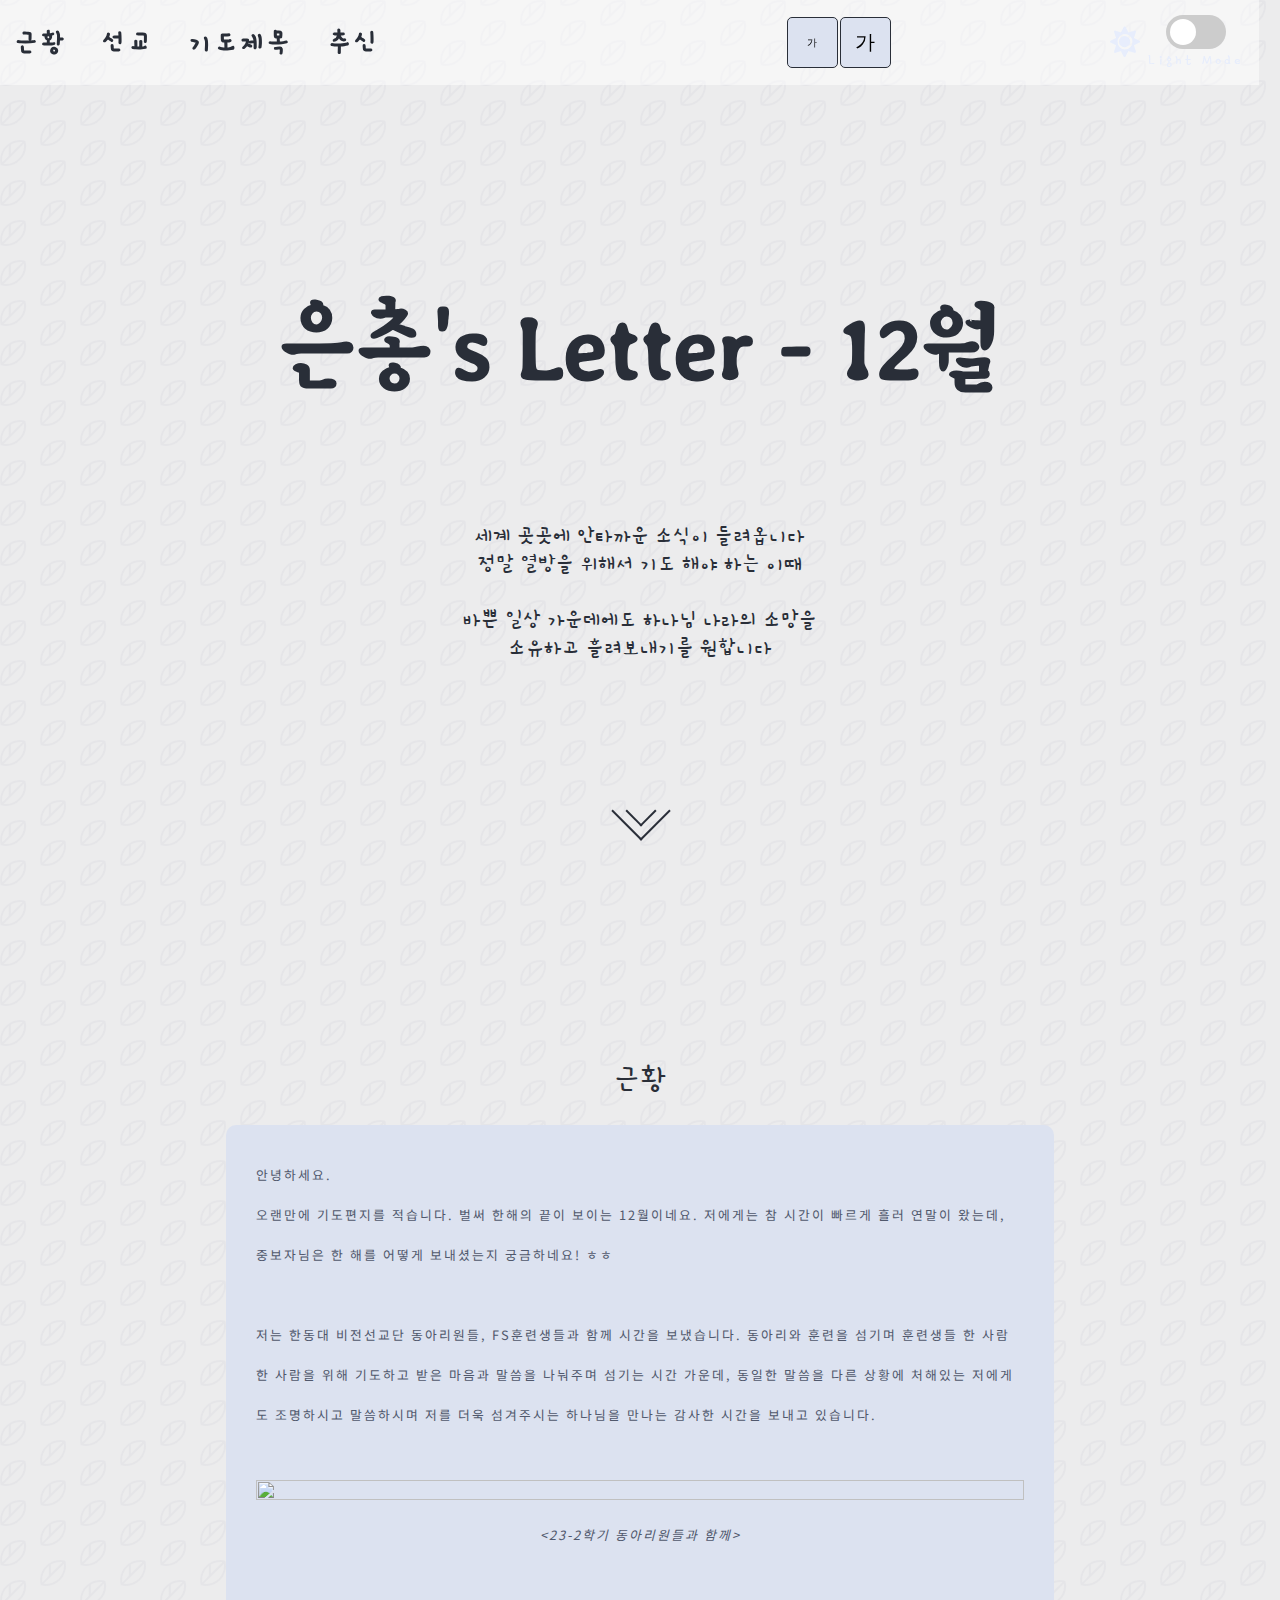
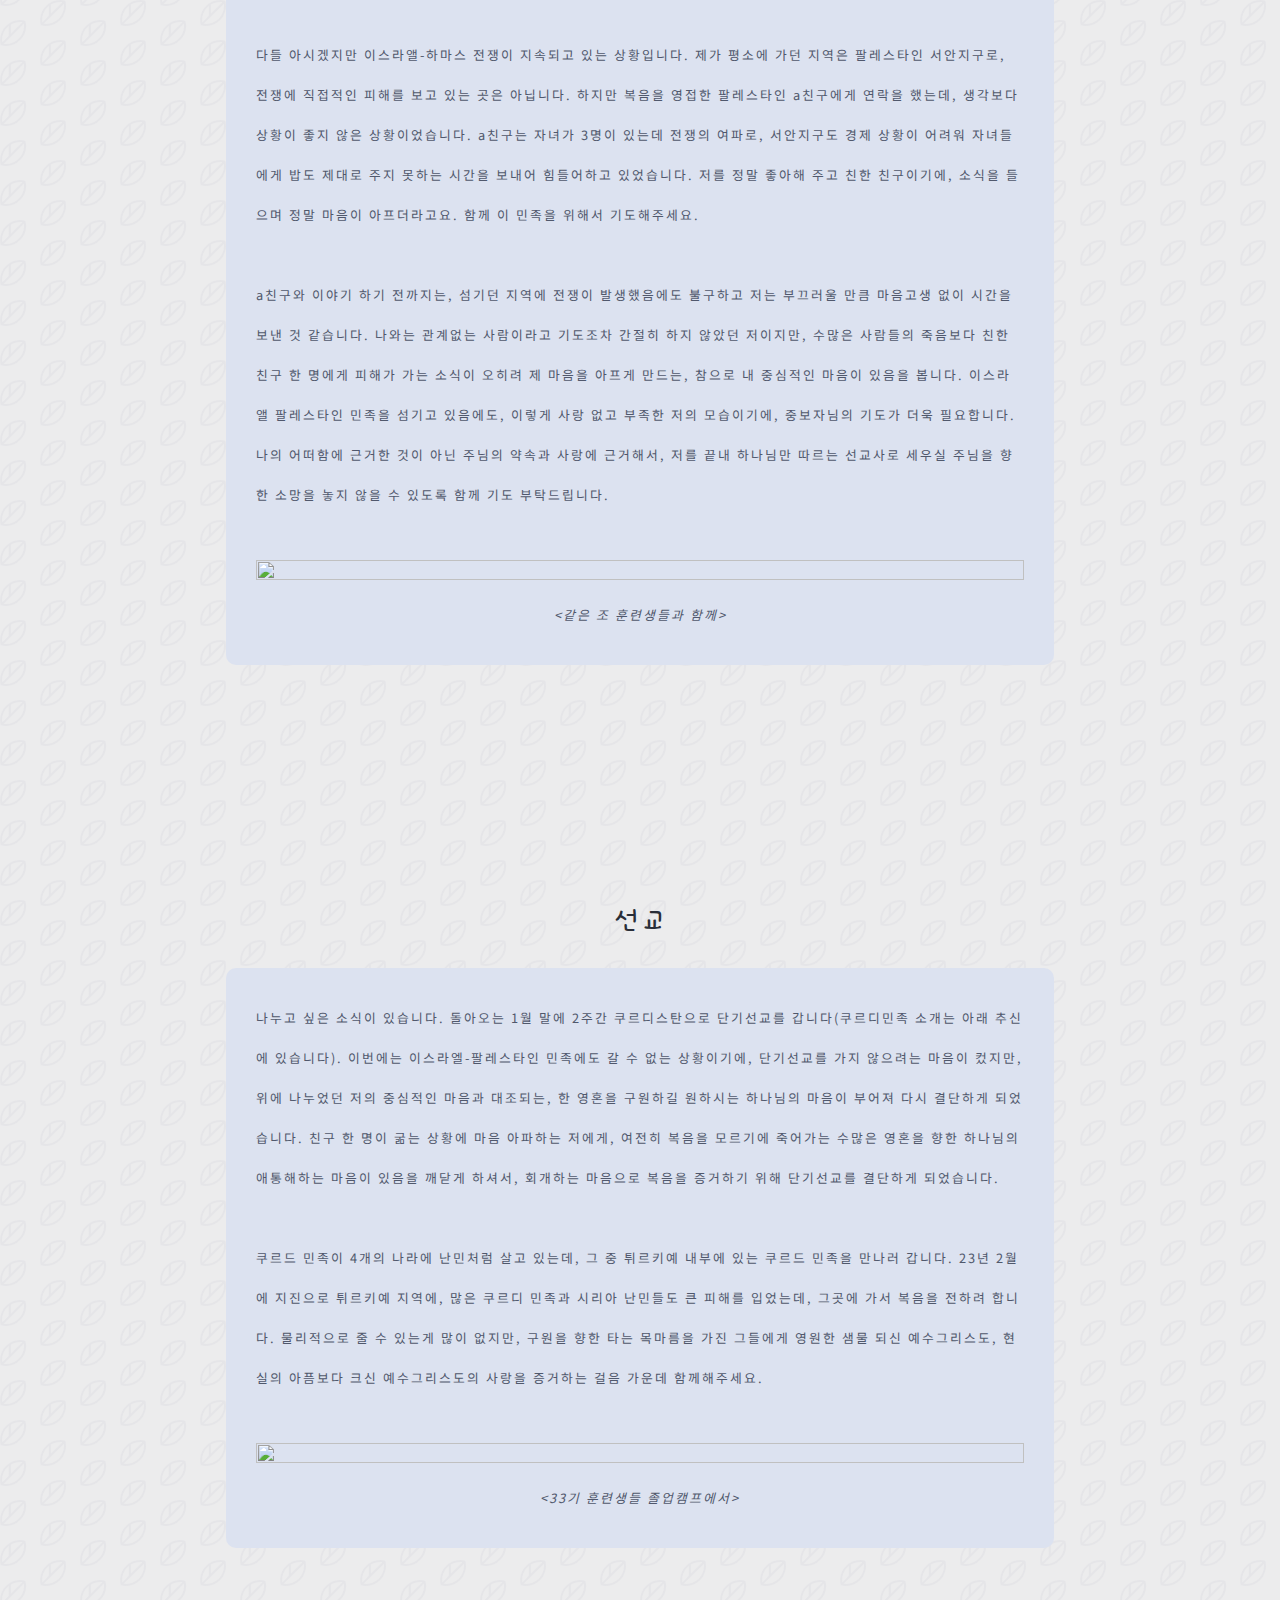
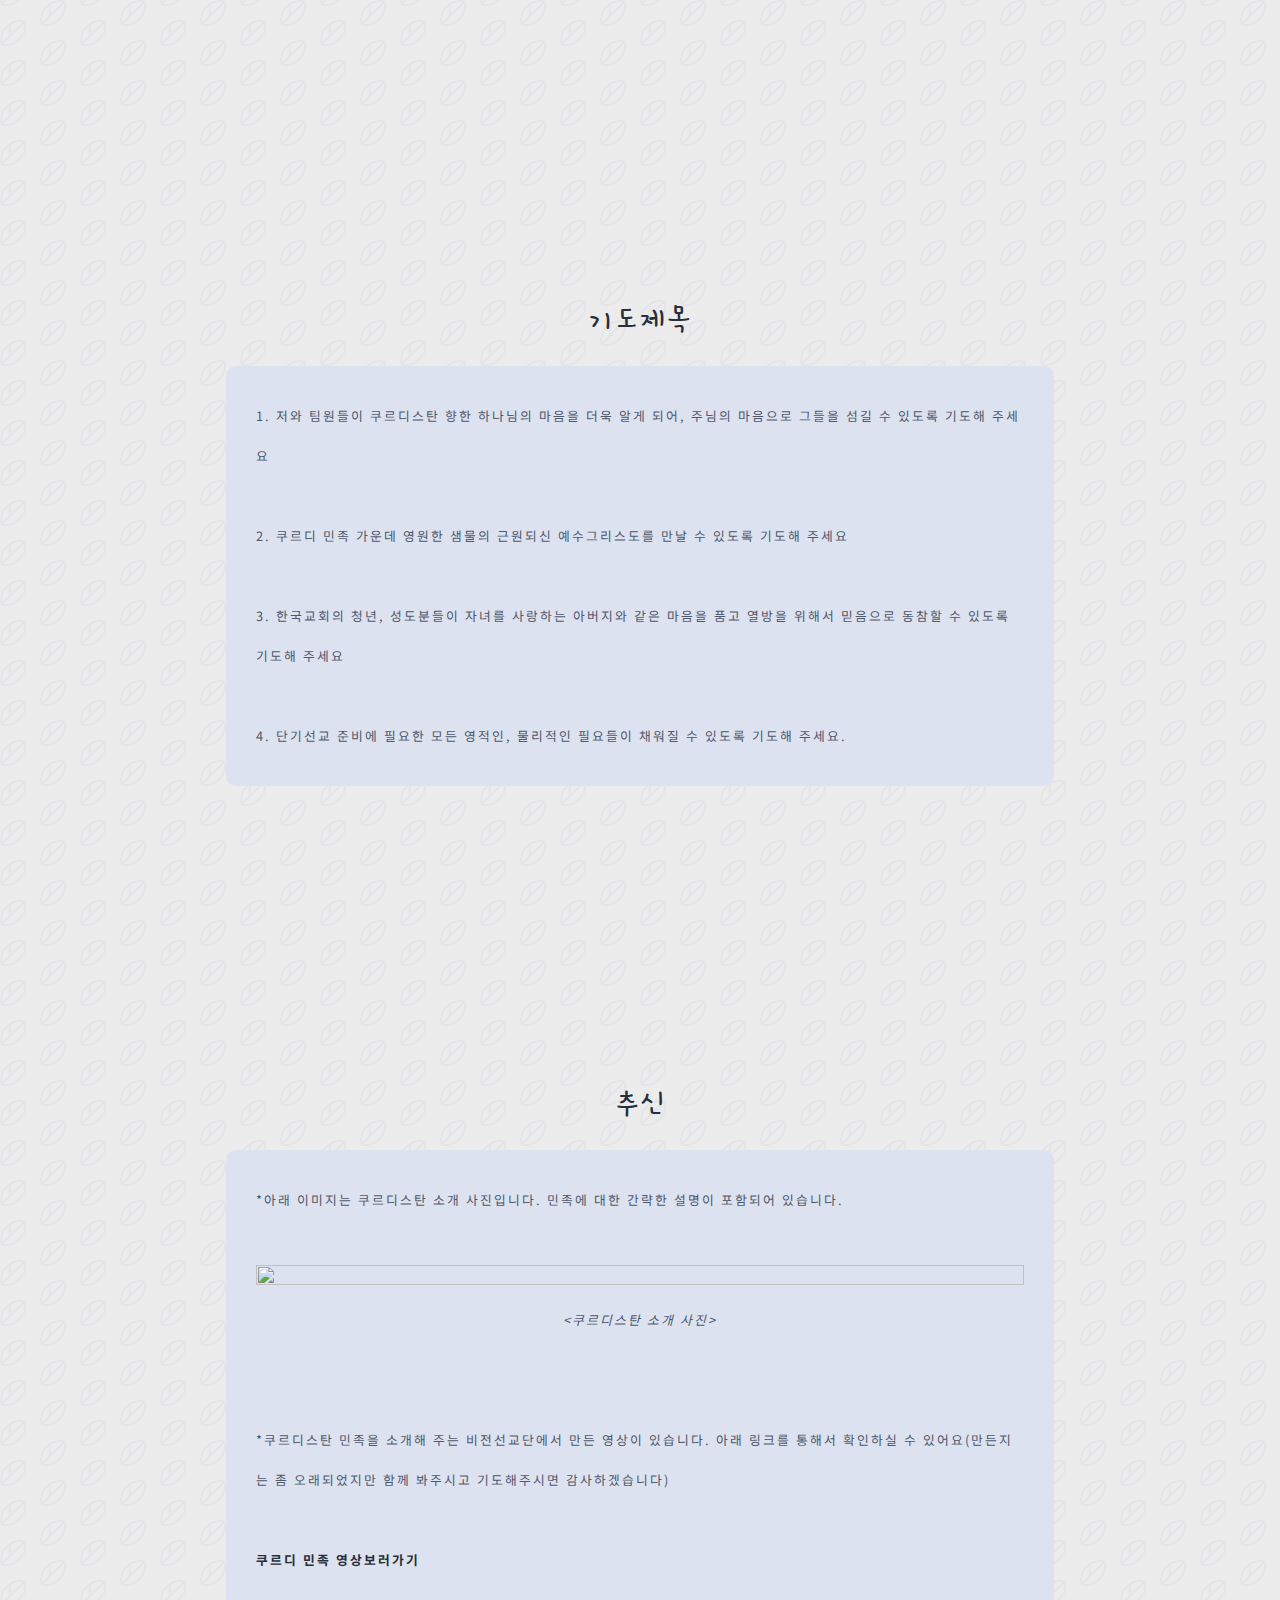
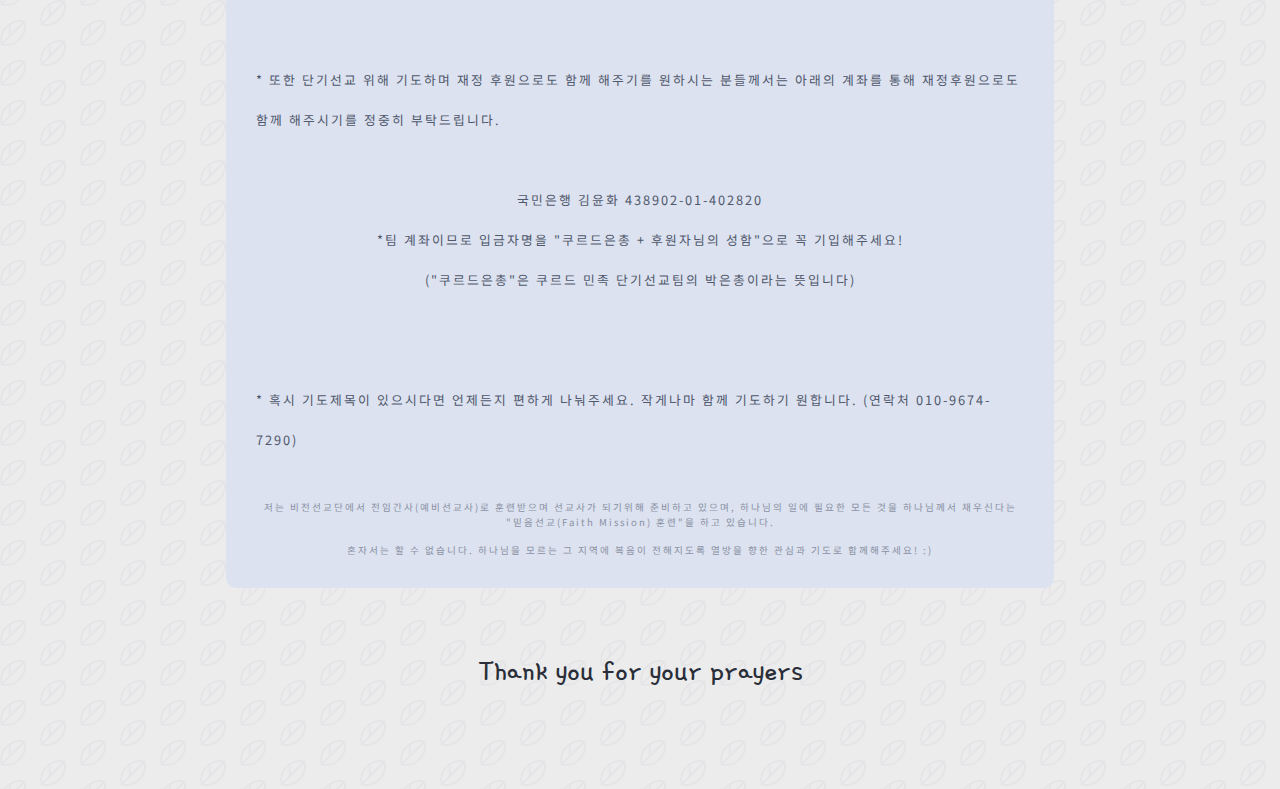
==== index.html @ c723c19d "final commit" ====
<!DOCTYPE html>
<html lang="en">
<head>
    <meta charset="UTF-8">
    <meta name="viewport" content="width=device-width, initial-scale=1.0">
    <!-- 카카오톡 썸네일 사진 -->
    <meta name="image" property="og:image" content="https://mitto94.github.io/Letter2312/sumnail.png" />
    <title>태민's Letter - 12월</title>
    <link rel="icon" type="image/jpg" sizes="16x16" href="letter.jpg">

    <!-- <link rel="icon" type="image/png" sizes="16x16" href="/favicon-16x16.png"> -->
    <link rel="stylesheet" href="https://cdnjs.cloudflare.com/ajax/libs/font-awesome/5.10.2/css/all.min.css"/>
    <link rel="stylesheet" href="style.css">
</head>
<body>
    <!-- Dark Mode Switch -->
    <!-- <div class="theme-switch-wrapper">
        <span id="toggle-icon">
            <span class="toggle-text">Light Mode</span>
            <i class="fas fa-sun"></i>
        </span>
        <label class="theme-switch">
            <input type="checkbox" \\>
            <div class="slider round"></div>
        </label>
    </div> -->
    <!-- Navigation -->
    <nav id="nav">
        <div style="min-width: 45%;">
            <a href="#start">근황</a>

            <a href="#home">선교</a>
            <a href="#projects">기도제목</a>
            <a href="#ps">추신</a>
        </div>
        <div style="display: flex; align-items: center;">
            <button style="margin-right: 2px;" onclick="decreaseSize();"><span style="font-size: 10px; align-items: center;">가</span></button>
            <button onclick="increaseSize();"><span>가</span></button>
        </div>
        <div class="theme-switch-wrapper">
            <span id="toggle-icon">
                <!-- <span class="toggle-text">Light Mode</span> -->
                <i class="fas fa-sun"></i>
            </span>
            <div style="display: flex; flex-direction: column; align-items: center;">
                <label class="theme-switch">
                    <input type="checkbox">
                    <div class="slider round"></div>
                </label>
                <span id="toggle-text" style="text-align: center;" class="toggle-text">Light Mode</span>
            </div>
            

        </div>

        <!-- </div> -->
        <!-- <a href="#contact">Support</a> -->

    </nav>
    <!-- Home Section -->
    <section id="">
        <div class="title-group">
            <div id="">
                <h1>은총's Letter - 12월</h1>
                <br><br>
                <h3>
                    <br><br>세계 곳곳에 안타까운 소식이 들려옵니다<br>정말 열방을 위해서 기도 해야 하는 이때<br><br>바쁜 일상 가운데에도 하나님 나라의 소망을 <br> 소유하고 흘려보내기를 원합니다
                </h3>
                <!-- <h3>따듯한 햇살과 찬바람이 <br>함께하는 봄이 왔습니다.<br> 매년 변함없이 피는 꽃과 같이,<br> 하나님의 신실하신 인도하심을 <br> 누리는 시간되시기를 소망합니다.</h3> -->
            </div>
        </div>
        <div style="cursor: pointer;" onclick="location.href=`#start`" class="arrow"></div>
    </section>
    <div id="start" style="height: 6rem;"></div>
    <section id="start">
        <br><br>
        <h2>근황</h2>
        
        <div class="text-box" id="text-box">
            <p style="font-size: .8rem;" class="wholeText">
                <!-- <img style="height: 100%; width: 100%;" src="한동하늘.jpg" />
                <i style="display: flex; justify-content: center;"><한동대 꽃 사진></i> -->
                안녕하세요. <br>
                오랜만에 기도편지를 적습니다. 벌써 한해의 끝이 보이는 12월이네요. 저에게는 참 시간이 빠르게 흘러 연말이 왔는데, 중보자님은 한 해를 어떻게 보내셨는지 궁금하네요! ㅎㅎ
                <br><br>
                저는 한동대 비전선교단 동아리원들, FS훈련생들과 함께 시간을 보냈습니다. 동아리와 훈련을 섬기며 훈련생들 한 사람 한 사람을 위해 기도하고 받은 마음과 말씀을 나눠주며 섬기는 시간 가운데, 동일한 말씀을 다른 상황에 처해있는 저에게도 조명하시고 말씀하시며 저를 더욱 섬겨주시는 하나님을 만나는 감사한 시간을 보내고 있습니다.
                <br><br>

                <img style="height: 100%; width: 100%;" src="동아리.jpg" />
                <i style="display: flex; justify-content: center;"><23-2학기 동아리원들과 함께></i><br><br>
                
                다들 아시겠지만 이스라앨-하마스 전쟁이 지속되고 있는 상황입니다. 제가 평소에 가던 지역은 팔레스타인 서안지구로, 전쟁에 직접적인 피해를 보고 있는 곳은 아닙니다. 하지만 복음을 영접한 팔레스타인 a친구에게 연락을 했는데, 생각보다 상황이 좋지 않은 상황이었습니다. a친구는 자녀가 3명이 있는데 전쟁의 여파로, 서안지구도 경제 상황이 어려워 자녀들에게 밥도 제대로 주지 못하는 시간을 보내어 힘들어하고 있었습니다. 저를 정말 좋아해 주고 친한 친구이기에, 소식을 들으며 정말 마음이 아프더라고요. 함께 이 민족을 위해서 기도해주세요.
                <br><br>
                a친구와 이야기 하기 전까지는, 섬기던 지역에 전쟁이 발생했음에도 불구하고 저는 부끄러울 만큼 마음고생 없이 시간을 보낸 것 같습니다. 나와는 관계없는 사람이라고 기도조차 간절히 하지 않았던 저이지만, 수많은 사람들의 죽음보다 친한 친구 한 명에게 피해가 가는 소식이 오히려 제 마음을 아프게 만드는, 참으로 내 중심적인 마음이 있음을 봅니다. 이스라앨 팔레스타인 민족을 섬기고 있음에도, 이렇게 사랑 없고 부족한 저의 모습이기에, 중보자님의 기도가 더욱 필요합니다. 나의 어떠함에 근거한 것이 아닌 주님의 약속과 사랑에 근거해서, 저를 끝내 하나님만 따르는 선교사로 세우실 주님을 향한 소망을 놓지 않을 수 있도록 함께 기도 부탁드립니다.
                <br><br>
                <img style="height: 100%; width: 100%;" src="조훈련생.jpg" />
                <i style="display: flex; justify-content: center;"><같은 조 훈련생들과 함께></i>

            </p>
        </div>
    </section>
    <div id="home" style="height: 6rem;"></div>
    <section >
        <h2>선교</h2>
        <div class="text-box" id="text-box">
            <p style="font-size: .8rem;" class="wholeText">
                나누고 싶은 소식이 있습니다. 돌아오는 1월 말에 2주간 쿠르디스탄으로 단기선교를 갑니다(쿠르디민족 소개는 아래 추신에 있습니다). 이번에는 이스라엘-팔레스타인 민족에도 갈 수 없는 상황이기에, 단기선교를 가지 않으려는 마음이 컸지만, 위에 나누었던 저의 중심적인 마음과 대조되는, 한 영혼을 구원하길 원하시는 하나님의 마음이 부어져 다시 결단하게 되었습니다. 친구 한 명이 굶는 상황에 마음 아파하는 저에게, 여전히 복음을 모르기에 죽어가는 수많은 영혼을 향한 하나님의 애통해하는 마음이 있음을 깨닫게 하셔서, 회개하는 마음으로 복음을 증거하기 위해 단기선교를 결단하게 되었습니다.
                <br><br>
                쿠르드 민족이 4개의 나라에 난민처럼 살고 있는데, 그 중 튀르키예 내부에 있는 쿠르드 민족을 만나러 갑니다. 23년 2월에 지진으로 튀르키예 지역에, 많은 쿠르디 민족과 시리아 난민들도 큰 피해를 입었는데, 그곳에 가서 복음을 전하려 합니다. 물리적으로 줄 수 있는게 많이 없지만, 구원을 향한 타는 목마름을 가진 그들에게 영원한 샘물 되신 예수그리스도, 현실의 아픔보다 크신 예수그리스도의 사랑을 증거하는 걸음 가운데 함께해주세요.
                <br><br>
                <img style="height: 100%; width: 100%;" src="졸업.jpg" />
                <i style="display: flex; justify-content: center;"><33기 훈련생들 졸업캠프에서></i>
            </p>
            </div>
    </section>
    
    <section id="projects">
        <br><br>
        <h2>기도제목</h2>
        
        <div class="text-box" id="text-box">
            <p style="font-size: .8rem;" class="wholeText">
                1. 저와 팀원들이 쿠르디스탄 향한 하나님의 마음을 더욱 알게 되어, 주님의 마음으로 그들을 섬길 수 있도록 기도해 주세요
                <br><br>
                 2. 쿠르디 민족 가운데 영원한 샘물의 근원되신 예수그리스도를 만날 수 있도록 기도해 주세요
                 <br><br>
                 3. 한국교회의 청년, 성도분들이 자녀를 사랑하는 아버지와 같은 마음을 품고 열방을 위해서 믿음으로 동참할 수 있도록 기도해 주세요
                 <br><br>
                 4. 단기선교 준비에 필요한 모든 영적인, 물리적인 필요들이 채워질 수 있도록 기도해 주세요.
                 
                 <!-- <br><br><img style="height: 100%;" onclick="window.open(this.src)" src="베두인1.jpg" /> -->
                 <!-- <img style="height: 100%; width: 50%;" onclick="window.open(this.src)" src="베두인2.jpg" /> -->
                 <!-- <i style="display: flex; justify-content: center;"><베두인 기도편지></i> -->

                <!-- <br><br><img style="height: 100%; width: 100%;" src="리트릿.jpg" /> -->
            </p>
        </div>
    </section>
    <div id="ps" style="height: 6rem;"></div>
    <section>
        <h2>추신</h2>
        
        <div class="text-box" id="text-box" style="word-break: break-all !important;">
            <p style="font-size: .8rem; word-break: break-word !important;" class="wholeText">
                *아래 이미지는 쿠르디스탄 소개 사진입니다. 민족에 대한 간략한 설명이 포함되어 있습니다.
                <br><br><img style="width: 100%; height: 100%;" onclick="window.open(this.src)" src="쿠르디스탄.jpg" />
                <i style="display: flex; justify-content: center;"><쿠르디스탄 소개 사진></i>

                <br><br>

                *쿠르디스탄 민족을 소개해 주는 비전선교단에서 만든 영상이 있습니다. 아래 링크를 통해서 확인하실 수 있어요(만든지는 좀 오래되었지만 함께 봐주시고 기도해주시면 감사하겠습니다)                
                <br><br>
                <a href="#" onclick="window.open(`https://m.facebook.com/story.php?story_fbid=pfbid02x6CTxaxuSpica3oKAPtnzxnGfHDeTqP8reFDYZjYPSK2vAT7MXq7taj8weJ5cP6ol&id=484844428247962&eav=AfaMV9gxoPqYRIXRALZPPSZqQsW8vXCiXmZNSpHU9wKTJ98j8fZarI9co0RiJm_H4os&ref=content_filter&paipv=0`)">쿠르디 민족 영상보러가기</a>
                <br>
                <br><br>* 또한 단기선교 위해 기도하며 재정 후원으로도 함께 해주기를 원하시는 분들께서는 아래의 계좌를 통해 재정후원으로도 함께 해주시기를 정중히 부탁드립니다.
                <br><br>
                <span style="text-align: center; display: block;">국민은행 김윤화 438902-01-402820<br>
                    *팀 계좌이므로 입금자명을 "쿠르드은총 + 후원자님의 성함"으로 꼭 기입해주세요!<br>
                    ("쿠르드은총"은 쿠르드 민족 단기선교팀의 박은총이라는 뜻입니다)</span>
                <br><br>

                * 혹시 기도제목이 있으시다면 언제든지 편하게 나눠주세요. 작게나마 함께 기도하기 원합니다. (연락처 010-9674-7290)                <br><br>
                
                    <!-- <img style="height: 100%; width: 100%;" src="형제3.jpg" />
                <i style="display: flex; justify-content: center;"><형제 훈련생들과 함께3></i><br> -->
                <div id="lastWord" style="opacity: .6; font-size: .6rem; line-height: 150%; word-break: keep-all; text-align: center;">
                    저는 비전선교단에서 전임간사(예비선교사)로 훈련받으며 선교사가 되기위해 준비하고 있으며, 하나님의 일에 필요한 모든 것을 하나님께서 채우신다는 "믿음선교(Faith Mission) 훈련"을 하고 있습니다. 
                    <br><br>
혼자서는 할 수 없습니다. 하나님을 모르는 그 지역에 복음이 전해지도록 열방을 향한 관심과 기도로 함께해주세요! :)
                </div>
                
            </p>
        </div>
        <br><br>
        <h2>Thank you for your prayers</h2>
        <br><br>
        <br><br>
        
        <!-- <div style="width: 100%; display: flex; justify-content: center; margin-top: 2vh;"> -->
            <!-- <a style="text-decoration: none;" href="./savePdf.pdf" download="은총 기도편지(3월)"><button type="button" style="width: 30vw; font-size: 10px;"><b>PDF로 저장</b></button></a>
            <span style="width: 7vw;"></span> -->
            <!-- <a id="dayMode" style="text-decoration: none; margin-bottom: 2rem;" href="./은총라이트.png" download="은총 기도편지(7월)"><button type="button" style="width: 30vw; font-size: 10px;" download="은총 기도편지(7월)"><b class="wholeText">사진으로 저장</b></button></a>
        </div> -->
    </section>
    
    <script src="script.js"></script>
</body>
</html>
---- style.css ----
@import url('https://fonts.googleapis.com/css2?family=Comfortaa:wght@500&family=Kaushan+Script&family=Oswald&display=swap');
@import url('https://fonts.googleapis.com/css2?family=Cinzel:wght@600&display=swap');
@import url('https://fonts.googleapis.com/css2?family=Stylish&display=swap');
@import url('https://fonts.googleapis.com/css2?family=Gamja+Flower&display=swap');
@import url('https://fonts.googleapis.com/css2?family=Noto+Sans+KR&display=swap');


:root {
    /* 텍스트 박스 배경 */
    --primary-color: #DCE2F0 !important;
    /* 글씨 색(진하게) */
    --on-primary: #50586C;
    --on-background: #50586C;
    /* 타이틀 폰트 색 */
    --on-background-alt: #292e38;

    /* 제일 밝은 바깥 배경 */
    --background: #ececed;
    --box-shadow: 0 5px 20px 1px rgba(7, 6, 6, 0.5);
}

[data-theme="dark"] {
    /* 텍스트 박스 배경 */
    --primary-color: #50586C;
    /* 글씨 색깔 밝은걸로 */
    --on-primary: #DCE2F0;
    --on-background: #DCE2F0;
    /* 타이틀 폰트 색 */
    --on-background-alt: #ececed;
    /* 전체 배경 색 */
    --background: #292e38;
}


html {
    box-sizing: border-box;
    scroll-behavior: smooth;
}

body {
    margin: 0;
    color: var(--primary-color);
    background-color: var(--background);
    /* background-image: background-color: #DFDBE5; */
    background-image: url("data:image/svg+xml,%3Csvg xmlns='http://www.w3.org/2000/svg' viewBox='0 0 80 40' width='80' height='40'%3E%3Cpath fill='%239C92AC' fill-opacity='0.08' d='M0 40a19.96 19.96 0 0 1 5.9-14.11 20.17 20.17 0 0 1 19.44-5.2A20 20 0 0 1 20.2 40H0zM65.32.75A20.02 20.02 0 0 1 40.8 25.26 20.02 20.02 0 0 1 65.32.76zM.07 0h20.1l-.08.07A20.02 20.02 0 0 1 .75 5.25 20.08 20.08 0 0 1 .07 0zm1.94 40h2.53l4.26-4.24v-9.78A17.96 17.96 0 0 0 2 40zm5.38 0h9.8a17.98 17.98 0 0 0 6.67-16.42L7.4 40zm3.43-15.42v9.17l11.62-11.59c-3.97-.5-8.08.3-11.62 2.42zm32.86-.78A18 18 0 0 0 63.85 3.63L43.68 23.8zm7.2-19.17v9.15L62.43 2.22c-3.96-.5-8.05.3-11.57 2.4zm-3.49 2.72c-4.1 4.1-5.81 9.69-5.13 15.03l6.61-6.6V6.02c-.51.41-1 .85-1.48 1.33zM17.18 0H7.42L3.64 3.78A18 18 0 0 0 17.18 0zM2.08 0c-.01.8.04 1.58.14 2.37L4.59 0H2.07z'%3E%3C/path%3E%3C/svg%3E");
}

section {
    min-height: 100vh;
    display: flex;
    justify-content: center;
    align-items: center;
    flex-direction: column;
}

h1 {
    font-family: "Stylish", "cursive", serif;
    font-size: 100px;
    margin-bottom: 0;
    color: var(--on-background-alt);
}

h2 {
    color: var(--on-background-alt);
    font-size: 32px;
    font-weight: normal;
    font-family: "Gamja Flower", "cursive", serif;
}

h3 {
    color: var(--on-background-alt);
    font-size: 22px;
    font-weight: normal;
    font-family: "Gamja Flower", "cursive", serif;
    margin: 20px;
}

/* Navigation */
nav {
    display: flex;
    align-items: center;
    z-index: 10;
    position: fixed;
    font-family: "Gamja Flower", "cursive", serif;
    font-size: 28px;
    letter-spacing: 3px;
    padding: 15px;
    justify-content: space-between;
    width: 96vw;
    background: rgb(255 255 255 / 50%);
}

a {
    margin-right: 25px;
    color: var(--on-background-alt);
    text-decoration: none;
    border-bottom: 3px solid transparent;
    font-weight: bold;
}

a:hover,
a:focus {
    color: var(--on-background);
    border-bottom: 3px solid;
}

/* Home Section */
.title-group {
    text-align: center;
}

/* About Section */
.about-container {
    display: flex;
    justify-content: center;
}

.image-container {
    border: 1px solid var(--secondary-color);
    border-radius: 10px;
    padding: 10px 20px;
    margin-right: 25px;
    width: 100%;
    background: var(--background);
    box-shadow: var(--box-shadow);
}

img {
    height: 300px;
    width: 300px;
}

/* Projects Section */
.buttons {
    margin-top: 15px;
    margin-bottom: 50px;
}

button {
    /* min-width: 100px; */
    display: flex;
    justify-content: center;
    align-items: center;
    background-color: var(--background);
    width: 4vw;
    height: 4vw;
    cursor: pointer;
    border-radius: 5px;
    border: 1px solid var(--on-background-alt);
    font-size: 20px;
    outline: none;
}

button:hover:not(.outline) {
    filter: brightness(90%);
}

.primary {
    background: var(--primary-color);
    color: var(--on-primary);
}

.secondary {
    border: 2px solid var(--secondary-color);
}

.secondary,
.secondary:hover,
.outline.secondary:hover {
    background: var(--secondary-color);
    color: var(--on-primary);
}

.outline {
    background: var(--background);
    color: var(--on-background);
}

.outline:hover {
    background: var(--primary-color);
    color: var(--on-primary);
}

.text-box {
    width: 60%;
    /* text-align: justify; */
    background: var(--primary-color);
    color: var(--on-primary);
    border-radius: 10px;
    padding: 30px;
    font-family: "Noto Sans KR", "cursive", serif;
    /* font-family: "Stylish", "cursive", serif; */

    font-size: 22px;
    letter-spacing: 2px;
    line-height: 40px;
}


p {
    margin: 0;
    line-height: px;
    font-size: .8rem;
}

/* Contact Section */
.fab {
    font-size: 100px;
    margin-right: 50px;
    cursor: pointer;
    color: var(--primary-color);
}

.fab:hover {
    color: var(--on-background);
}

/* Dark Mode Toggle */
.theme-switch-wrapper {
    display: flex;
    align-items: center;
    /* z-index: 100; */
    /* position: fixed; */
    /* right: 35px; */
    /* top: 30px; */
}

.theme-switch-wrapper span {
    /* margin-right: 10px; */
    font-size: 1rem;
    filter: brightness(105%);
}

.toggle-text {
    color: var(--primary-color);
}

.theme-switch {
    display: inline-block;
    height: 34px;
    position: relative;
    width: 60px;
}

.theme-switch input {
    display: none;
}

.slider {
    background: #ccc;
    bottom: 0;
    cursor: pointer;
    left: 0;
    position: absolute;
    right: 0;
    top: 0;
    transition: 0.4s;
}

.slider::before {
    background: #fff;
    bottom: 4px;
    content: "";
    height: 26px;
    left: 4px;
    position: absolute;
    transition: 0.4s;
    width: 26px;
}

input:checked+.slider {
    background: var(--primary-color);
}

input:checked+.slider::before {
    transform: translateX(26px);
}

.slider.round {
    border-radius: 34px;
}

.slider.round::before {
    border-radius: 50%;
}

.fas {
    font-size: 30px;
    margin-right: 5px;
}

/* #lastWord {
  font-size: .9vw !important;
} */
@media (min-width: 120px) and (max-width: 680px) {
    .text-box {
        width: 82%;
        /* text-align: justify; */
        background: var(--primary-color);
        color: var(--on-primary) !important;
        border-radius: 10px;
        padding: 5%;
        font-size: 15px;
        font-family: "Noto Sans KR", "cursive", serif;
        letter-spacing: 0.3px;
    }

    nav {
        display: flex;
        align-items: center;
        z-index: 10;
        position: fixed;
        font-family: "Gamja Flower", "cursive", serif;
        font-size: 3.5vw;
        letter-spacing: 0px;
        /* margin-top: 12px; */
        padding: 5vw;
        justify-content: space-between;
        width: 90vw;
        background: rgb(255 255 255 / 50%);
    }

    button {
        display: flex;
        justify-content: center;
        align-items: center;
        background-color: var(--background);
        width: 8vw;
        height: 8vw;
        cursor: pointer;
        border-radius: 5px;
        border: .5px solid var(--on-background-alt);
        font-size: 15px;
        outline: none;
    }

    h1 {
        font-family: "Stylish", "cursive", serif;
        font-size: 2.5rem;
        margin-bottom: 0;
    }

    h2 {
        font-family: "Stylish", "cursive", serif;
        font-size: 1.7rem;
        margin: 0.8rem;

    }

    h3 {
        font-family: "Stylish", "cursive", serif;
        font-size: 1.3rem;
        font-weight: normal;
        margin: 20px;
    }

    a {
        margin-right: 5px;
        color: var(--on-background-alt);
        text-decoration: none;
        border-bottom: 3px solid transparent;
        font-weight: bold;
    }

    /* Dark Mode Toggle */
    .theme-switch-wrapper {
        display: flex;
        align-items: center;
        /* z-index: 100; */
        /* position: fixed; */
        /* right: 15px; */
        /* top: 30px; */
    }

    .theme-switch-wrapper span {
        /* margin-right: 5px; */
        font-size: 0.9rem;
        filter: brightness(105%);
        color: var(--on-background-alt);

    }

    .toggle-text {
        /* top: -14px; */
        color: var(--primary-color);
    }

    p {
        margin: 0;
        line-height: 25px;
        word-break: keep-all;
    }
}

/* 화살표 */
.arrow,
.arrow:before {
    position: absolute;
    left: 50%;
}

.arrow {
    width: 40px;
    height: 40px;
    top: 90%;
    margin: -20px 0 0 -20px;
    -webkit-transform: rotate(45deg);
    border-left: none;
    border-top: none;
    border-right: 2px var(--on-background-alt) solid;
    border-bottom: 2px var(--on-background-alt) solid;
}

.arrow:before {
    content: "";
    width: 20px;
    height: 20px;
    top: 80%;
    margin: -22px 0 0 -10px;
    border-left: none;
    border-top: none;
    border-right: 2px var(--on-background-alt) solid;
    border-bottom: 2px var(--on-background-alt) solid;
    animation-duration: 2s;
    animation-iteration-count: infinite;
    animation-name: arrow;
}

@keyframes arrow {
    0% {
        opacity: 1;
    }

    100% {
        opacity: 0;
        transform: translate(-10px, -10px);
    }
}
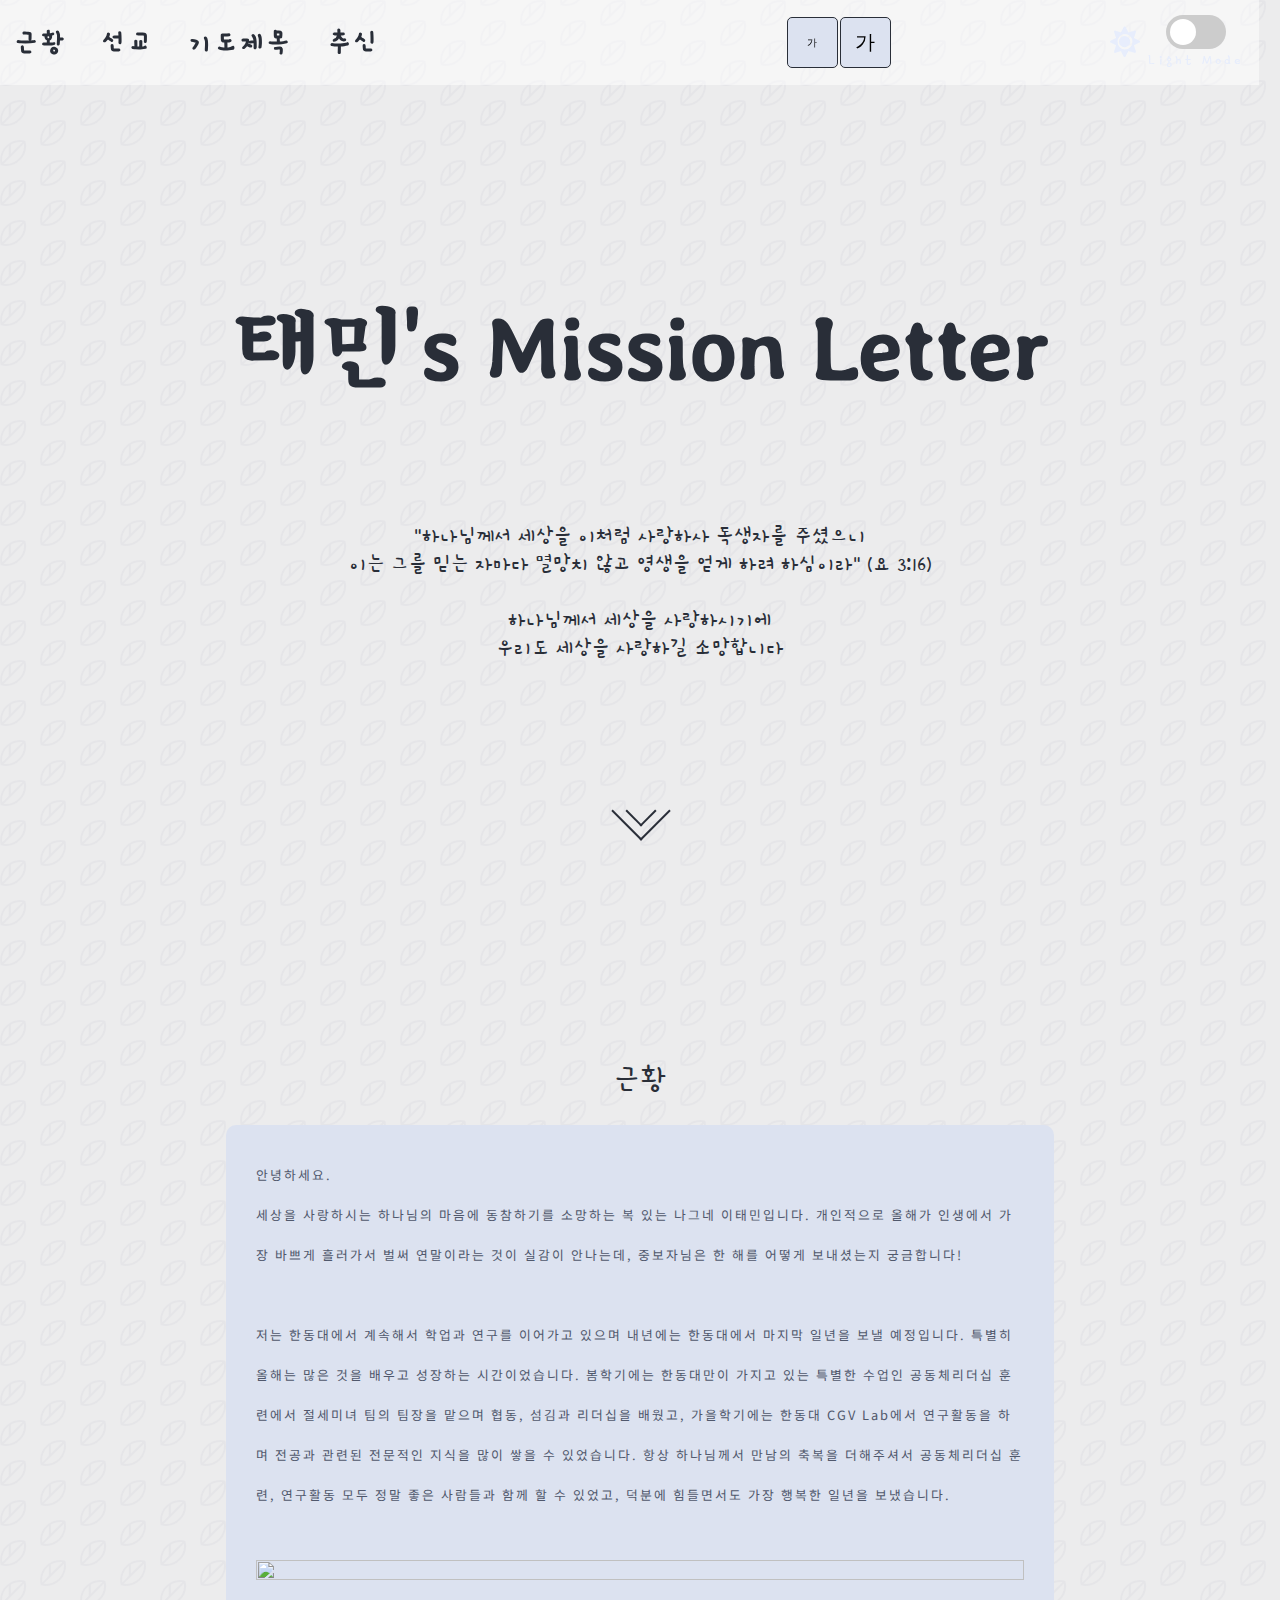
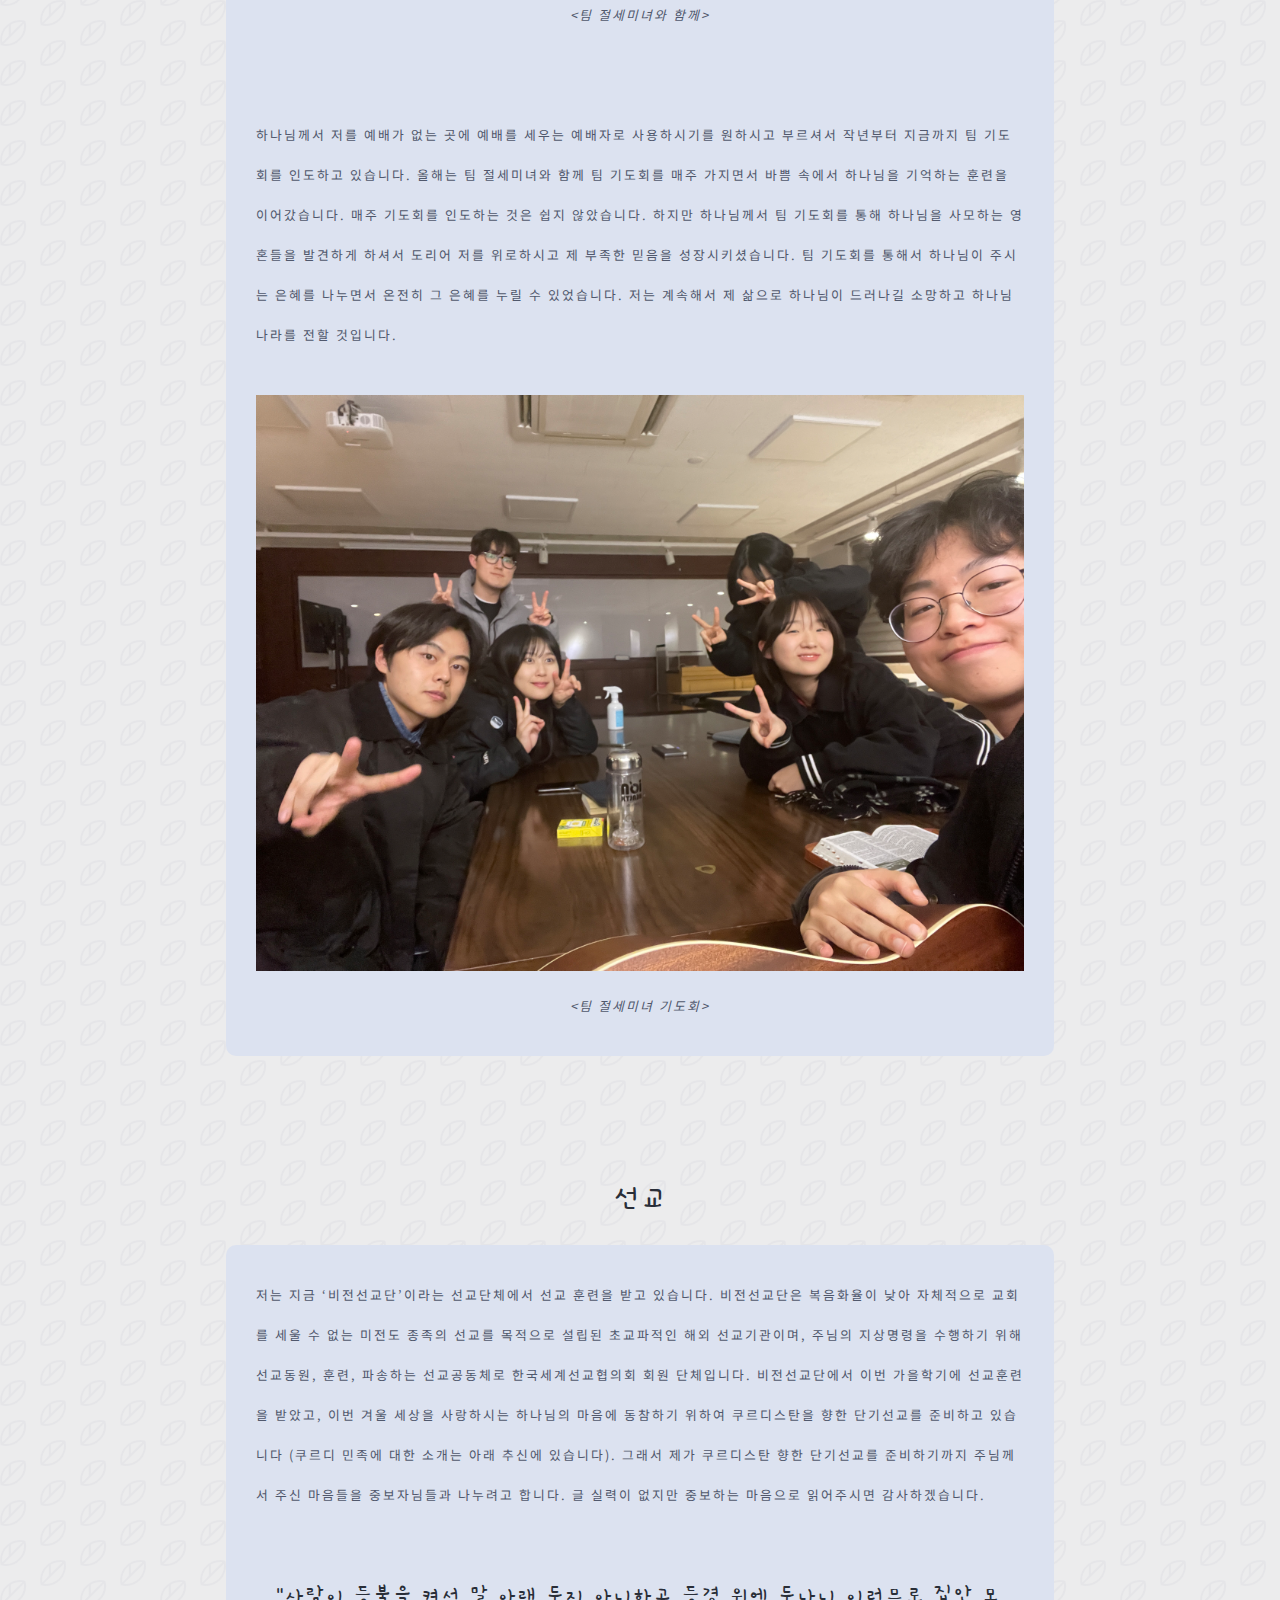
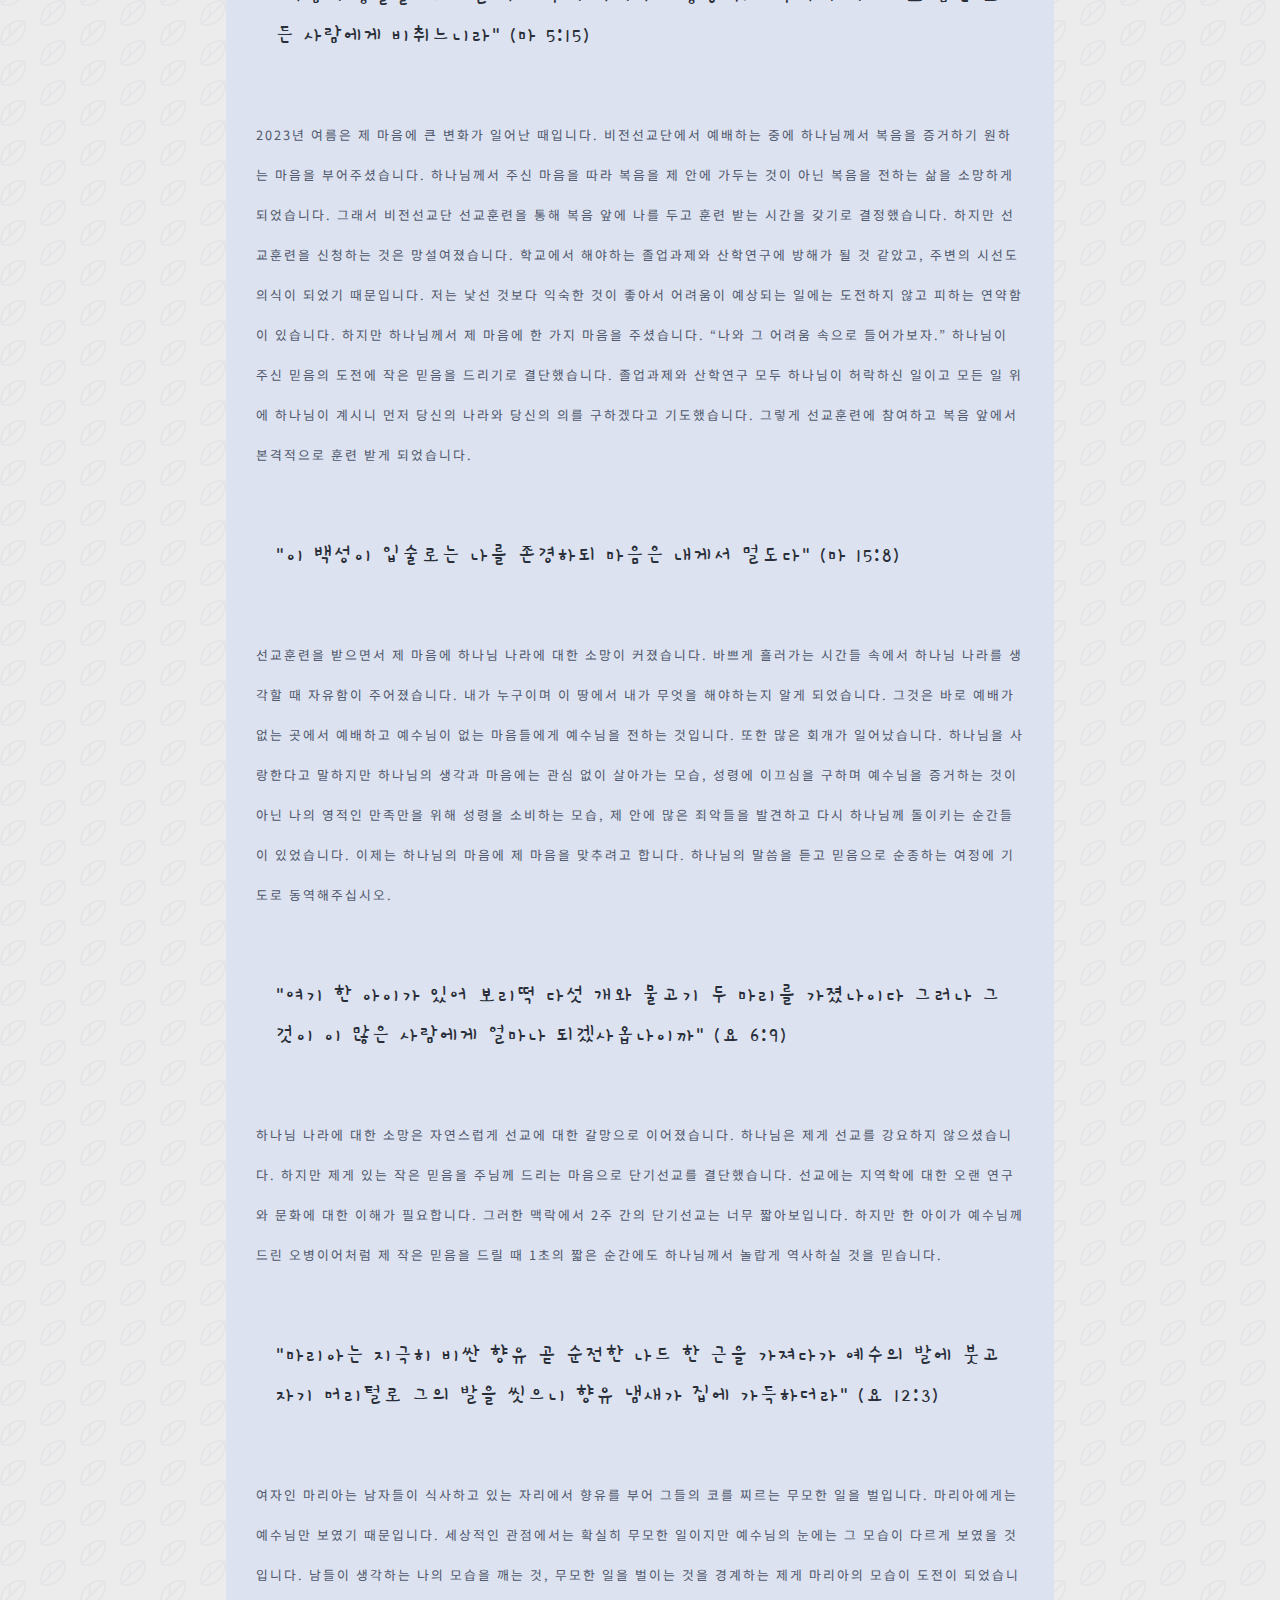
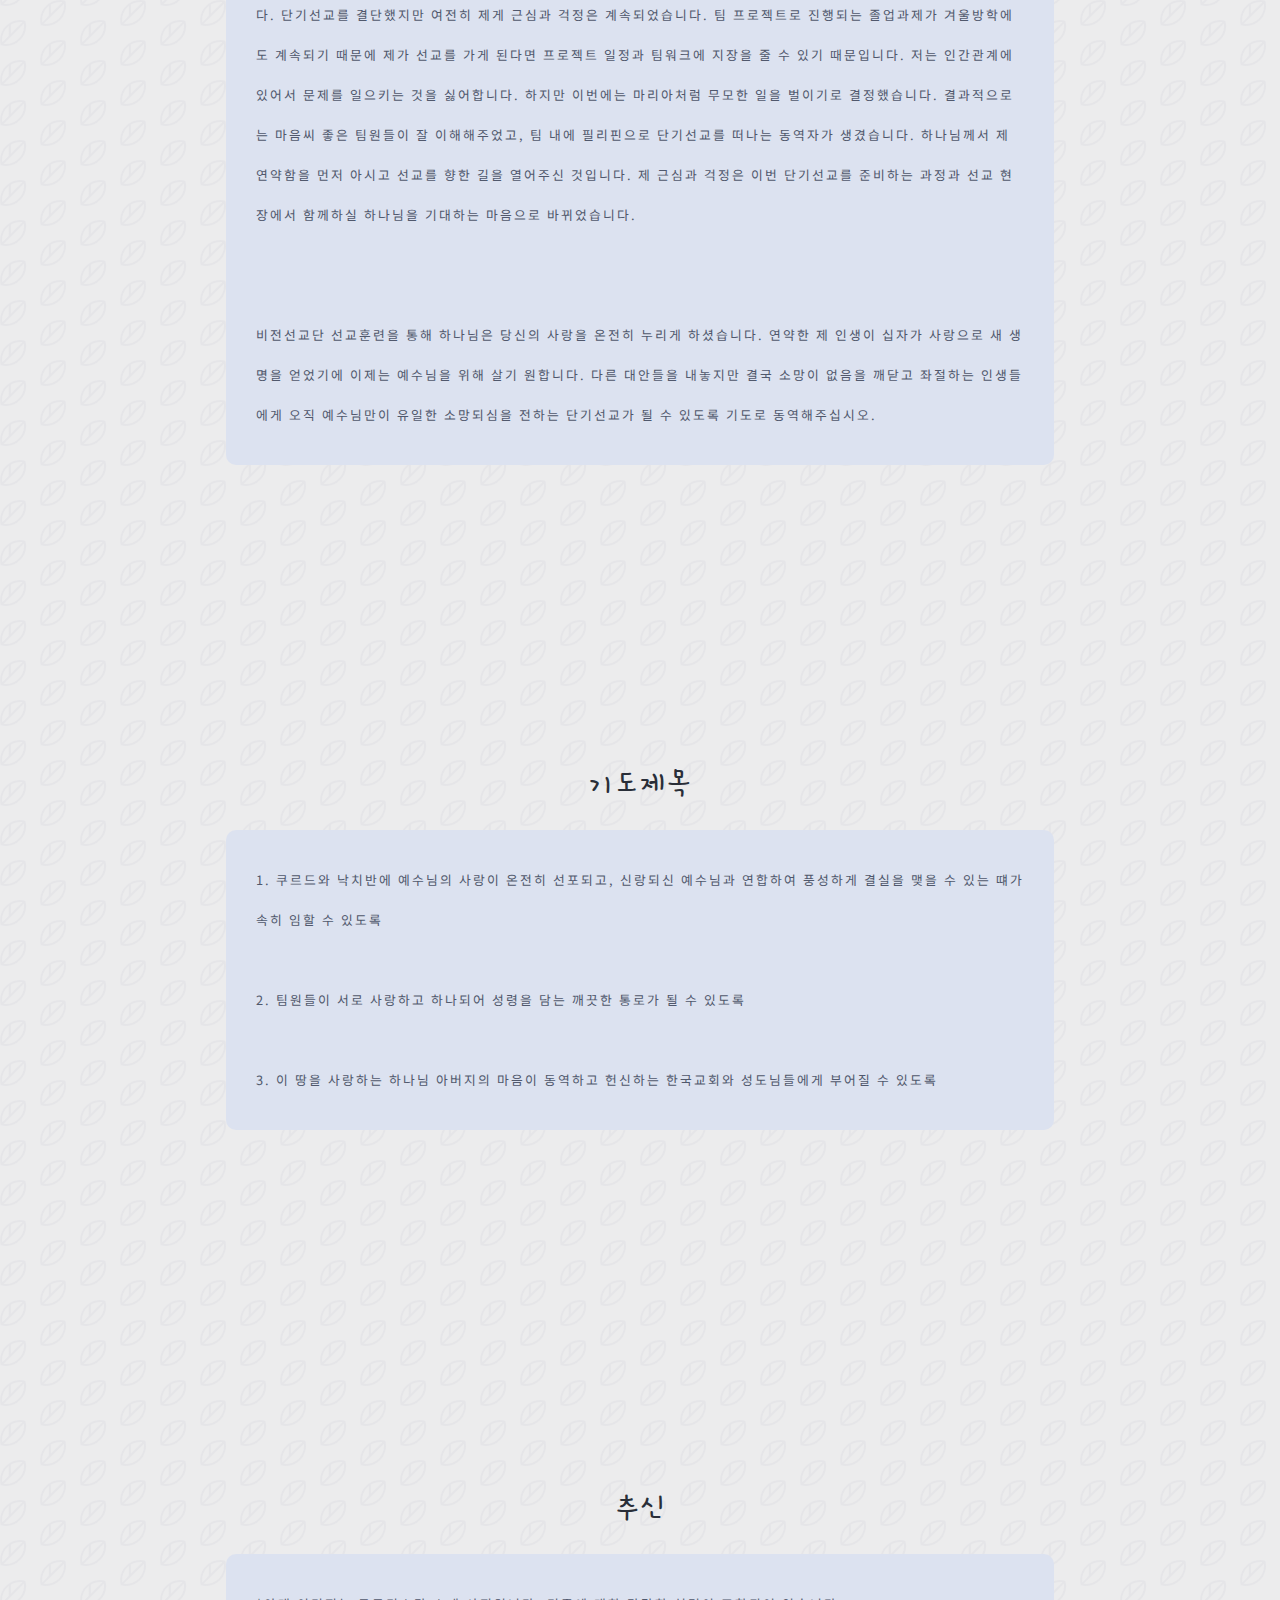
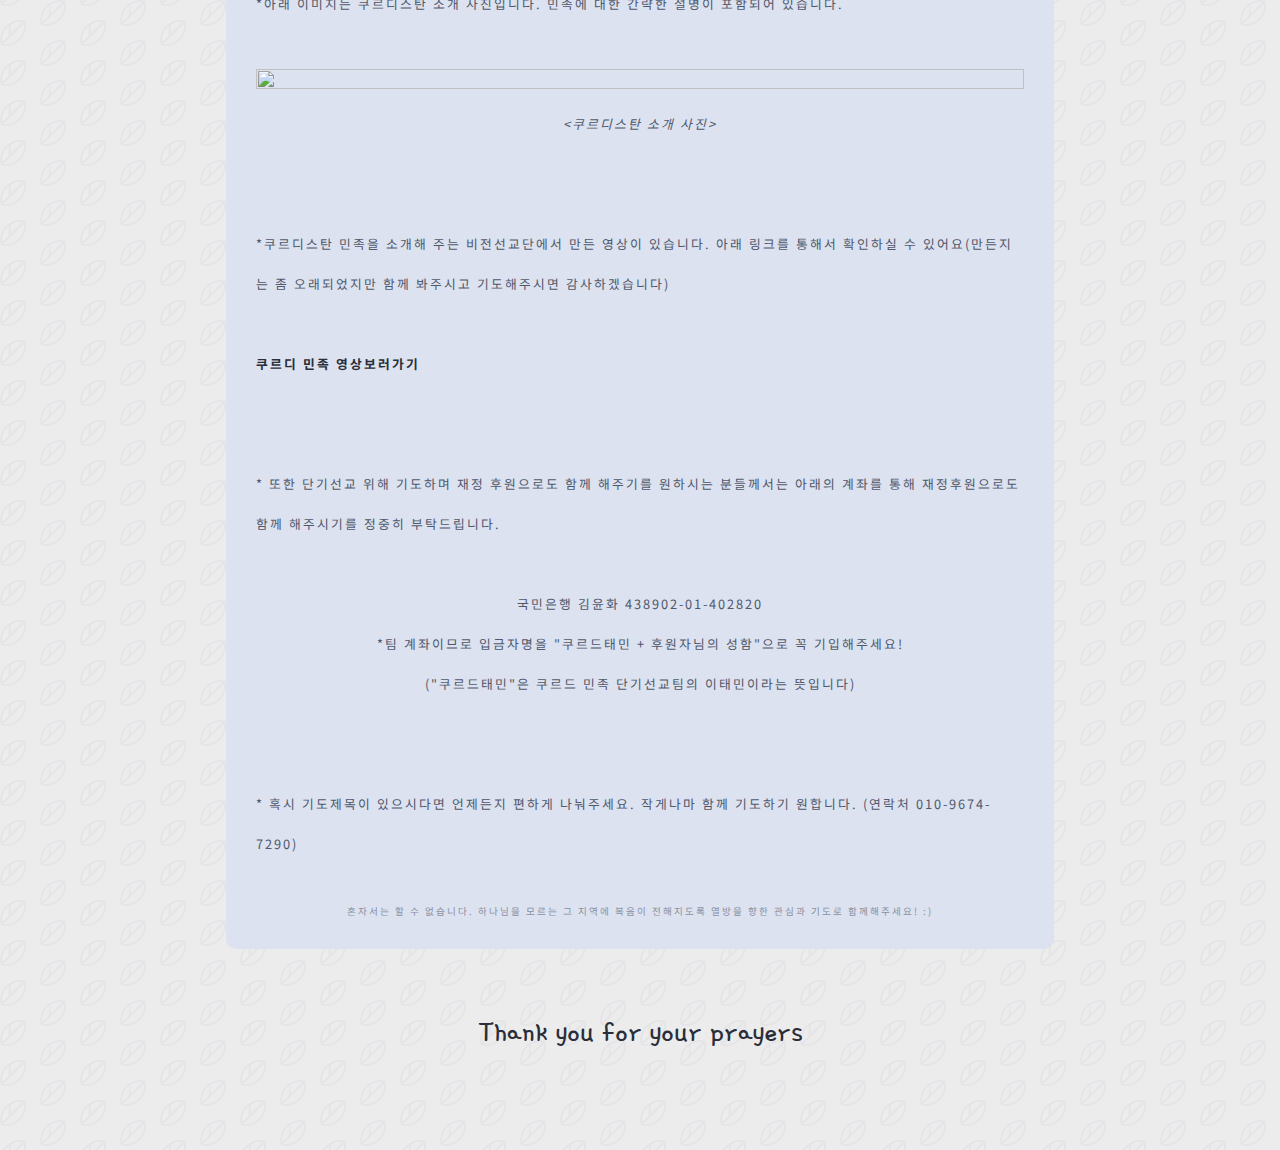
==== commit bee900e4: "final commit" ====
--- a/index.html
+++ b/index.html
@@ -4,7 +4,7 @@
     <meta charset="UTF-8">
     <meta name="viewport" content="width=device-width, initial-scale=1.0">
     <!-- 카카오톡 썸네일 사진 -->
-    <meta name="image" property="og:image" content="https://mitto94.github.io/Letter2312/sumnail.png" />
+    <meta name="image" property="og:image" content="https://hgudrlee.github.io/images/sumnail.png" />
     <title>태민's Letter - 12월</title>
     <link rel="icon" type="image/jpg" sizes="16x16" href="letter.jpg">
 
@@ -61,10 +61,12 @@
     <section id="">
         <div class="title-group">
             <div id="">
-                <h1>은총's Letter - 12월</h1>
+                <h1>태민's Mission Letter</h1>
                 <br><br>
                 <h3>
-                    <br><br>세계 곳곳에 안타까운 소식이 들려옵니다<br>정말 열방을 위해서 기도 해야 하는 이때<br><br>바쁜 일상 가운데에도 하나님 나라의 소망을 <br> 소유하고 흘려보내기를 원합니다
+                    <br><br>"하나님께서 세상을 이처럼 사랑하사 독생자를 주셨으니<br>이는 그를 믿는 자마다
+                    멸망치 않고 영생을 얻게 하려 하심이라" (요 3:16)<br><br>하나님께서 세상을 사랑하시기에<br>우리도
+                    세상을 사랑하길 소망합니다
                 </h3>
                 <!-- <h3>따듯한 햇살과 찬바람이 <br>함께하는 봄이 왔습니다.<br> 매년 변함없이 피는 꽃과 같이,<br> 하나님의 신실하신 인도하심을 <br> 누리는 시간되시기를 소망합니다.</h3> -->
             </div>
@@ -78,24 +80,35 @@
         
         <div class="text-box" id="text-box">
             <p style="font-size: .8rem;" class="wholeText">
-                <!-- <img style="height: 100%; width: 100%;" src="한동하늘.jpg" />
-                <i style="display: flex; justify-content: center;"><한동대 꽃 사진></i> -->
                 안녕하세요. <br>
-                오랜만에 기도편지를 적습니다. 벌써 한해의 끝이 보이는 12월이네요. 저에게는 참 시간이 빠르게 흘러 연말이 왔는데, 중보자님은 한 해를 어떻게 보내셨는지 궁금하네요! ㅎㅎ
-                <br><br>
-                저는 한동대 비전선교단 동아리원들, FS훈련생들과 함께 시간을 보냈습니다. 동아리와 훈련을 섬기며 훈련생들 한 사람 한 사람을 위해 기도하고 받은 마음과 말씀을 나눠주며 섬기는 시간 가운데, 동일한 말씀을 다른 상황에 처해있는 저에게도 조명하시고 말씀하시며 저를 더욱 섬겨주시는 하나님을 만나는 감사한 시간을 보내고 있습니다.
-                <br><br>
-
-                <img style="height: 100%; width: 100%;" src="동아리.jpg" />
-                <i style="display: flex; justify-content: center;"><23-2학기 동아리원들과 함께></i><br><br>
-                
-                다들 아시겠지만 이스라앨-하마스 전쟁이 지속되고 있는 상황입니다. 제가 평소에 가던 지역은 팔레스타인 서안지구로, 전쟁에 직접적인 피해를 보고 있는 곳은 아닙니다. 하지만 복음을 영접한 팔레스타인 a친구에게 연락을 했는데, 생각보다 상황이 좋지 않은 상황이었습니다. a친구는 자녀가 3명이 있는데 전쟁의 여파로, 서안지구도 경제 상황이 어려워 자녀들에게 밥도 제대로 주지 못하는 시간을 보내어 힘들어하고 있었습니다. 저를 정말 좋아해 주고 친한 친구이기에, 소식을 들으며 정말 마음이 아프더라고요. 함께 이 민족을 위해서 기도해주세요.
-                <br><br>
-                a친구와 이야기 하기 전까지는, 섬기던 지역에 전쟁이 발생했음에도 불구하고 저는 부끄러울 만큼 마음고생 없이 시간을 보낸 것 같습니다. 나와는 관계없는 사람이라고 기도조차 간절히 하지 않았던 저이지만, 수많은 사람들의 죽음보다 친한 친구 한 명에게 피해가 가는 소식이 오히려 제 마음을 아프게 만드는, 참으로 내 중심적인 마음이 있음을 봅니다. 이스라앨 팔레스타인 민족을 섬기고 있음에도, 이렇게 사랑 없고 부족한 저의 모습이기에, 중보자님의 기도가 더욱 필요합니다. 나의 어떠함에 근거한 것이 아닌 주님의 약속과 사랑에 근거해서, 저를 끝내 하나님만 따르는 선교사로 세우실 주님을 향한 소망을 놓지 않을 수 있도록 함께 기도 부탁드립니다.
-                <br><br>
-                <img style="height: 100%; width: 100%;" src="조훈련생.jpg" />
-                <i style="display: flex; justify-content: center;"><같은 조 훈련생들과 함께></i>
-
+                세상을 사랑하시는 하나님의 마음에 동참하기를 소망하는 복 있는 나그네 이태민입니다.
+                개인적으로 올해가 인생에서 가장 바쁘게 흘러가서 벌써 연말이라는 것이 실감이 안나는데, 중보자님은 한 해를
+                어떻게 보내셨는지 궁금합니다!
+                <br><br>
+                저는 한동대에서 계속해서 학업과 연구를 이어가고 있으며 내년에는 한동대에서 마지막 일년을 보낼 예정입니다.
+                특별히 올해는 많은 것을 배우고 성장하는 시간이었습니다. 봄학기에는 한동대만이 가지고 있는 특별한 수업인
+                공동체리더십 훈련에서 절세미녀 팀의 팀장을 맡으며 협동, 섬김과 리더십을 배웠고, 가을학기에는 한동대 CGV
+                Lab에서 연구활동을 하며 전공과 관련된 전문적인 지식을 많이 쌓을 수 있었습니다. 항상 하나님께서 만남의
+                축복을 더해주셔서 공동체리더십 훈련, 연구활동 모두 정말 좋은 사람들과 함께 할 수 있었고, 덕분에
+                힘들면서도 가장 행복한 일년을 보냈습니다.
+                <br><br>
+
+                <img style="height: 100%; width: 100%;"
+                    src="images/team.jpg" />
+                <i style="display: flex; justify-content: center;"><팀 절세미녀와
+                    함께></i><br><br>
+
+                하나님께서 저를 예배가 없는 곳에 예배를 세우는 예배자로 사용하시기를 원하시고 부르셔서 작년부터 지금까지 팀
+                기도회를 인도하고 있습니다. 올해는 팀 절세미녀와 함께 팀 기도회를 매주 가지면서 바쁨 속에서 하나님을
+                기억하는 훈련을 이어갔습니다. 매주 기도회를 인도하는 것은 쉽지 않았습니다. 하지만 하나님께서 팀 기도회를
+                통해 하나님을 사모하는 영혼들을 발견하게 하셔서 도리어 저를 위로하시고 제 부족한 믿음을 성장시키셨습니다.
+                팀 기도회를 통해서 하나님이 주시는 은혜를 나누면서 온전히 그 은혜를 누릴 수 있었습니다. 저는 계속해서 제
+                삶으로 하나님이 드러나길 소망하고 하나님 나라를 전할 것입니다.
+                <br><br>
+                <img style="height: 100%; width: 100%;"
+                    src="images/prayer.jpg" />
+                <i style="display: flex; justify-content: center;"><팀 절세미녀
+                    기도회></i>
             </p>
         </div>
     </section>
@@ -104,14 +117,78 @@
         <h2>선교</h2>
         <div class="text-box" id="text-box">
             <p style="font-size: .8rem;" class="wholeText">
-                나누고 싶은 소식이 있습니다. 돌아오는 1월 말에 2주간 쿠르디스탄으로 단기선교를 갑니다(쿠르디민족 소개는 아래 추신에 있습니다). 이번에는 이스라엘-팔레스타인 민족에도 갈 수 없는 상황이기에, 단기선교를 가지 않으려는 마음이 컸지만, 위에 나누었던 저의 중심적인 마음과 대조되는, 한 영혼을 구원하길 원하시는 하나님의 마음이 부어져 다시 결단하게 되었습니다. 친구 한 명이 굶는 상황에 마음 아파하는 저에게, 여전히 복음을 모르기에 죽어가는 수많은 영혼을 향한 하나님의 애통해하는 마음이 있음을 깨닫게 하셔서, 회개하는 마음으로 복음을 증거하기 위해 단기선교를 결단하게 되었습니다.
-                <br><br>
-                쿠르드 민족이 4개의 나라에 난민처럼 살고 있는데, 그 중 튀르키예 내부에 있는 쿠르드 민족을 만나러 갑니다. 23년 2월에 지진으로 튀르키예 지역에, 많은 쿠르디 민족과 시리아 난민들도 큰 피해를 입었는데, 그곳에 가서 복음을 전하려 합니다. 물리적으로 줄 수 있는게 많이 없지만, 구원을 향한 타는 목마름을 가진 그들에게 영원한 샘물 되신 예수그리스도, 현실의 아픔보다 크신 예수그리스도의 사랑을 증거하는 걸음 가운데 함께해주세요.
-                <br><br>
-                <img style="height: 100%; width: 100%;" src="졸업.jpg" />
-                <i style="display: flex; justify-content: center;"><33기 훈련생들 졸업캠프에서></i>
-            </p>
-            </div>
+                저는 지금 ‘비전선교단’이라는 선교단체에서 선교 훈련을 받고 있습니다. 비전선교단은 복음화율이 낮아
+                자체적으로 교회를 세울 수 없는 미전도 종족의 선교를 목적으로 설립된 초교파적인 해외 선교기관이며, 주님의
+                지상명령을 수행하기 위해 선교동원, 훈련, 파송하는 선교공동체로 한국세계선교협의회 회원 단체입니다.
+                비전선교단에서 이번 가을학기에 선교훈련을 받았고, 이번 겨울 세상을 사랑하시는 하나님의 마음에 동참하기
+                위하여 쿠르디스탄을 향한 단기선교를 준비하고 있습니다 (쿠르디 민족에 대한 소개는 아래 추신에 있습니다).
+                그래서 제가 쿠르디스탄 향한 단기선교를 준비하기까지 주님께서 주신 마음들을 중보자님들과 나누려고 합니다.
+                글 실력이 없지만 중보하는 마음으로 읽어주시면 감사하겠습니다.
+            </p>
+            <h3>
+                <br>"사람이 등불을 켜서 말 아래 두지 아니하고 등경 위에 두나니 이러므로 집안 모든 사람에게 비취느니라"
+                (마 5:15)<br><br>
+            </h3>
+            <p style="font-size: .8rem;" class="wholeText">
+                2023년 여름은 제 마음에 큰 변화가 일어난 때입니다. 비전선교단에서 예배하는 중에 하나님께서 복음을
+                증거하기 원하는 마음을 부어주셨습니다.
+                하나님께서 주신 마음을 따라 복음을 제 안에 가두는 것이 아닌 복음을 전하는 삶을 소망하게 되었습니다.
+                그래서 비전선교단 선교훈련을 통해 복음 앞에 나를 두고 훈련 받는 시간을 갖기로 결정했습니다.
+                하지만 선교훈련을 신청하는 것은 망설여졌습니다. 학교에서 해야하는 졸업과제와 산학연구에 방해가 될 것
+                같았고, 주변의 시선도 의식이 되었기 때문입니다. 저는 낯선 것보다 익숙한 것이 좋아서 어려움이
+                예상되는 일에는 도전하지 않고 피하는 연약함이 있습니다. 하지만 하나님께서 제 마음에 한 가지 마음을
+                주셨습니다. “나와
+                그 어려움 속으로 들어가보자.” 하나님이 주신 믿음의 도전에 작은 믿음을 드리기로 결단했습니다.
+                졸업과제와 산학연구 모두 하나님이 허락하신 일이고 모든 일 위에 하나님이 계시니 먼저 당신의 나라와 당신의
+                의를 구하겠다고 기도했습니다. 그렇게 선교훈련에 참여하고 복음 앞에서 본격적으로 훈련 받게 되었습니다.
+            </p>
+            <h3>
+                <br>"이 백성이 입술로는 나를 존경하되 마음은 내게서 멀도다" (마 15:8)<br><br>
+            </h3>
+            <p style="font-size: .8rem;" class="wholeText">
+                선교훈련을 받으면서 제 마음에 하나님 나라에 대한 소망이 커졌습니다. 바쁘게 흘러가는 시간들 속에서 하나님
+                나라를 생각할 때 자유함이 주어졌습니다. 내가 누구이며 이 땅에서 내가 무엇을 해야하는지 알게 되었습니다.
+                그것은 바로 예배가 없는 곳에서 예배하고 예수님이 없는 마음들에게 예수님을 전하는 것입니다. 또한 많은
+                회개가 일어났습니다. 하나님을 사랑한다고 말하지만 하나님의 생각과 마음에는 관심 없이 살아가는 모습, 성령에
+                이끄심을 구하며 예수님을 증거하는 것이 아닌 나의 영적인 만족만을 위해 성령을 소비하는 모습, 제 안에 많은
+                죄악들을 발견하고 다시 하나님께 돌이키는 순간들이 있었습니다. 이제는 하나님의 마음에 제 마음을 맞추려고
+                합니다. 하나님의 말씀을 듣고 믿음으로 순종하는 여정에 기도로 동역해주십시오.
+            </p>
+            <h3>
+                <br>"여기 한 아이가 있어 보리떡 다섯 개와 물고기 두 마리를 가졌나이다 그러나 그것이 이 많은 사람에게 얼마나 되겠사옵나이까"
+                (요 6:9)<br><br>
+            </h3>
+            <p style="font-size: .8rem;" class="wholeText">
+                하나님 나라에 대한 소망은 자연스럽게 선교에 대한 갈망으로 이어졌습니다. 하나님은 제게 선교를 강요하지
+                않으셨습니다. 하지만 제게 있는 작은 믿음을 주님께 드리는 마음으로 단기선교를 결단했습니다. 선교에는
+                지역학에 대한 오랜 연구와 문화에 대한 이해가 필요합니다. 그러한 맥락에서 2주 간의 단기선교는 너무
+                짧아보입니다. 하지만 한 아이가 예수님께 드린 오병이어처럼 제 작은 믿음을 드릴 때 1초의 짧은 순간에도
+                하나님께서 놀랍게 역사하실 것을 믿습니다.
+            </p>
+            <h3>
+                <br>"마리아는 지극히 비싼 향유 곧 순전한 나드 한 근을 가져다가 예수의 발에 붓고 자기 머리털로 그의 발을 씻으니 향유 냄새가 집에 가득하더라"
+                (요 12:3)<br><br>
+            </h3>
+            <p style="font-size: .8rem;" class="wholeText">
+                여자인 마리아는 남자들이 식사하고 있는 자리에서 향유를 부어 그들의 코를 찌르는 무모한 일을 벌입니다.
+                마리아에게는 예수님만 보였기 때문입니다. 세상적인 관점에서는 확실히 무모한 일이지만 예수님의 눈에는 그
+                모습이 다르게 보였을 것입니다. 남들이 생각하는 나의 모습을 깨는 것, 무모한 일을 벌이는 것을 경계하는
+                제게 마리아의 모습이 도전이 되었습니다. 단기선교를 결단했지만 여전히 제게 근심과 걱정은 계속되었습니다. 팀
+                프로젝트로 진행되는 졸업과제가 겨울방학에도 계속되기 때문에 제가 선교를 가게 된다면 프로젝트 일정과 팀워크에
+                지장을 줄 수 있기 때문입니다. 저는 인간관계에 있어서 문제를 일으키는 것을
+                싫어합니다. 하지만 이번에는 마리아처럼 무모한 일을 벌이기로 결정했습니다. 결과적으로는 마음씨 좋은 팀원들이
+                잘 이해해주었고, 팀 내에 필리핀으로
+                단기선교를 떠나는 동역자가 생겼습니다. 하나님께서 제 연약함을 먼저 아시고 선교를 향한 길을 열어주신
+                것입니다. 제 근심과 걱정은 이번 단기선교를 준비하는 과정과 선교 현장에서 함께하실 하나님을 기대하는
+                마음으로 바뀌었습니다.<br>
+
+                <br><br>비전선교단 선교훈련을 통해 하나님은 당신의 사랑을 온전히 누리게 하셨습니다. 연약한 제 인생이 십자가
+                사랑으로 새 생명을 얻었기에 이제는 예수님을 위해 살기 원합니다. 다른 대안들을 내놓지만 결국 소망이 없음을
+                깨닫고 좌절하는 인생들에게 오직 예수님만이 유일한 소망되심을 전하는 단기선교가 될 수 있도록 기도로
+                동역해주십시오.
+                <br>
+            </p>
+        </div>
     </section>
     
     <section id="projects">
@@ -120,19 +197,11 @@
         
         <div class="text-box" id="text-box">
             <p style="font-size: .8rem;" class="wholeText">
-                1. 저와 팀원들이 쿠르디스탄 향한 하나님의 마음을 더욱 알게 되어, 주님의 마음으로 그들을 섬길 수 있도록 기도해 주세요
-                <br><br>
-                 2. 쿠르디 민족 가운데 영원한 샘물의 근원되신 예수그리스도를 만날 수 있도록 기도해 주세요
-                 <br><br>
-                 3. 한국교회의 청년, 성도분들이 자녀를 사랑하는 아버지와 같은 마음을 품고 열방을 위해서 믿음으로 동참할 수 있도록 기도해 주세요
-                 <br><br>
-                 4. 단기선교 준비에 필요한 모든 영적인, 물리적인 필요들이 채워질 수 있도록 기도해 주세요.
-                 
-                 <!-- <br><br><img style="height: 100%;" onclick="window.open(this.src)" src="베두인1.jpg" /> -->
-                 <!-- <img style="height: 100%; width: 50%;" onclick="window.open(this.src)" src="베두인2.jpg" /> -->
-                 <!-- <i style="display: flex; justify-content: center;"><베두인 기도편지></i> -->
-
-                <!-- <br><br><img style="height: 100%; width: 100%;" src="리트릿.jpg" /> -->
+                1. 쿠르드와 낙치반에 예수님의 사랑이 온전히 선포되고, 신랑되신 예수님과 연합하여 풍성하게 결실을 맺을 수 있는 떄가 속히 임할 수 있도록
+                <br><br>
+                2. 팀원들이 서로 사랑하고 하나되어 성령을 담는 깨끗한 통로가 될 수 있도록
+                <br><br>
+                3. 이 땅을 사랑하는 하나님 아버지의 마음이 동역하고 헌신하는 한국교회와 성도님들에게 부어질 수 있도록
             </p>
         </div>
     </section>
@@ -155,8 +224,8 @@
                 <br><br>* 또한 단기선교 위해 기도하며 재정 후원으로도 함께 해주기를 원하시는 분들께서는 아래의 계좌를 통해 재정후원으로도 함께 해주시기를 정중히 부탁드립니다.
                 <br><br>
                 <span style="text-align: center; display: block;">국민은행 김윤화 438902-01-402820<br>
-                    *팀 계좌이므로 입금자명을 "쿠르드은총 + 후원자님의 성함"으로 꼭 기입해주세요!<br>
-                    ("쿠르드은총"은 쿠르드 민족 단기선교팀의 박은총이라는 뜻입니다)</span>
+                    *팀 계좌이므로 입금자명을 "쿠르드태민 + 후원자님의 성함"으로 꼭 기입해주세요!<br>
+                    ("쿠르드태민"은 쿠르드 민족 단기선교팀의 이태민이라는 뜻입니다)</span>
                 <br><br>
 
                 * 혹시 기도제목이 있으시다면 언제든지 편하게 나눠주세요. 작게나마 함께 기도하기 원합니다. (연락처 010-9674-7290)                <br><br>
@@ -164,9 +233,7 @@
                     <!-- <img style="height: 100%; width: 100%;" src="형제3.jpg" />
                 <i style="display: flex; justify-content: center;"><형제 훈련생들과 함께3></i><br> -->
                 <div id="lastWord" style="opacity: .6; font-size: .6rem; line-height: 150%; word-break: keep-all; text-align: center;">
-                    저는 비전선교단에서 전임간사(예비선교사)로 훈련받으며 선교사가 되기위해 준비하고 있으며, 하나님의 일에 필요한 모든 것을 하나님께서 채우신다는 "믿음선교(Faith Mission) 훈련"을 하고 있습니다. 
-                    <br><br>
-혼자서는 할 수 없습니다. 하나님을 모르는 그 지역에 복음이 전해지도록 열방을 향한 관심과 기도로 함께해주세요! :)
+                    혼자서는 할 수 없습니다. 하나님을 모르는 그 지역에 복음이 전해지도록 열방을 향한 관심과 기도로 함께해주세요! :)
                 </div>
                 
             </p>
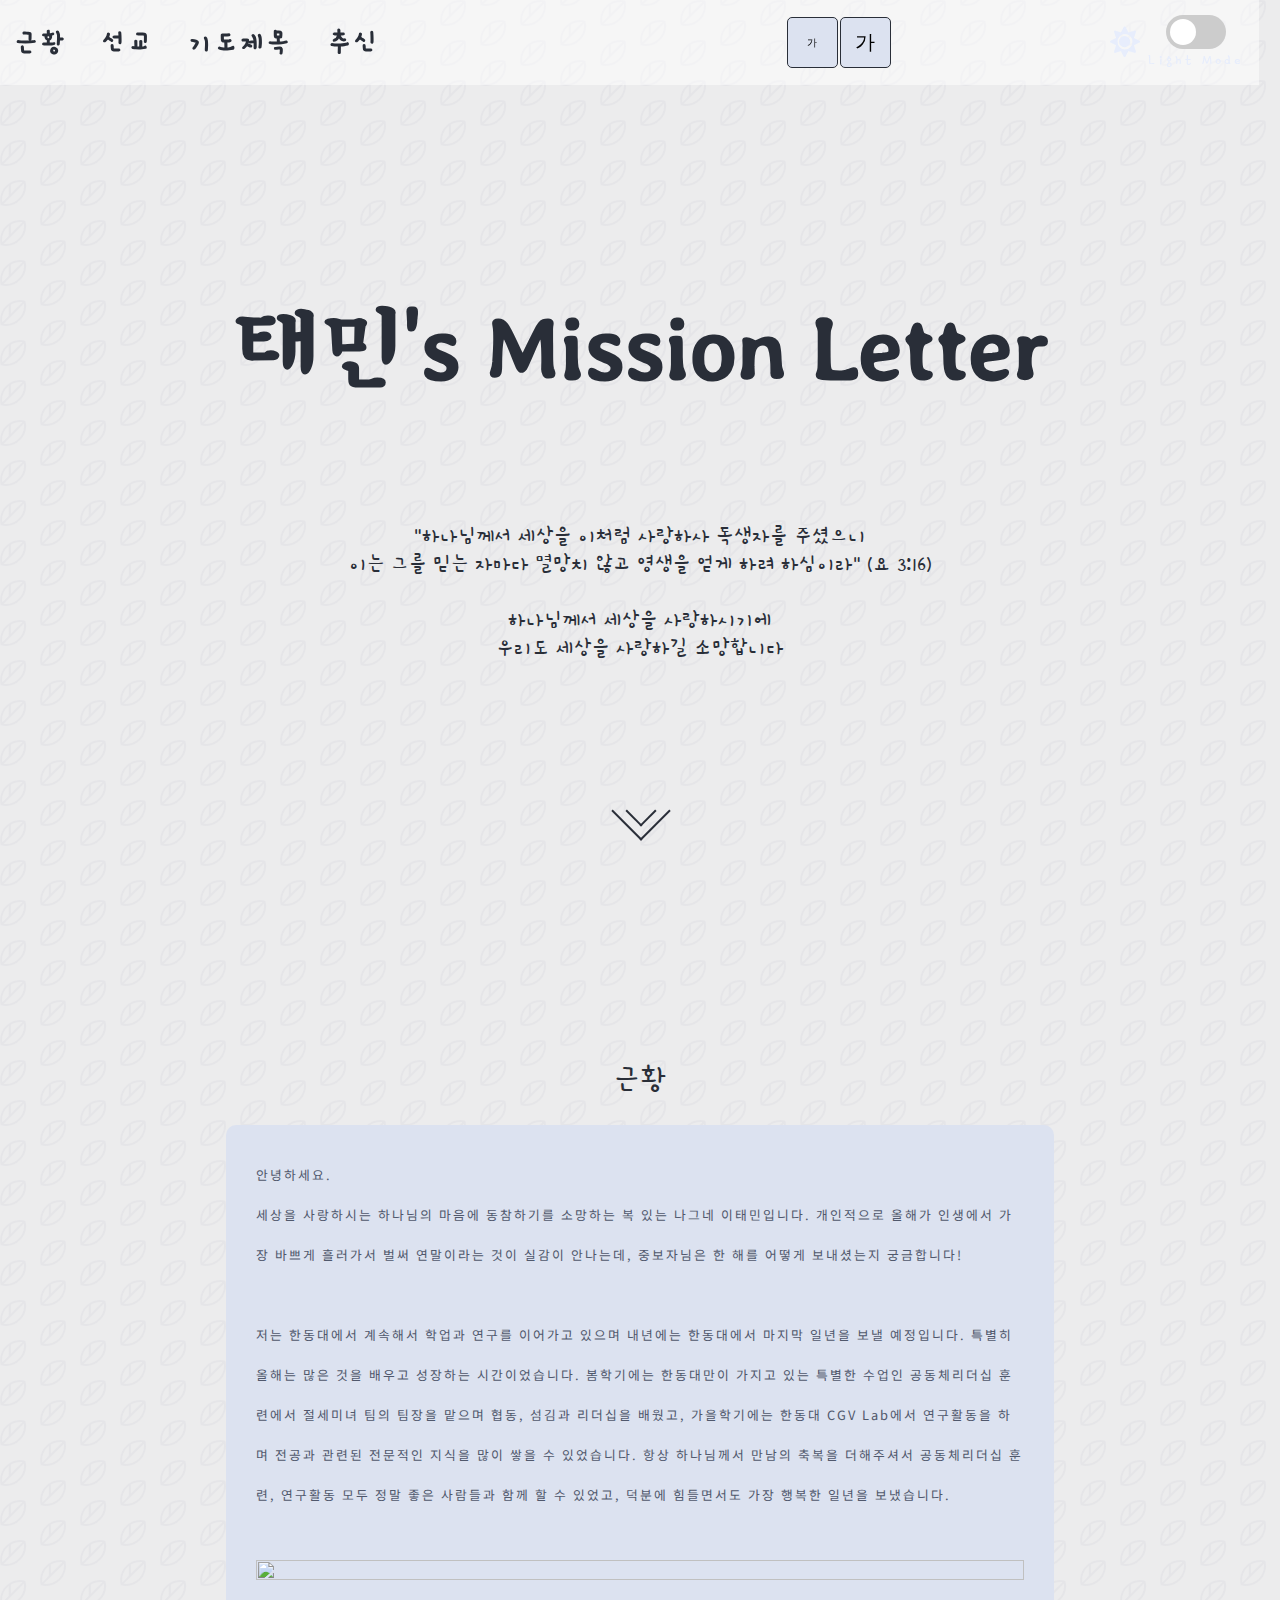
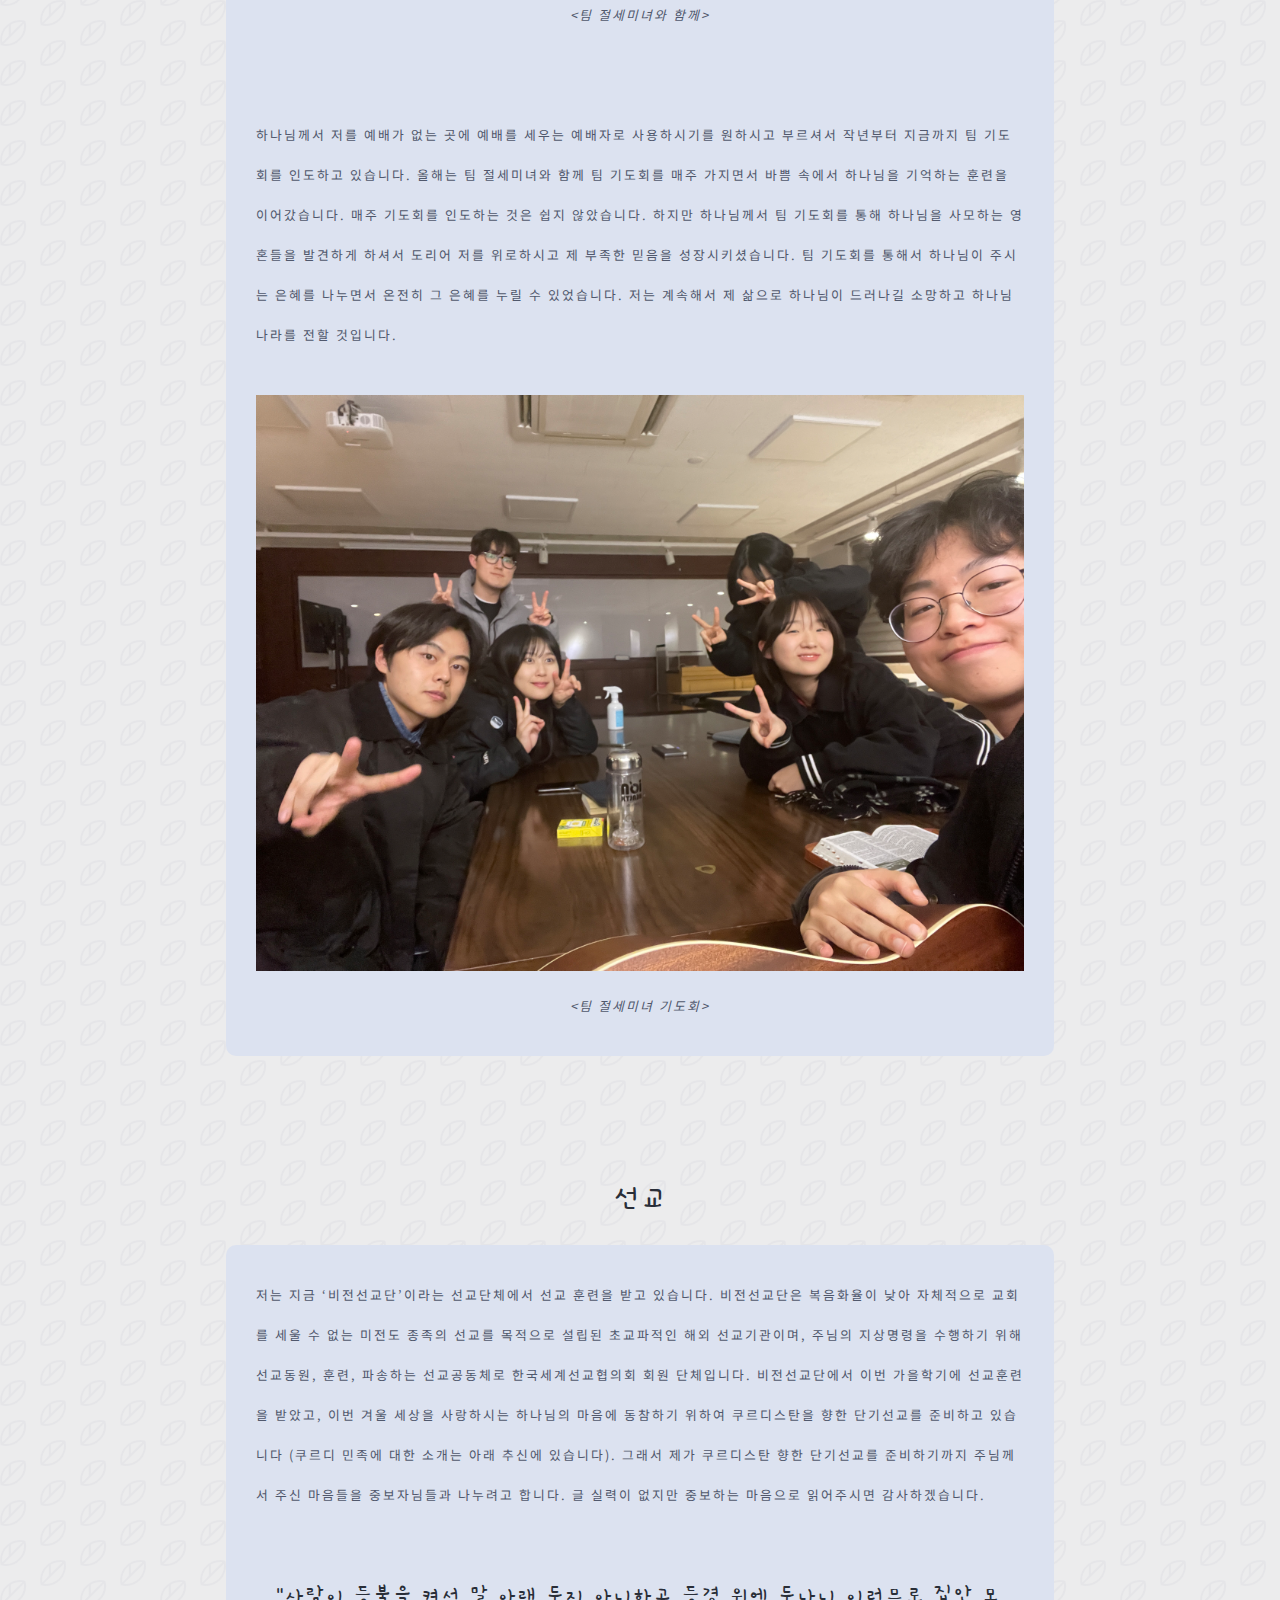
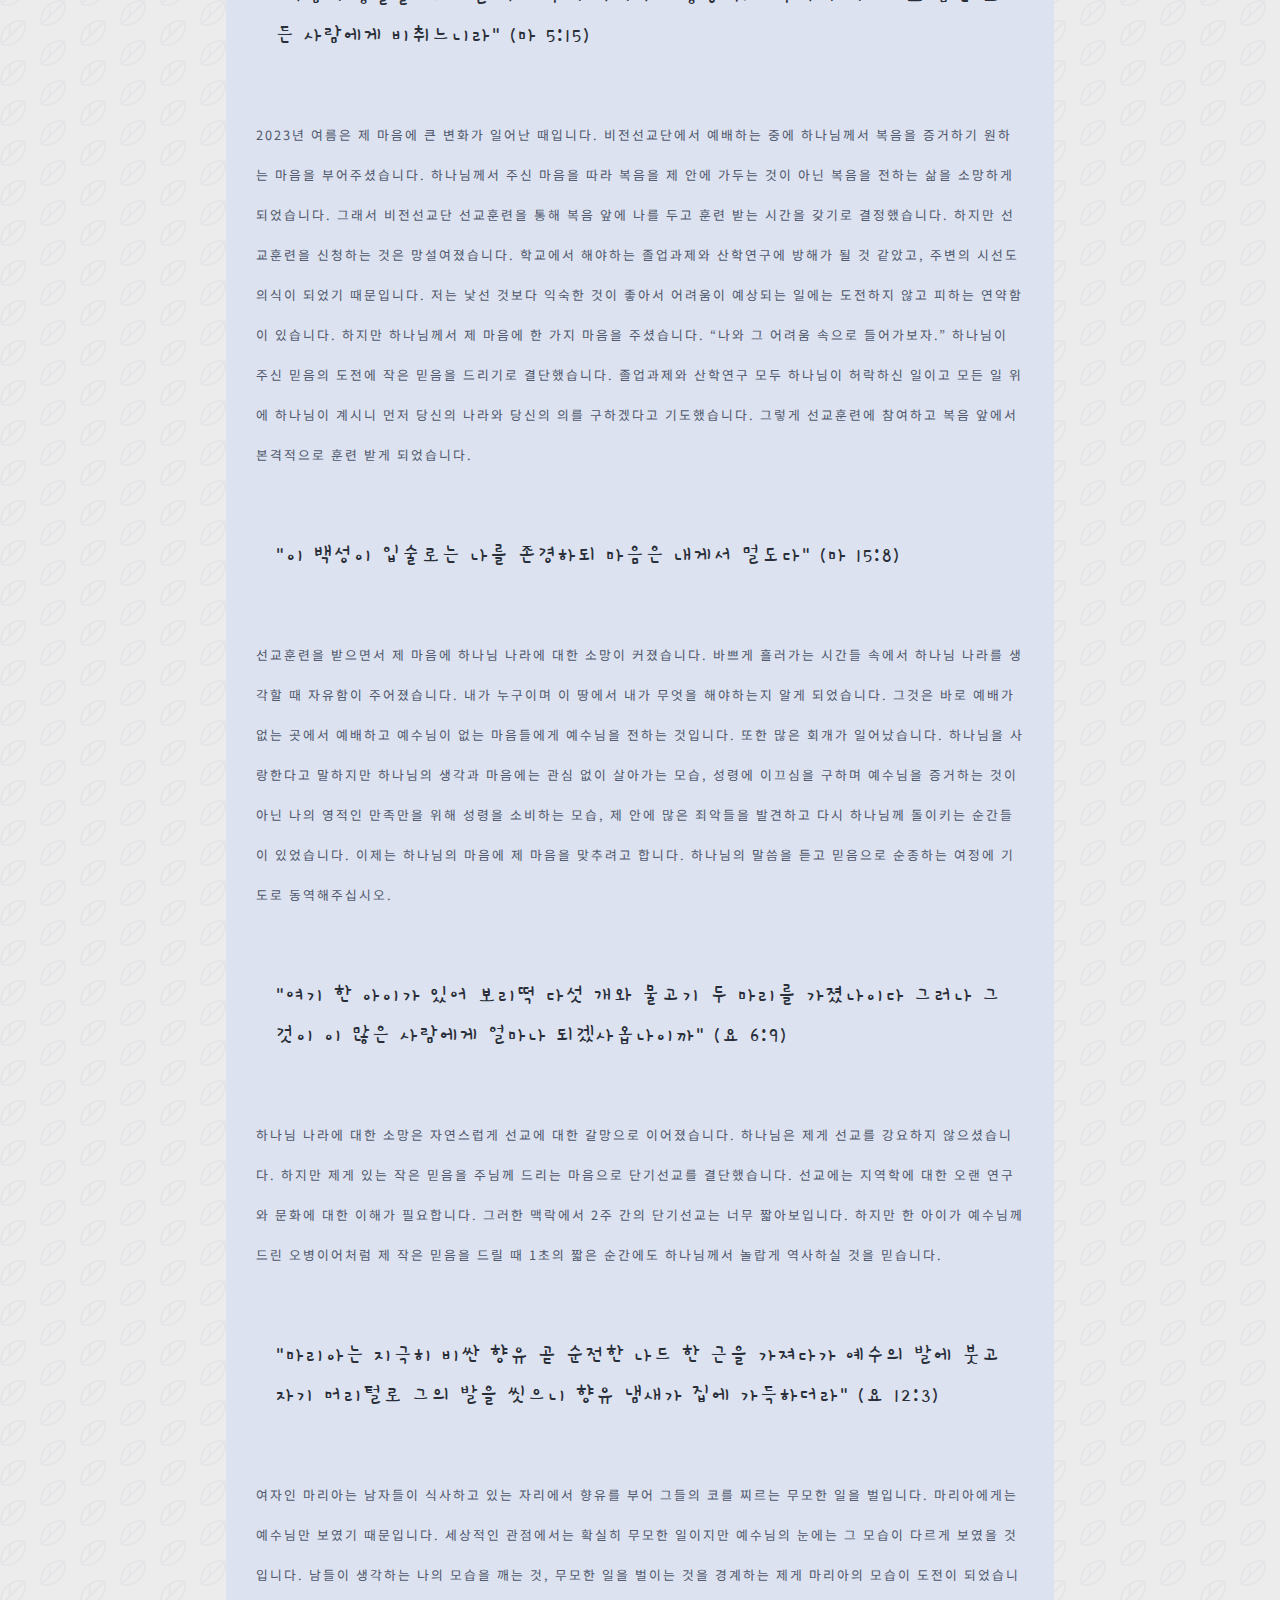
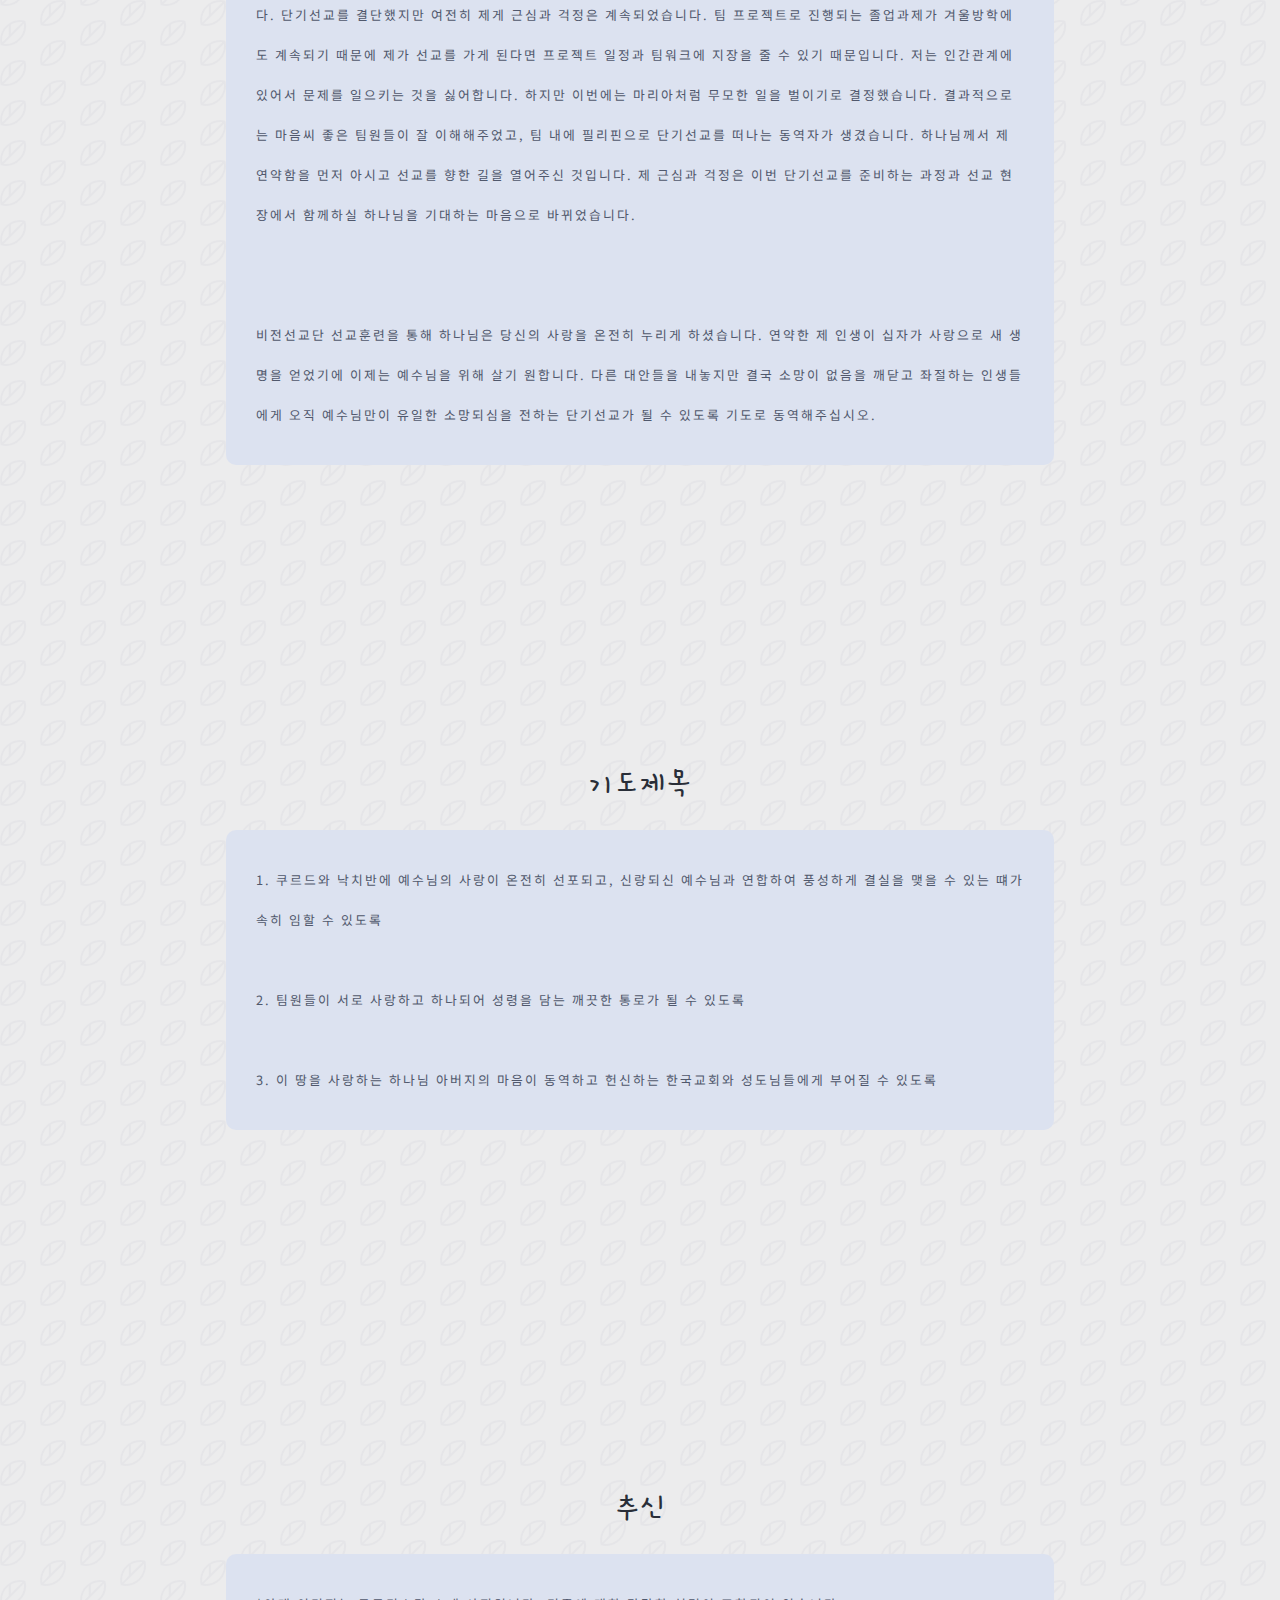
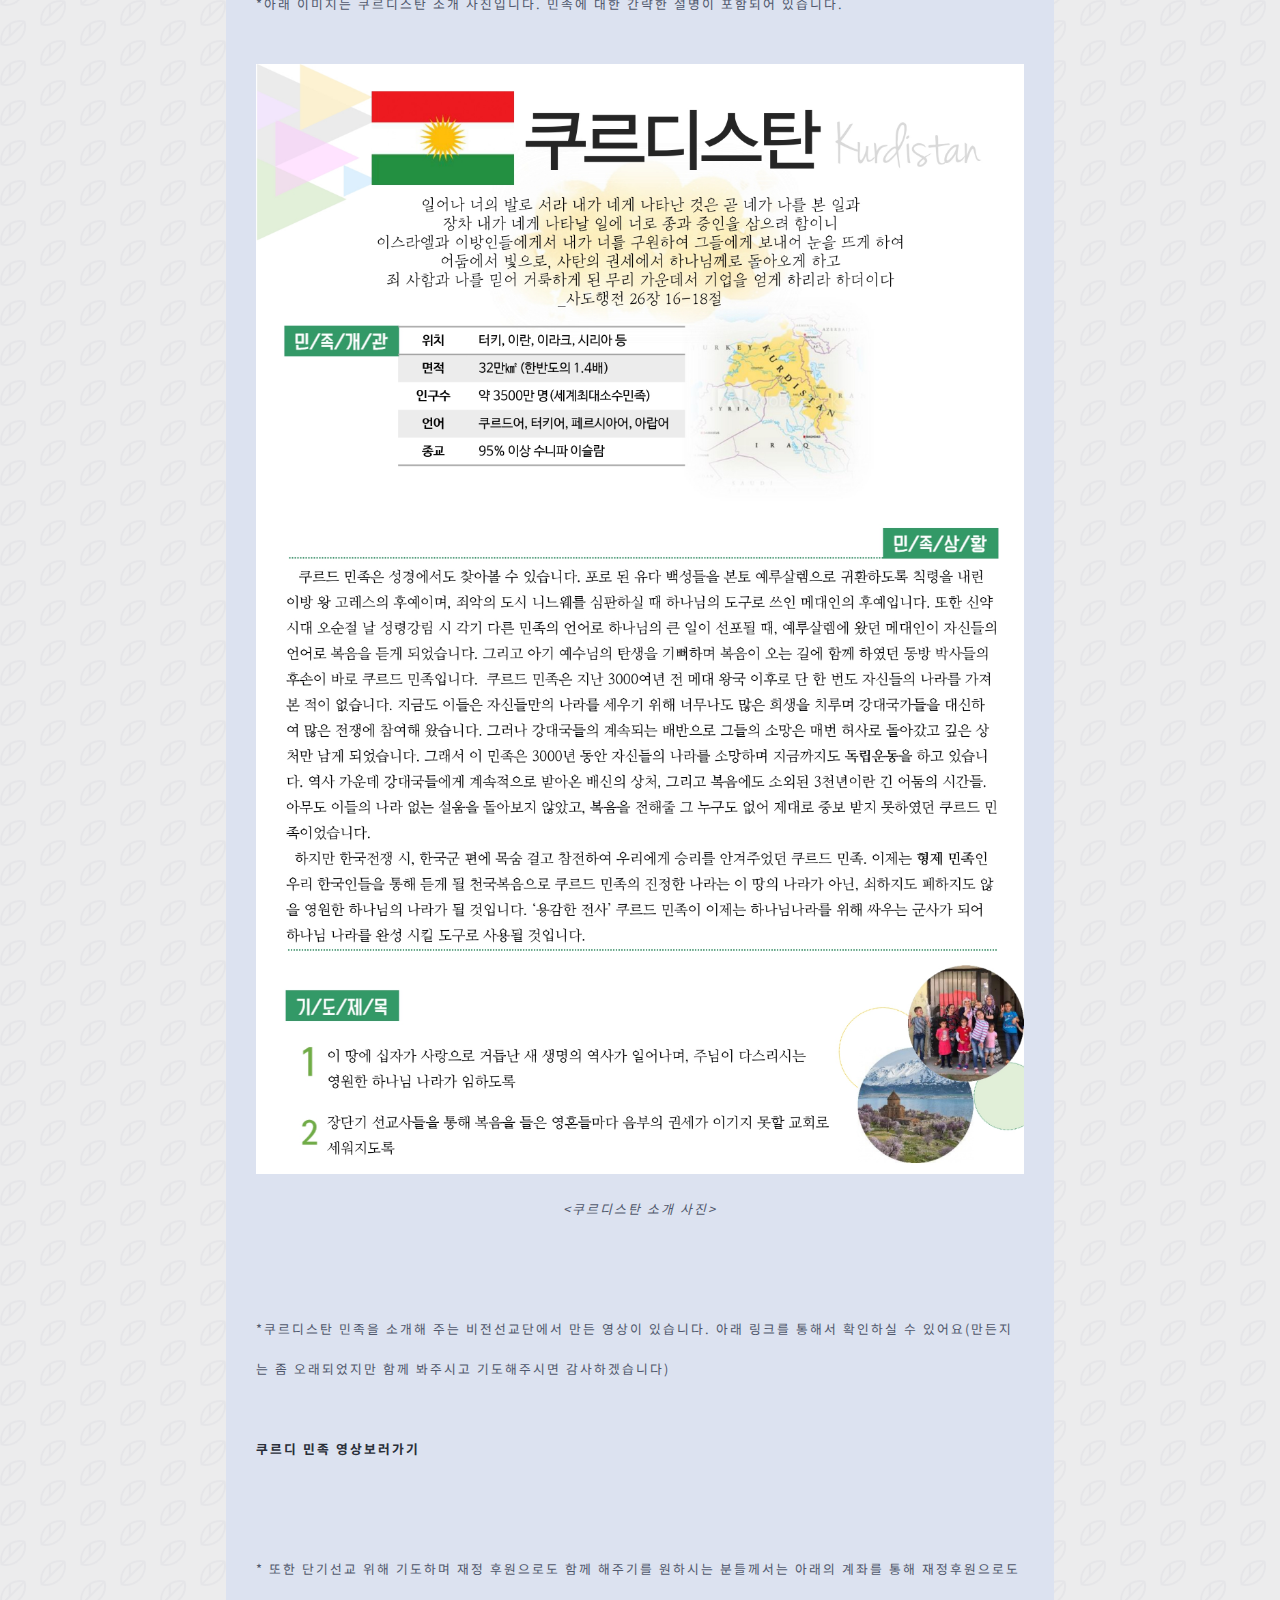
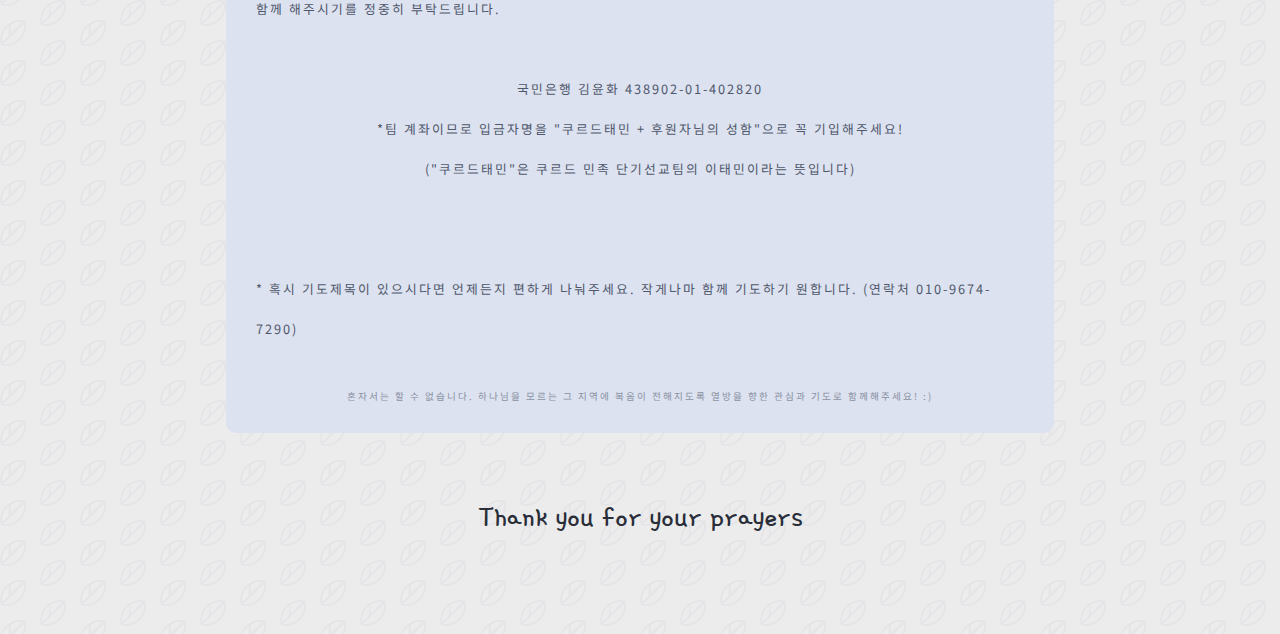
==== commit ede66d72: "final commit" ====
--- a/index.html
+++ b/index.html
@@ -212,7 +212,7 @@
         <div class="text-box" id="text-box" style="word-break: break-all !important;">
             <p style="font-size: .8rem; word-break: break-word !important;" class="wholeText">
                 *아래 이미지는 쿠르디스탄 소개 사진입니다. 민족에 대한 간략한 설명이 포함되어 있습니다.
-                <br><br><img style="width: 100%; height: 100%;" onclick="window.open(this.src)" src="쿠르디스탄.jpg" />
+                <br><br><img style="width: 100%; height: 100%;" onclick="window.open(this.src)" src="images/Kurdi.jpg" />
                 <i style="display: flex; justify-content: center;"><쿠르디스탄 소개 사진></i>
 
                 <br><br>
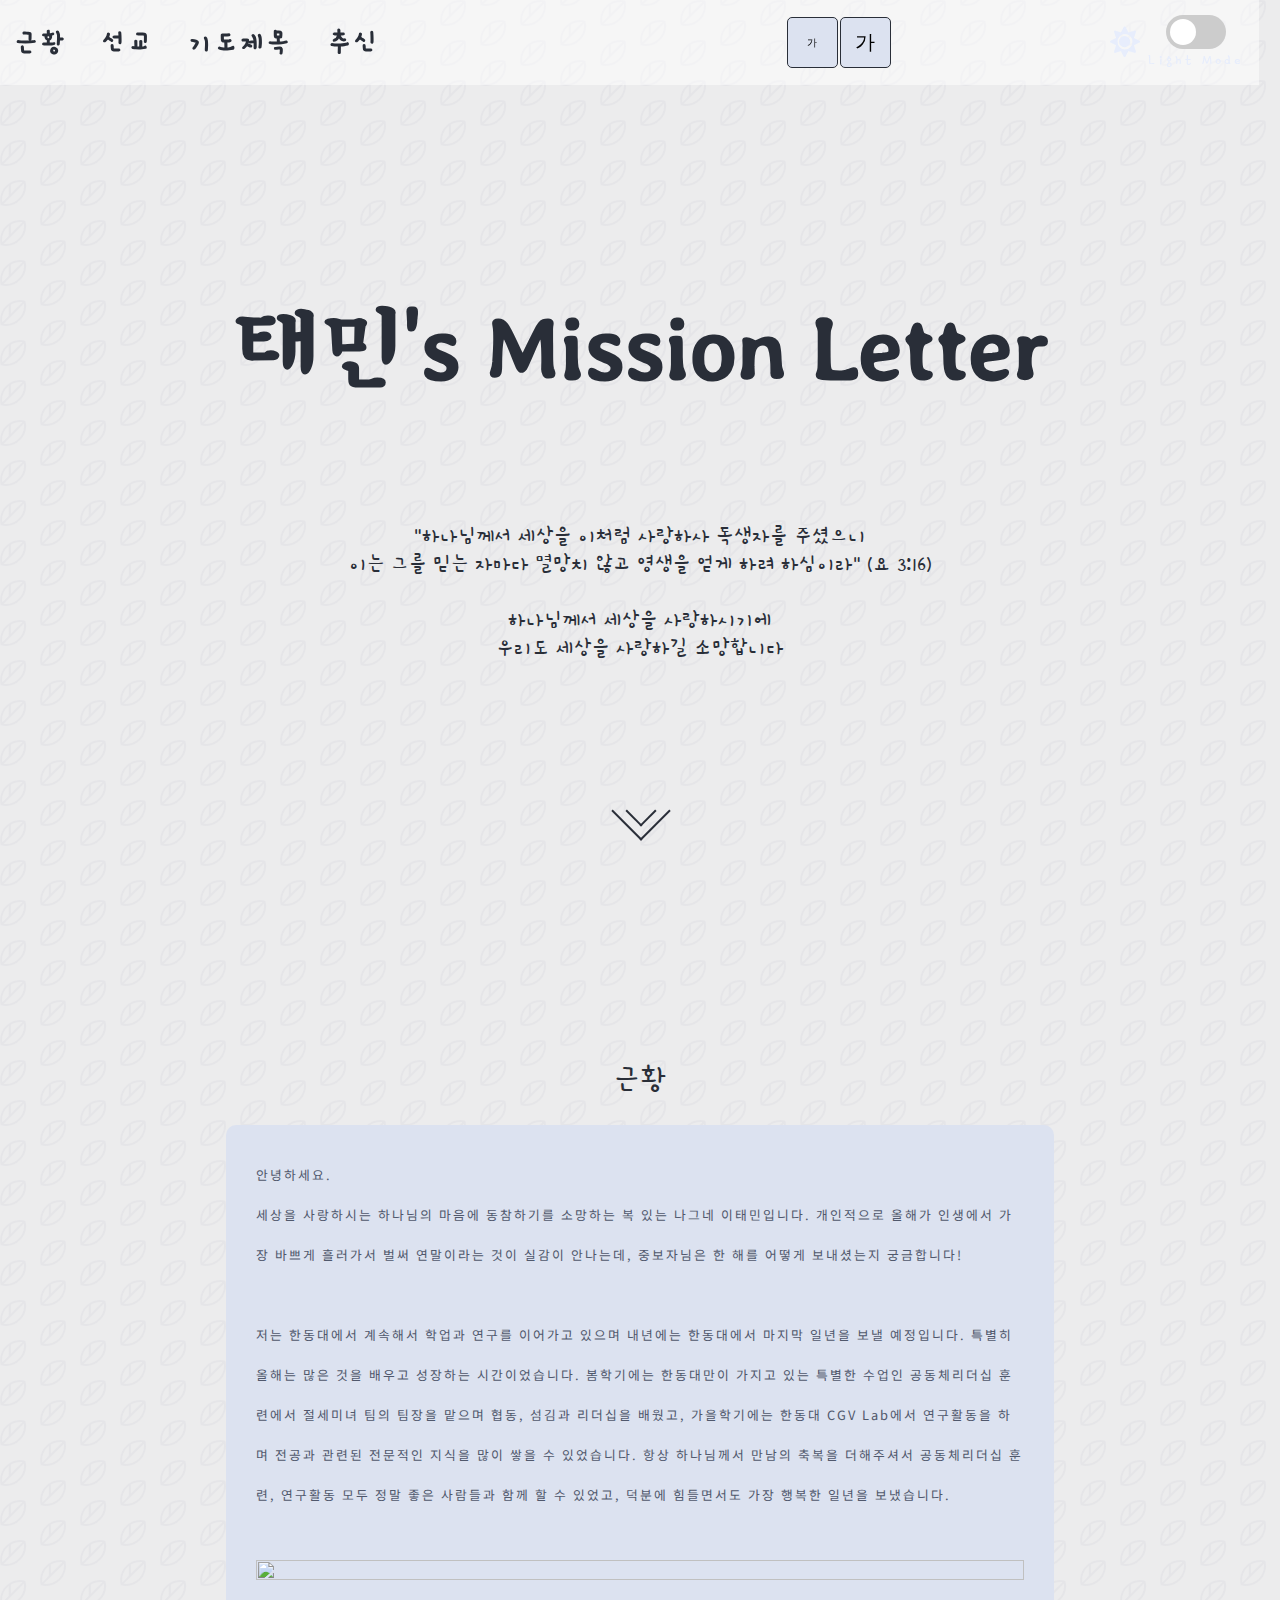
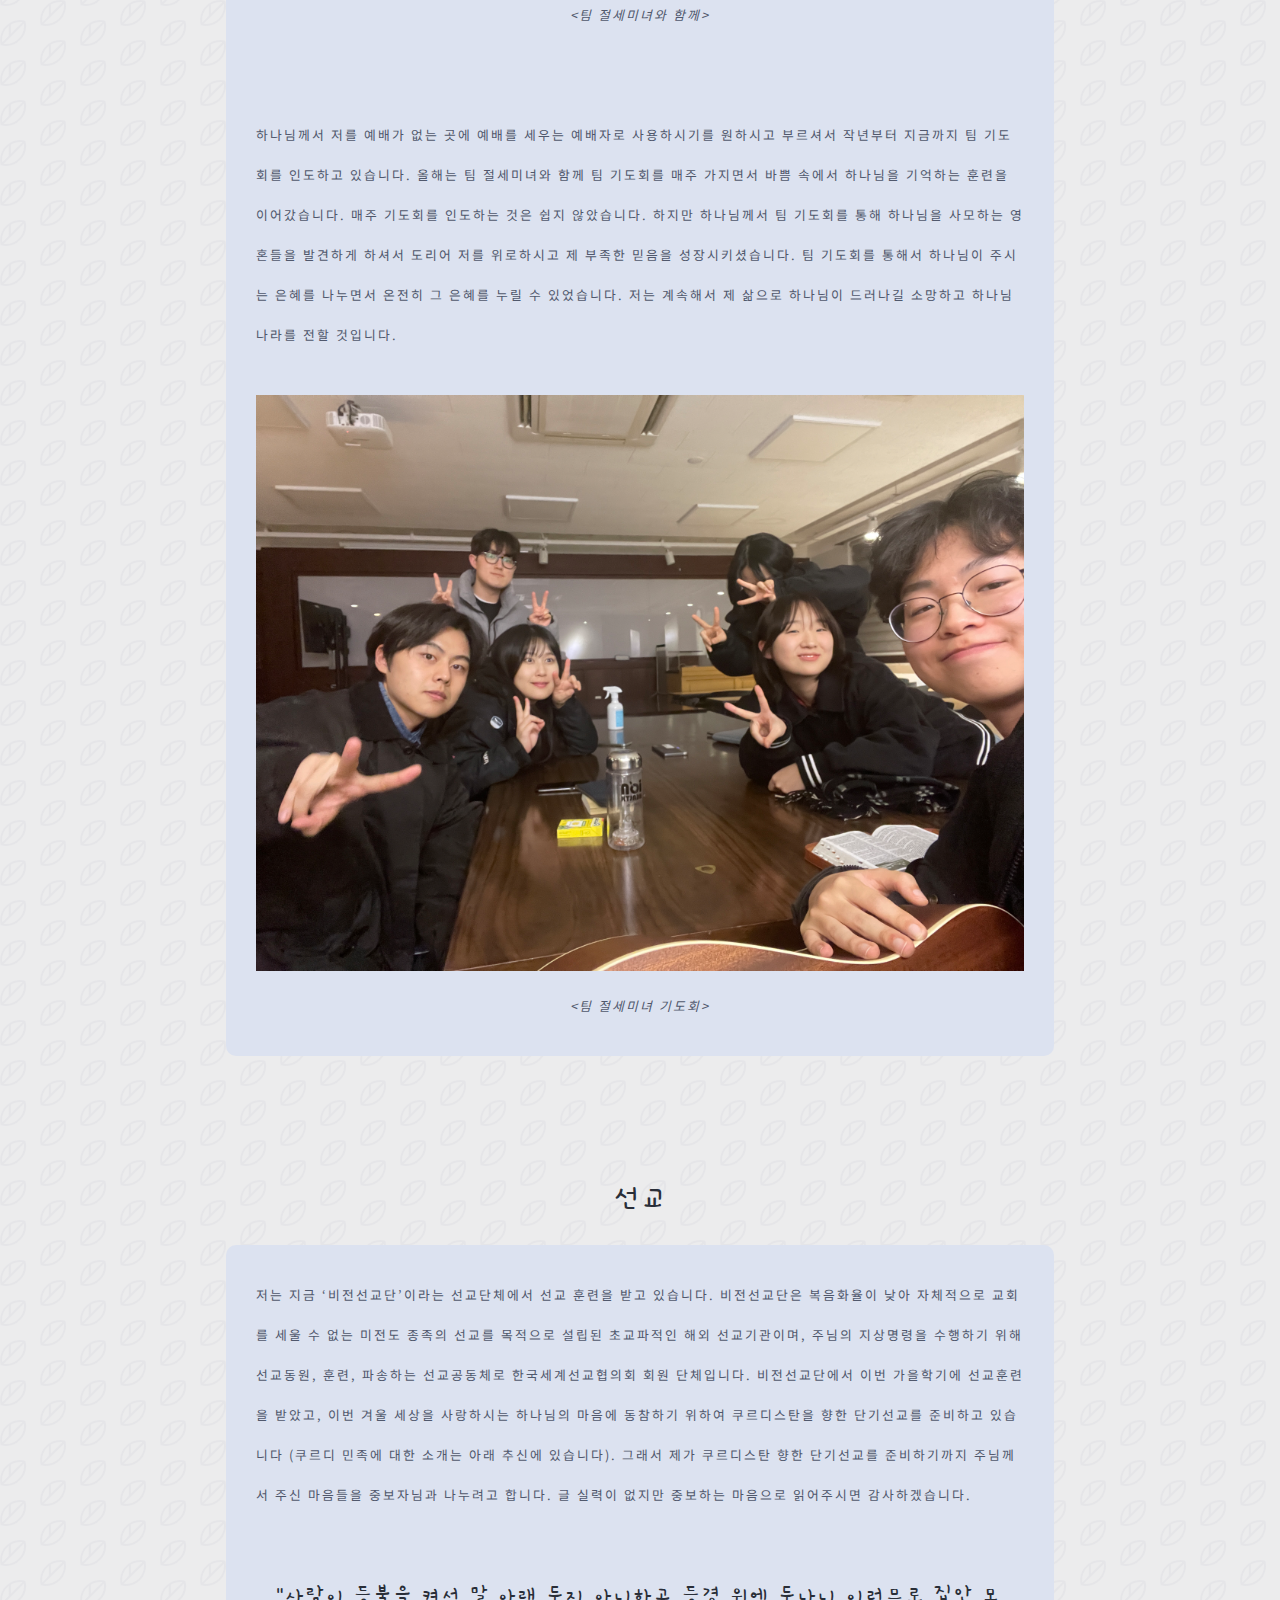
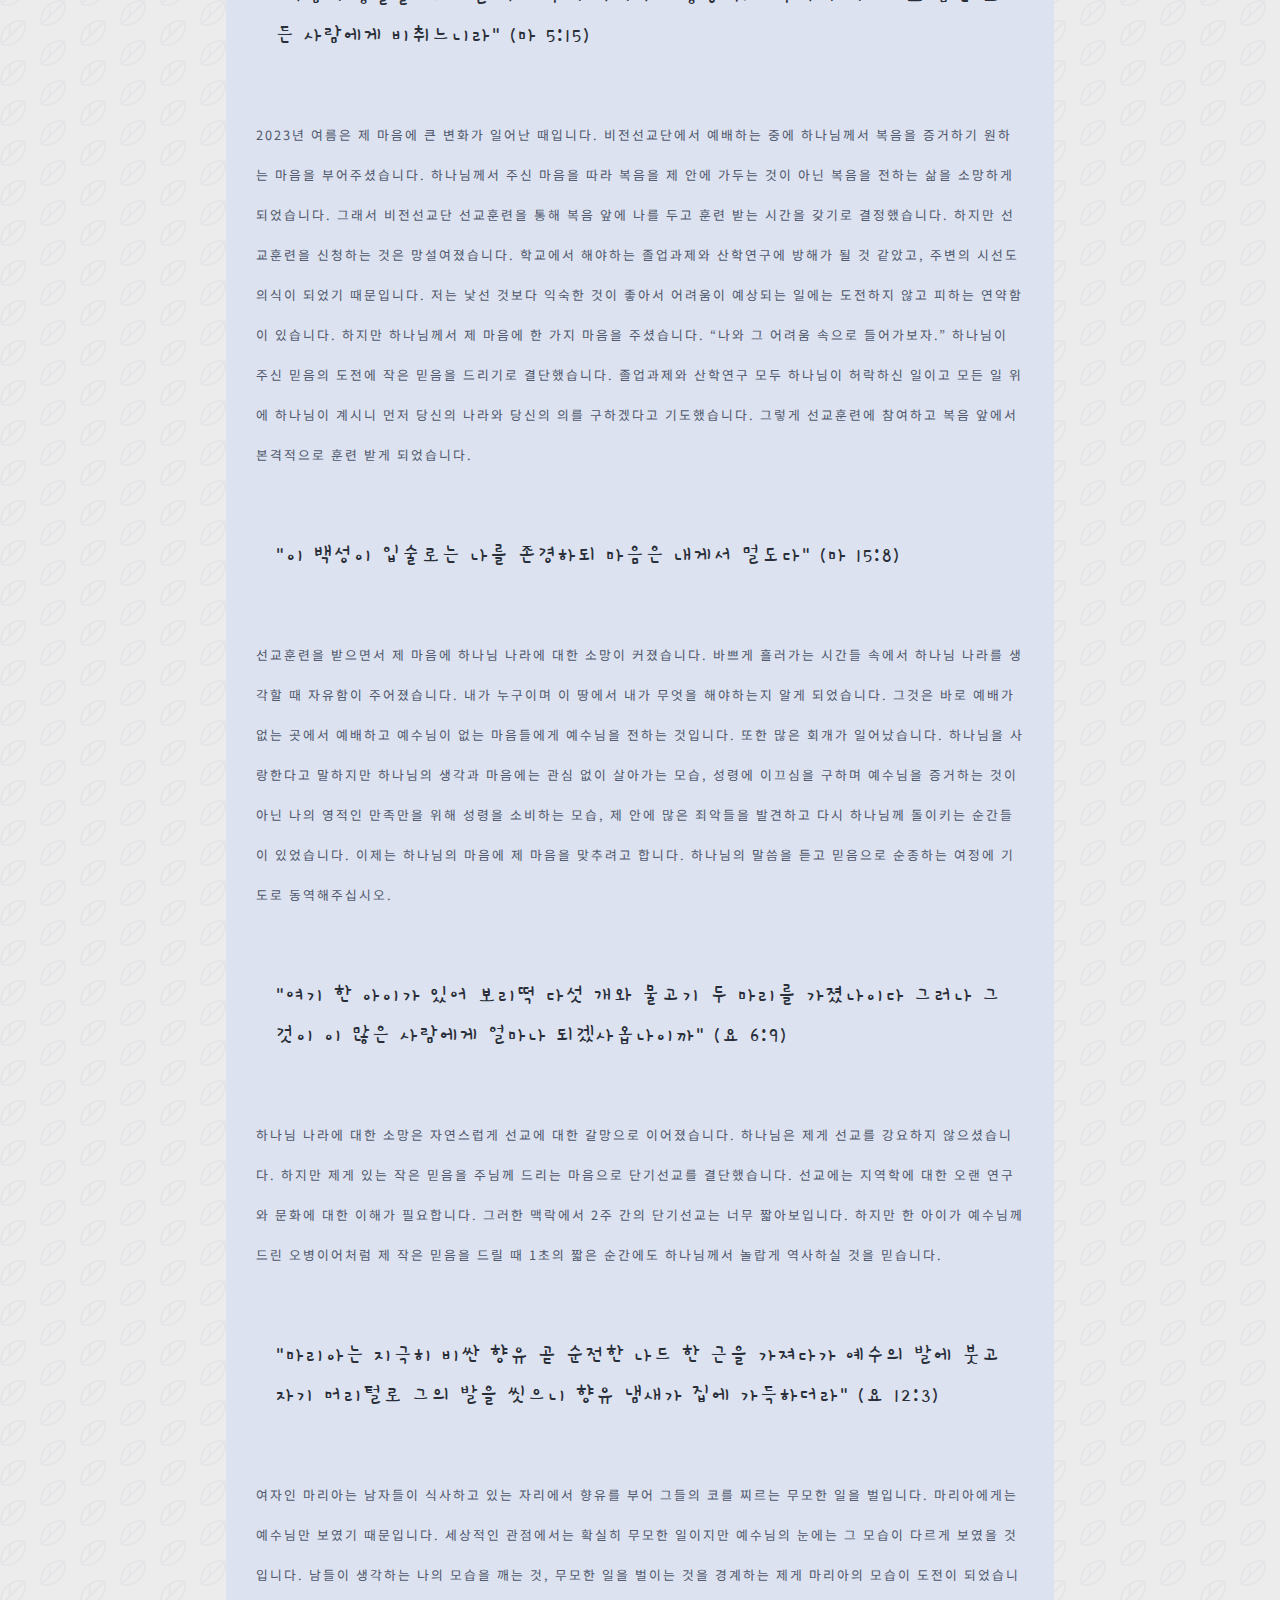
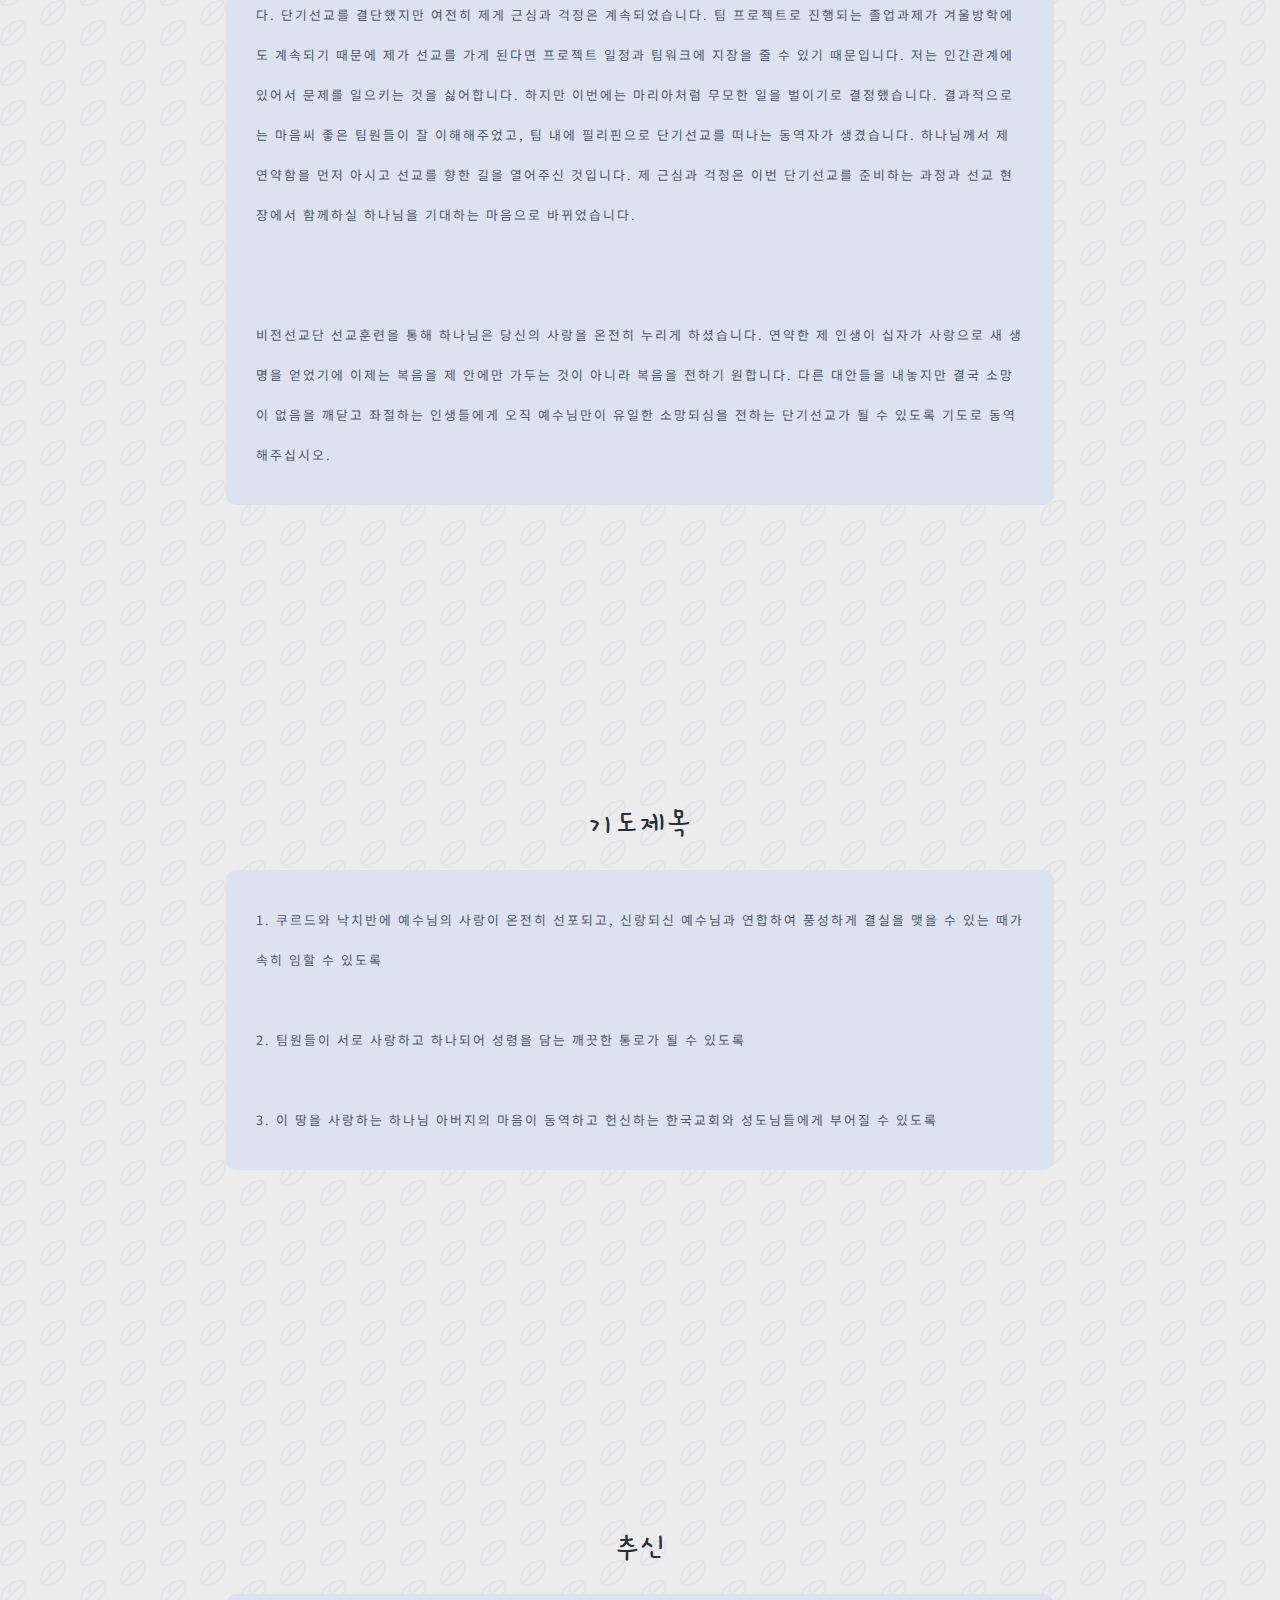
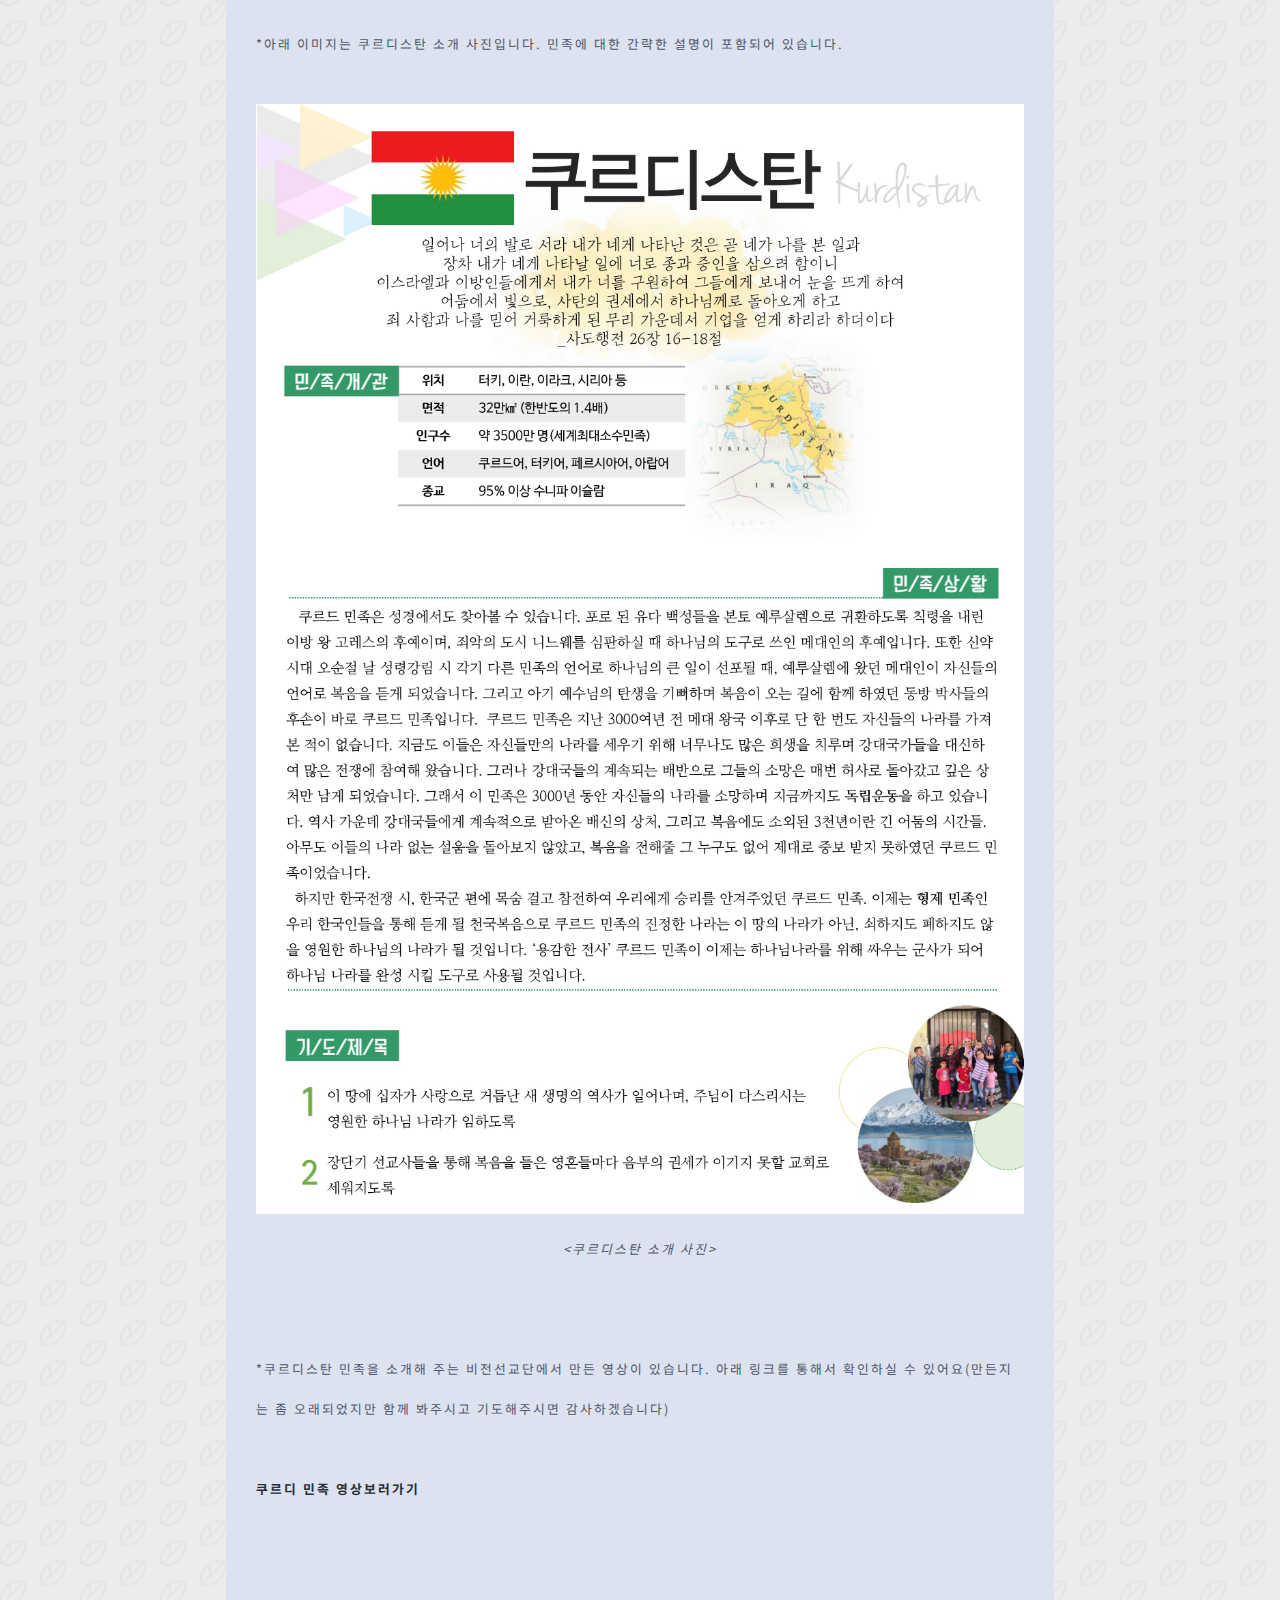
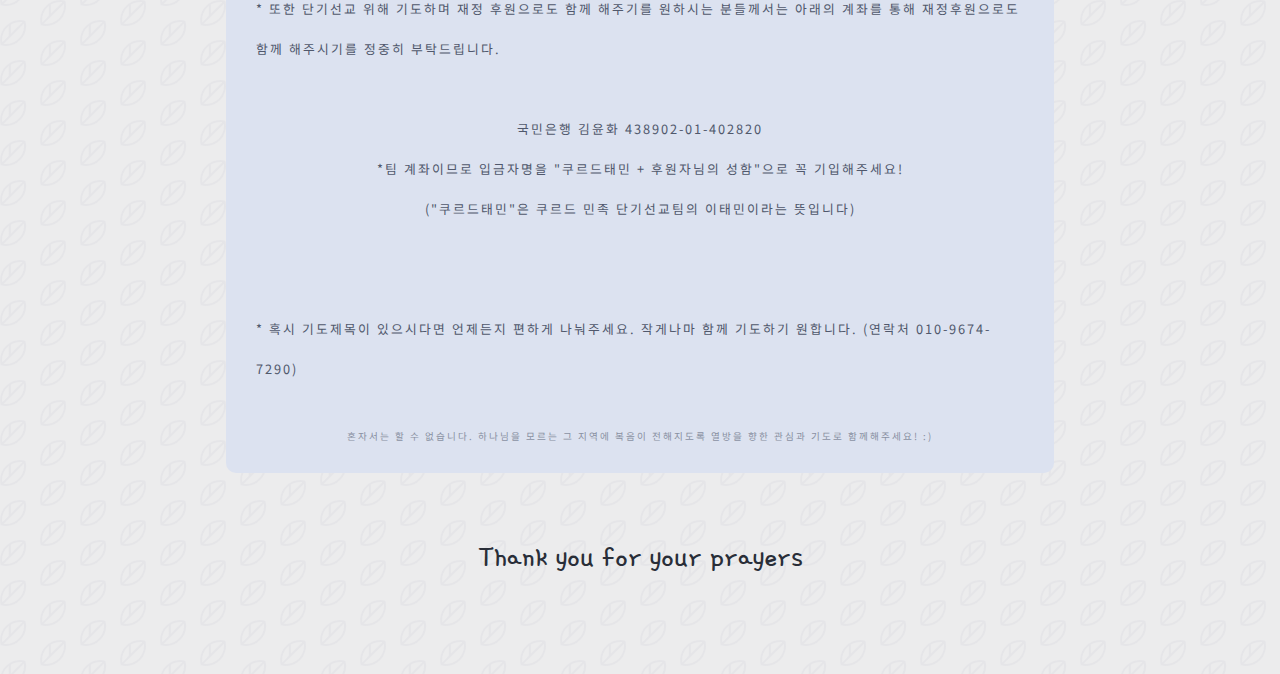
==== commit cce85aad: "final commit" ====
--- a/index.html
+++ b/index.html
@@ -122,7 +122,7 @@
                 지상명령을 수행하기 위해 선교동원, 훈련, 파송하는 선교공동체로 한국세계선교협의회 회원 단체입니다.
                 비전선교단에서 이번 가을학기에 선교훈련을 받았고, 이번 겨울 세상을 사랑하시는 하나님의 마음에 동참하기
                 위하여 쿠르디스탄을 향한 단기선교를 준비하고 있습니다 (쿠르디 민족에 대한 소개는 아래 추신에 있습니다).
-                그래서 제가 쿠르디스탄 향한 단기선교를 준비하기까지 주님께서 주신 마음들을 중보자님들과 나누려고 합니다.
+                그래서 제가 쿠르디스탄 향한 단기선교를 준비하기까지 주님께서 주신 마음들을 중보자님과 나누려고 합니다.
                 글 실력이 없지만 중보하는 마음으로 읽어주시면 감사하겠습니다.
             </p>
             <h3>
@@ -183,7 +183,7 @@
                 마음으로 바뀌었습니다.<br>
 
                 <br><br>비전선교단 선교훈련을 통해 하나님은 당신의 사랑을 온전히 누리게 하셨습니다. 연약한 제 인생이 십자가
-                사랑으로 새 생명을 얻었기에 이제는 예수님을 위해 살기 원합니다. 다른 대안들을 내놓지만 결국 소망이 없음을
+                사랑으로 새 생명을 얻었기에 이제는 복음을 제 안에만 가두는 것이 아니라 복음을 전하기 원합니다. 다른 대안들을 내놓지만 결국 소망이 없음을
                 깨닫고 좌절하는 인생들에게 오직 예수님만이 유일한 소망되심을 전하는 단기선교가 될 수 있도록 기도로
                 동역해주십시오.
                 <br>
@@ -197,7 +197,7 @@
         
         <div class="text-box" id="text-box">
             <p style="font-size: .8rem;" class="wholeText">
-                1. 쿠르드와 낙치반에 예수님의 사랑이 온전히 선포되고, 신랑되신 예수님과 연합하여 풍성하게 결실을 맺을 수 있는 떄가 속히 임할 수 있도록
+                1. 쿠르드와 낙치반에 예수님의 사랑이 온전히 선포되고, 신랑되신 예수님과 연합하여 풍성하게 결실을 맺을 수 있는 때가 속히 임할 수 있도록
                 <br><br>
                 2. 팀원들이 서로 사랑하고 하나되어 성령을 담는 깨끗한 통로가 될 수 있도록
                 <br><br>
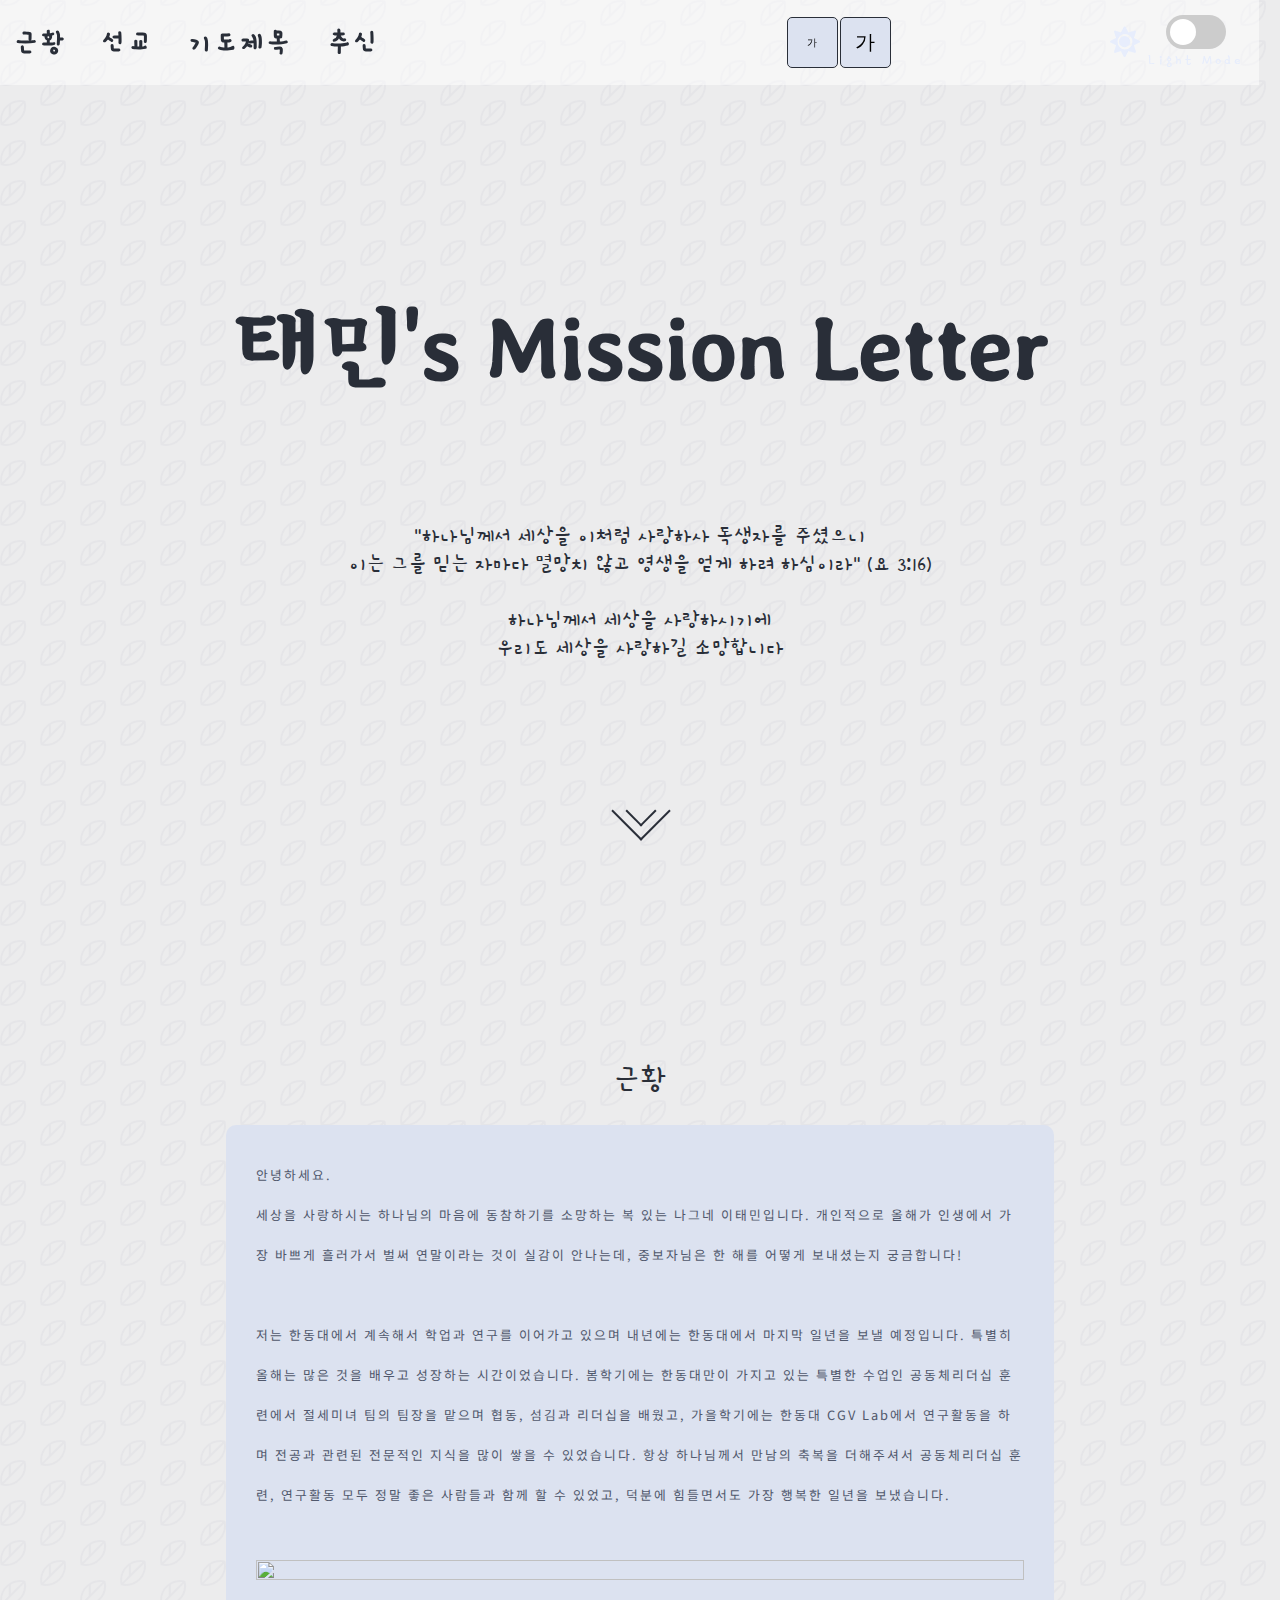
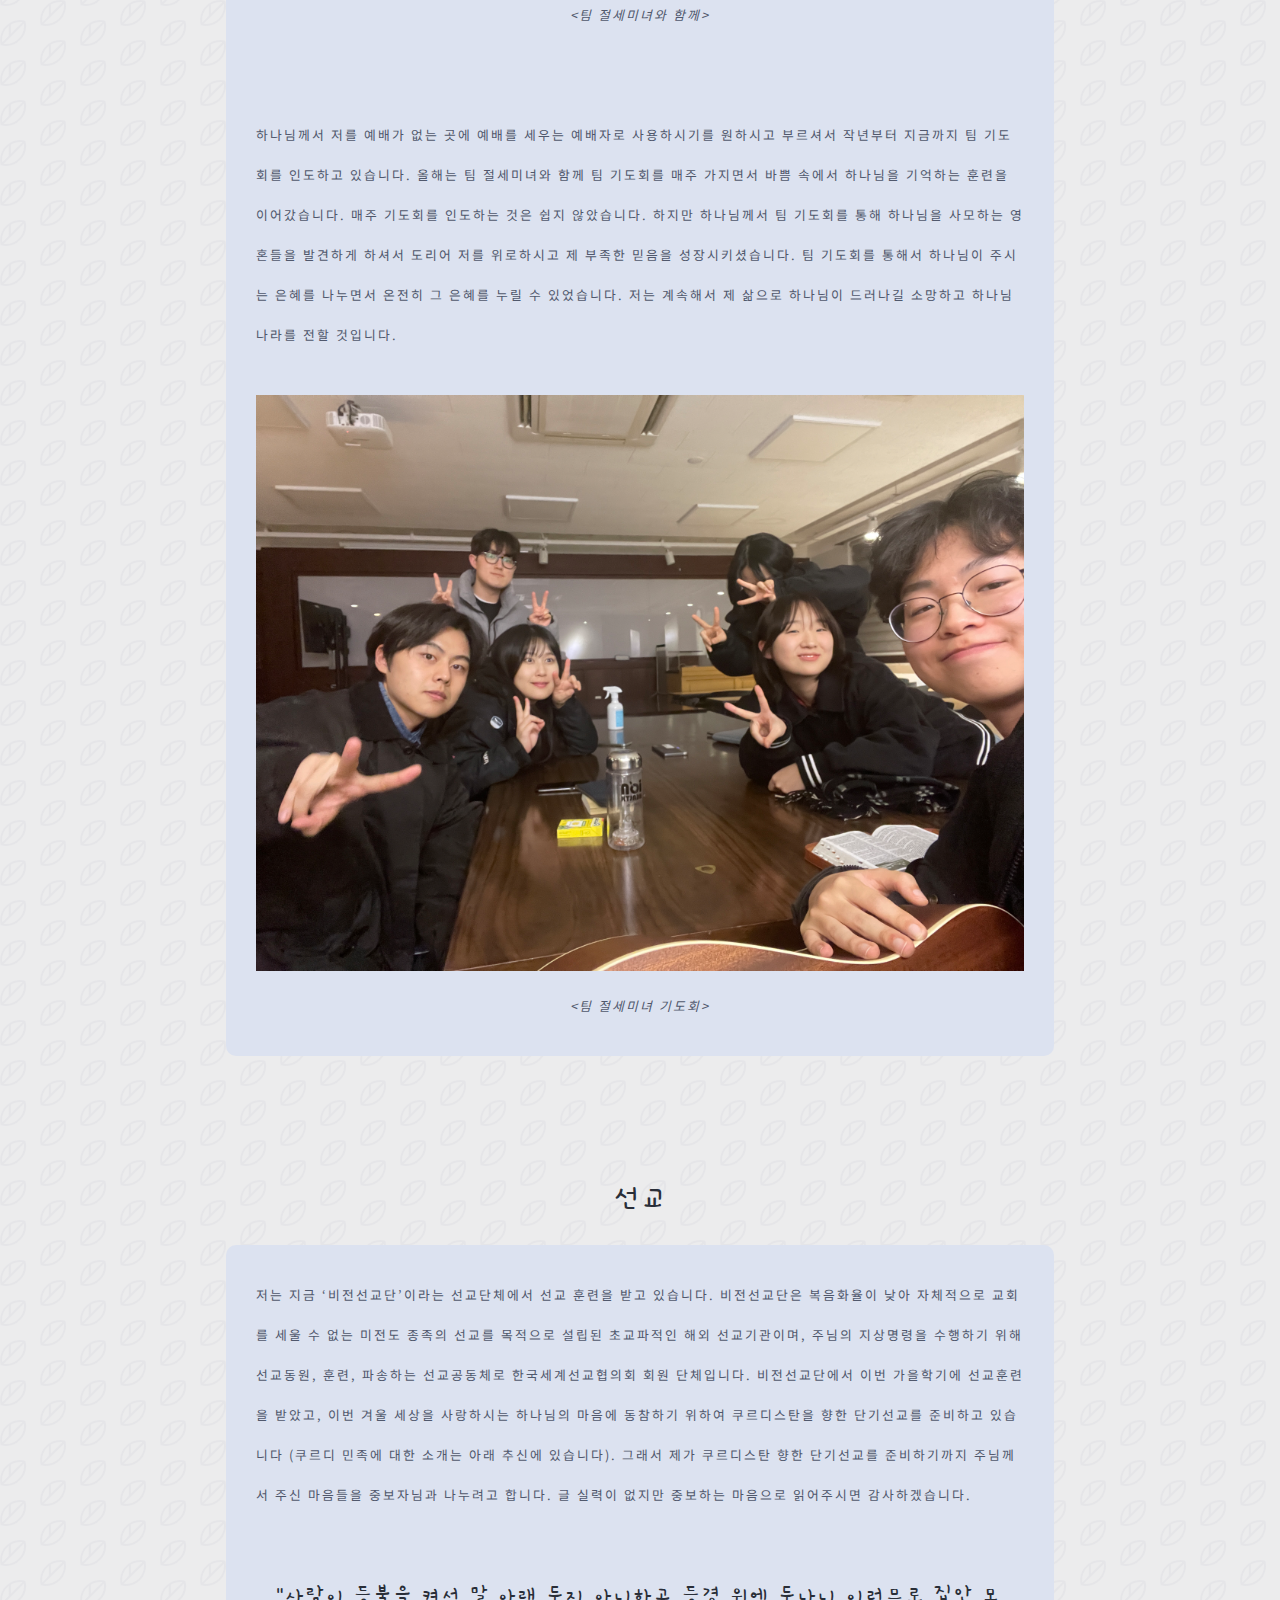
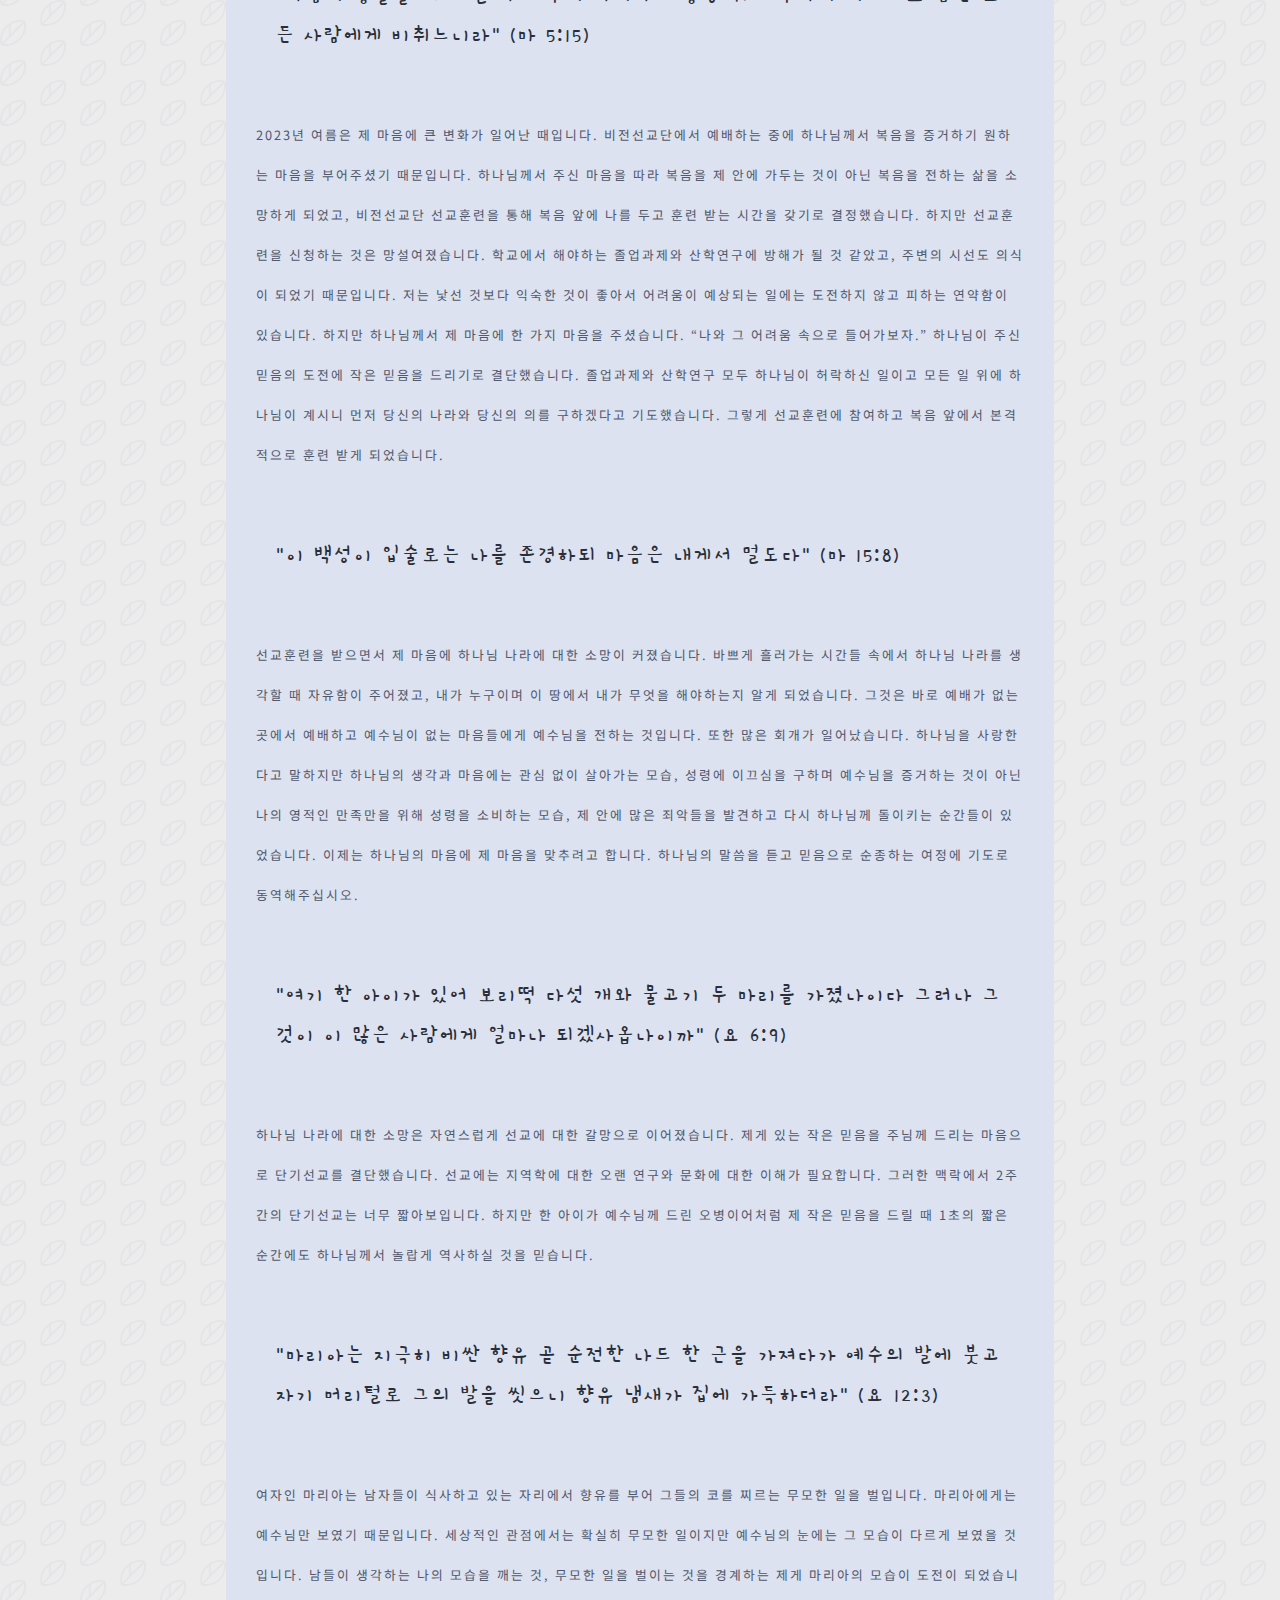
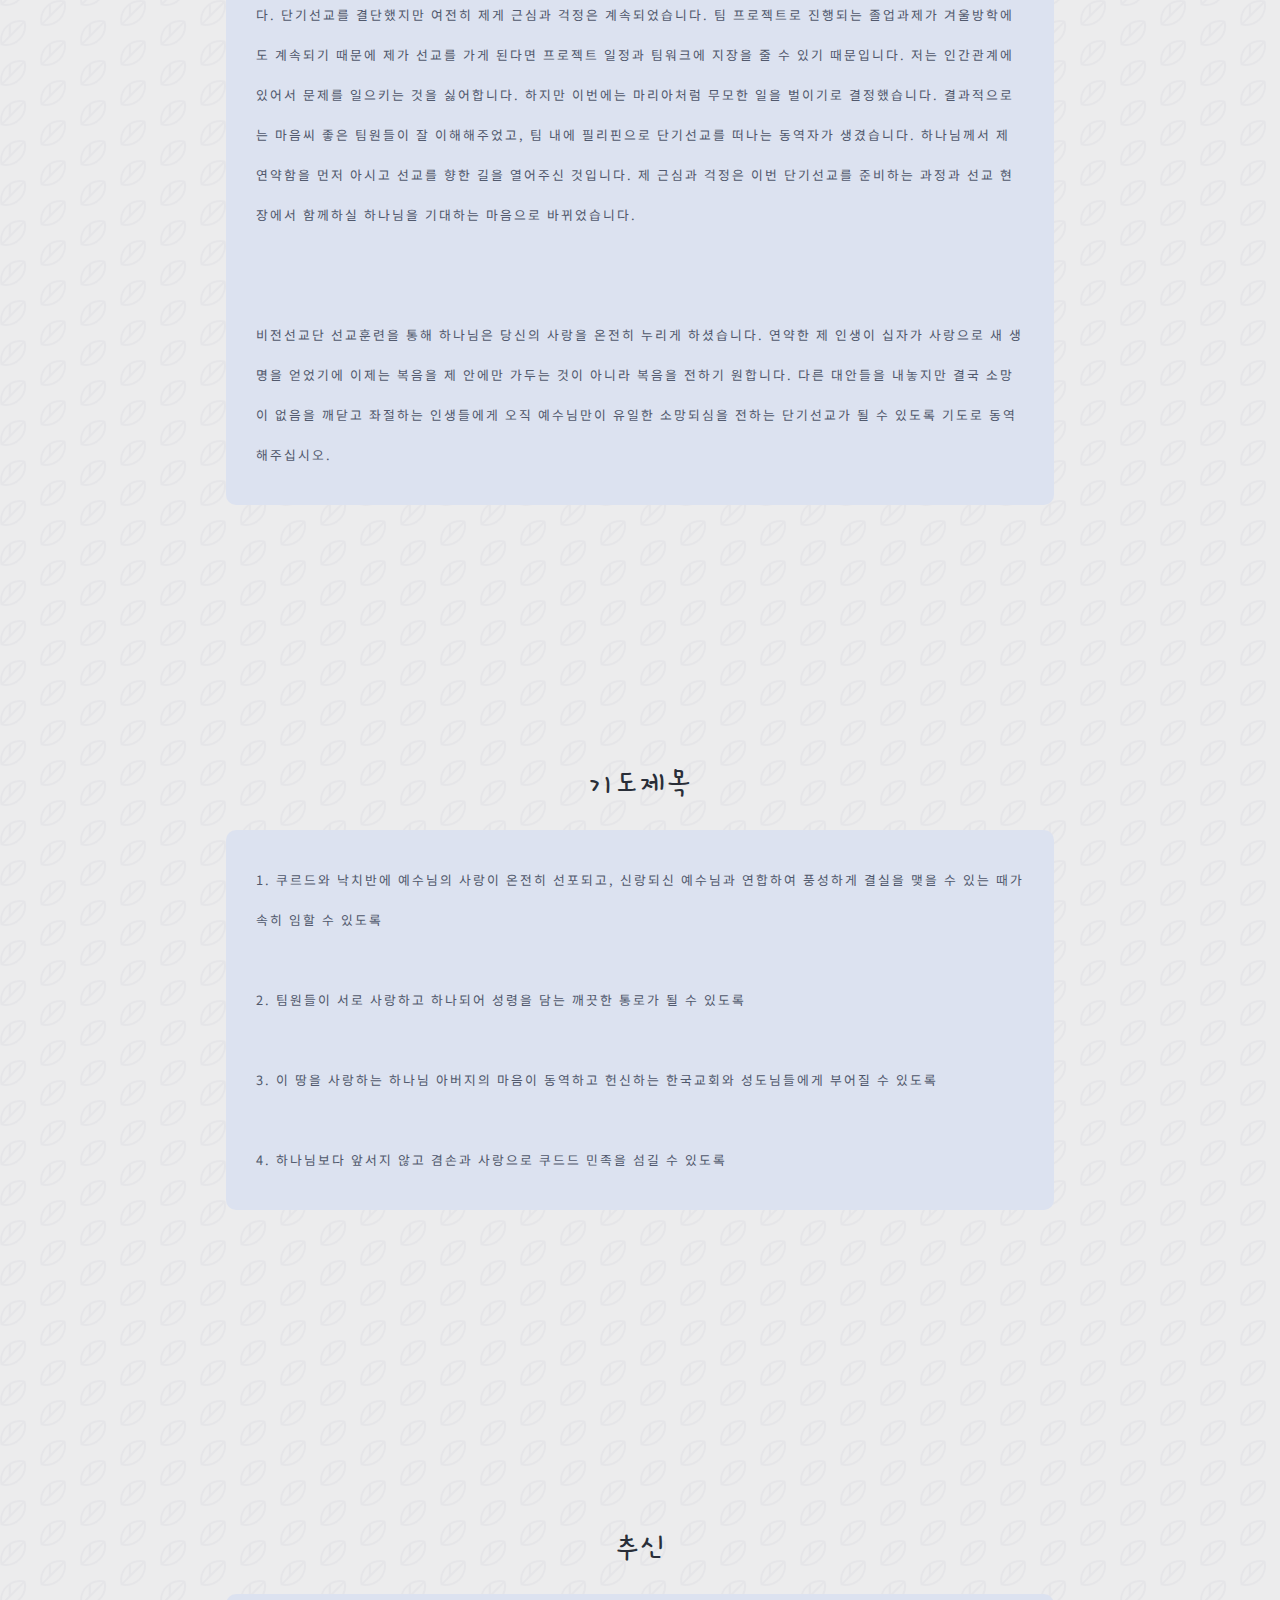
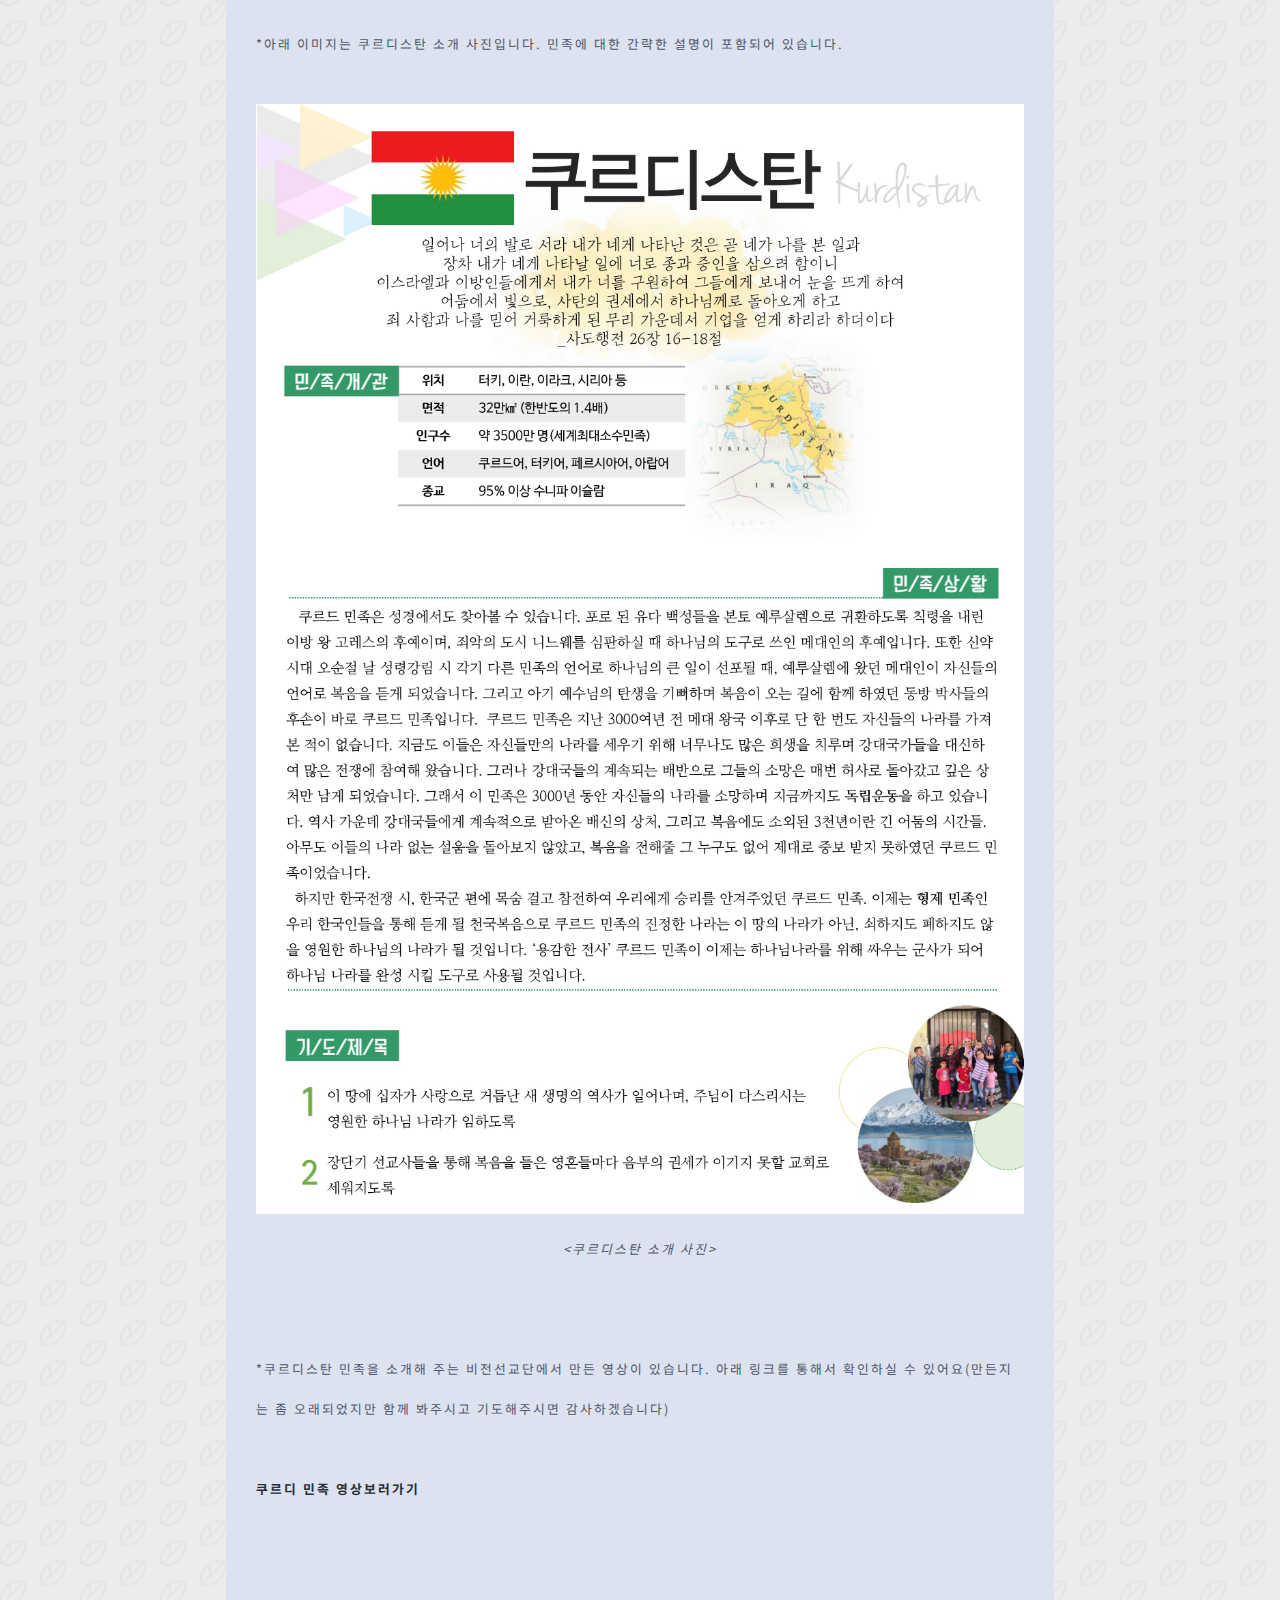
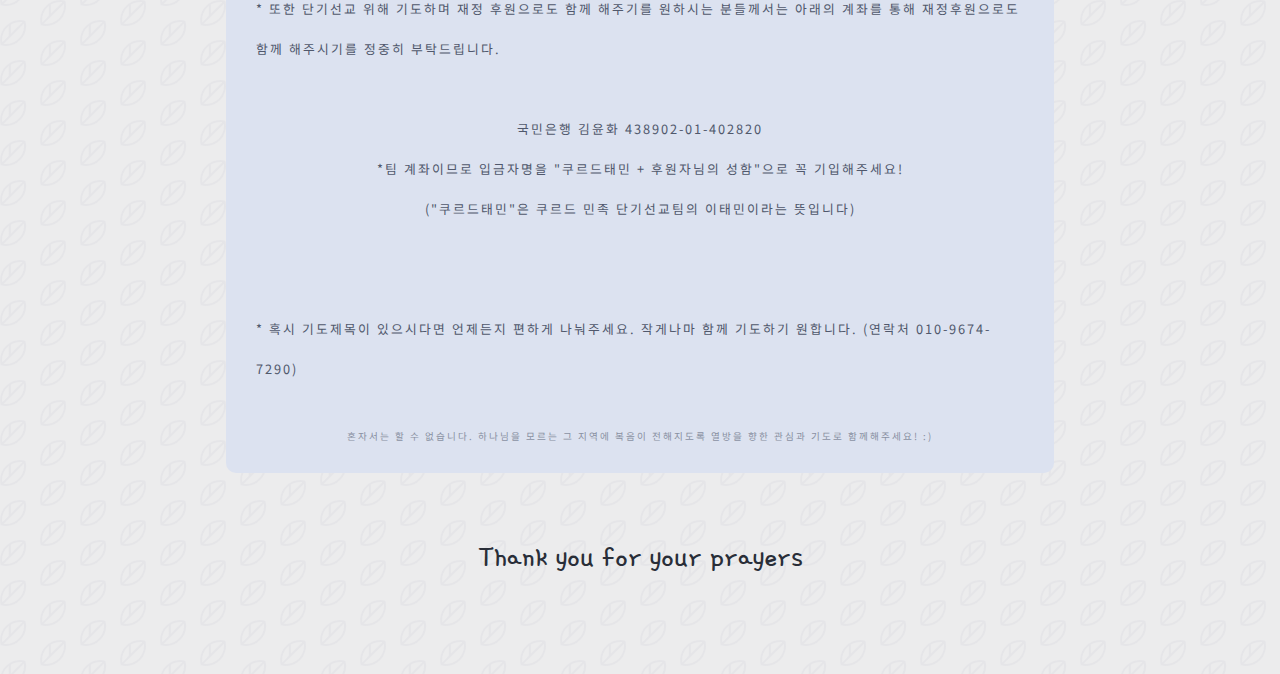
==== commit 1b7be512: "final commit" ====
--- a/index.html
+++ b/index.html
@@ -5,7 +5,7 @@
     <meta name="viewport" content="width=device-width, initial-scale=1.0">
     <!-- 카카오톡 썸네일 사진 -->
     <meta name="image" property="og:image" content="https://hgudrlee.github.io/images/sumnail.png" />
-    <title>태민's Letter - 12월</title>
+    <title>태민's Mission Letter</title>
     <link rel="icon" type="image/jpg" sizes="16x16" href="letter.jpg">
 
     <!-- <link rel="icon" type="image/png" sizes="16x16" href="/favicon-16x16.png"> -->
@@ -131,9 +131,8 @@
             </h3>
             <p style="font-size: .8rem;" class="wholeText">
                 2023년 여름은 제 마음에 큰 변화가 일어난 때입니다. 비전선교단에서 예배하는 중에 하나님께서 복음을
-                증거하기 원하는 마음을 부어주셨습니다.
-                하나님께서 주신 마음을 따라 복음을 제 안에 가두는 것이 아닌 복음을 전하는 삶을 소망하게 되었습니다.
-                그래서 비전선교단 선교훈련을 통해 복음 앞에 나를 두고 훈련 받는 시간을 갖기로 결정했습니다.
+                증거하기 원하는 마음을 부어주셨기 때문입니다.
+                하나님께서 주신 마음을 따라 복음을 제 안에 가두는 것이 아닌 복음을 전하는 삶을 소망하게 되었고, 비전선교단 선교훈련을 통해 복음 앞에 나를 두고 훈련 받는 시간을 갖기로 결정했습니다.
                 하지만 선교훈련을 신청하는 것은 망설여졌습니다. 학교에서 해야하는 졸업과제와 산학연구에 방해가 될 것
                 같았고, 주변의 시선도 의식이 되었기 때문입니다. 저는 낯선 것보다 익숙한 것이 좋아서 어려움이
                 예상되는 일에는 도전하지 않고 피하는 연약함이 있습니다. 하지만 하나님께서 제 마음에 한 가지 마음을
@@ -147,7 +146,7 @@
             </h3>
             <p style="font-size: .8rem;" class="wholeText">
                 선교훈련을 받으면서 제 마음에 하나님 나라에 대한 소망이 커졌습니다. 바쁘게 흘러가는 시간들 속에서 하나님
-                나라를 생각할 때 자유함이 주어졌습니다. 내가 누구이며 이 땅에서 내가 무엇을 해야하는지 알게 되었습니다.
+                나라를 생각할 때 자유함이 주어졌고, 내가 누구이며 이 땅에서 내가 무엇을 해야하는지 알게 되었습니다.
                 그것은 바로 예배가 없는 곳에서 예배하고 예수님이 없는 마음들에게 예수님을 전하는 것입니다. 또한 많은
                 회개가 일어났습니다. 하나님을 사랑한다고 말하지만 하나님의 생각과 마음에는 관심 없이 살아가는 모습, 성령에
                 이끄심을 구하며 예수님을 증거하는 것이 아닌 나의 영적인 만족만을 위해 성령을 소비하는 모습, 제 안에 많은
@@ -159,8 +158,7 @@
                 (요 6:9)<br><br>
             </h3>
             <p style="font-size: .8rem;" class="wholeText">
-                하나님 나라에 대한 소망은 자연스럽게 선교에 대한 갈망으로 이어졌습니다. 하나님은 제게 선교를 강요하지
-                않으셨습니다. 하지만 제게 있는 작은 믿음을 주님께 드리는 마음으로 단기선교를 결단했습니다. 선교에는
+                하나님 나라에 대한 소망은 자연스럽게 선교에 대한 갈망으로 이어졌습니다. 제게 있는 작은 믿음을 주님께 드리는 마음으로 단기선교를 결단했습니다. 선교에는
                 지역학에 대한 오랜 연구와 문화에 대한 이해가 필요합니다. 그러한 맥락에서 2주 간의 단기선교는 너무
                 짧아보입니다. 하지만 한 아이가 예수님께 드린 오병이어처럼 제 작은 믿음을 드릴 때 1초의 짧은 순간에도
                 하나님께서 놀랍게 역사하실 것을 믿습니다.
@@ -202,6 +200,9 @@
                 2. 팀원들이 서로 사랑하고 하나되어 성령을 담는 깨끗한 통로가 될 수 있도록
                 <br><br>
                 3. 이 땅을 사랑하는 하나님 아버지의 마음이 동역하고 헌신하는 한국교회와 성도님들에게 부어질 수 있도록
+                <br><br>
+                4. 하나님보다 앞서지 않고 겸손과 사랑으로 쿠드드 민족을 섬길 수 있도록
+
             </p>
         </div>
     </section>
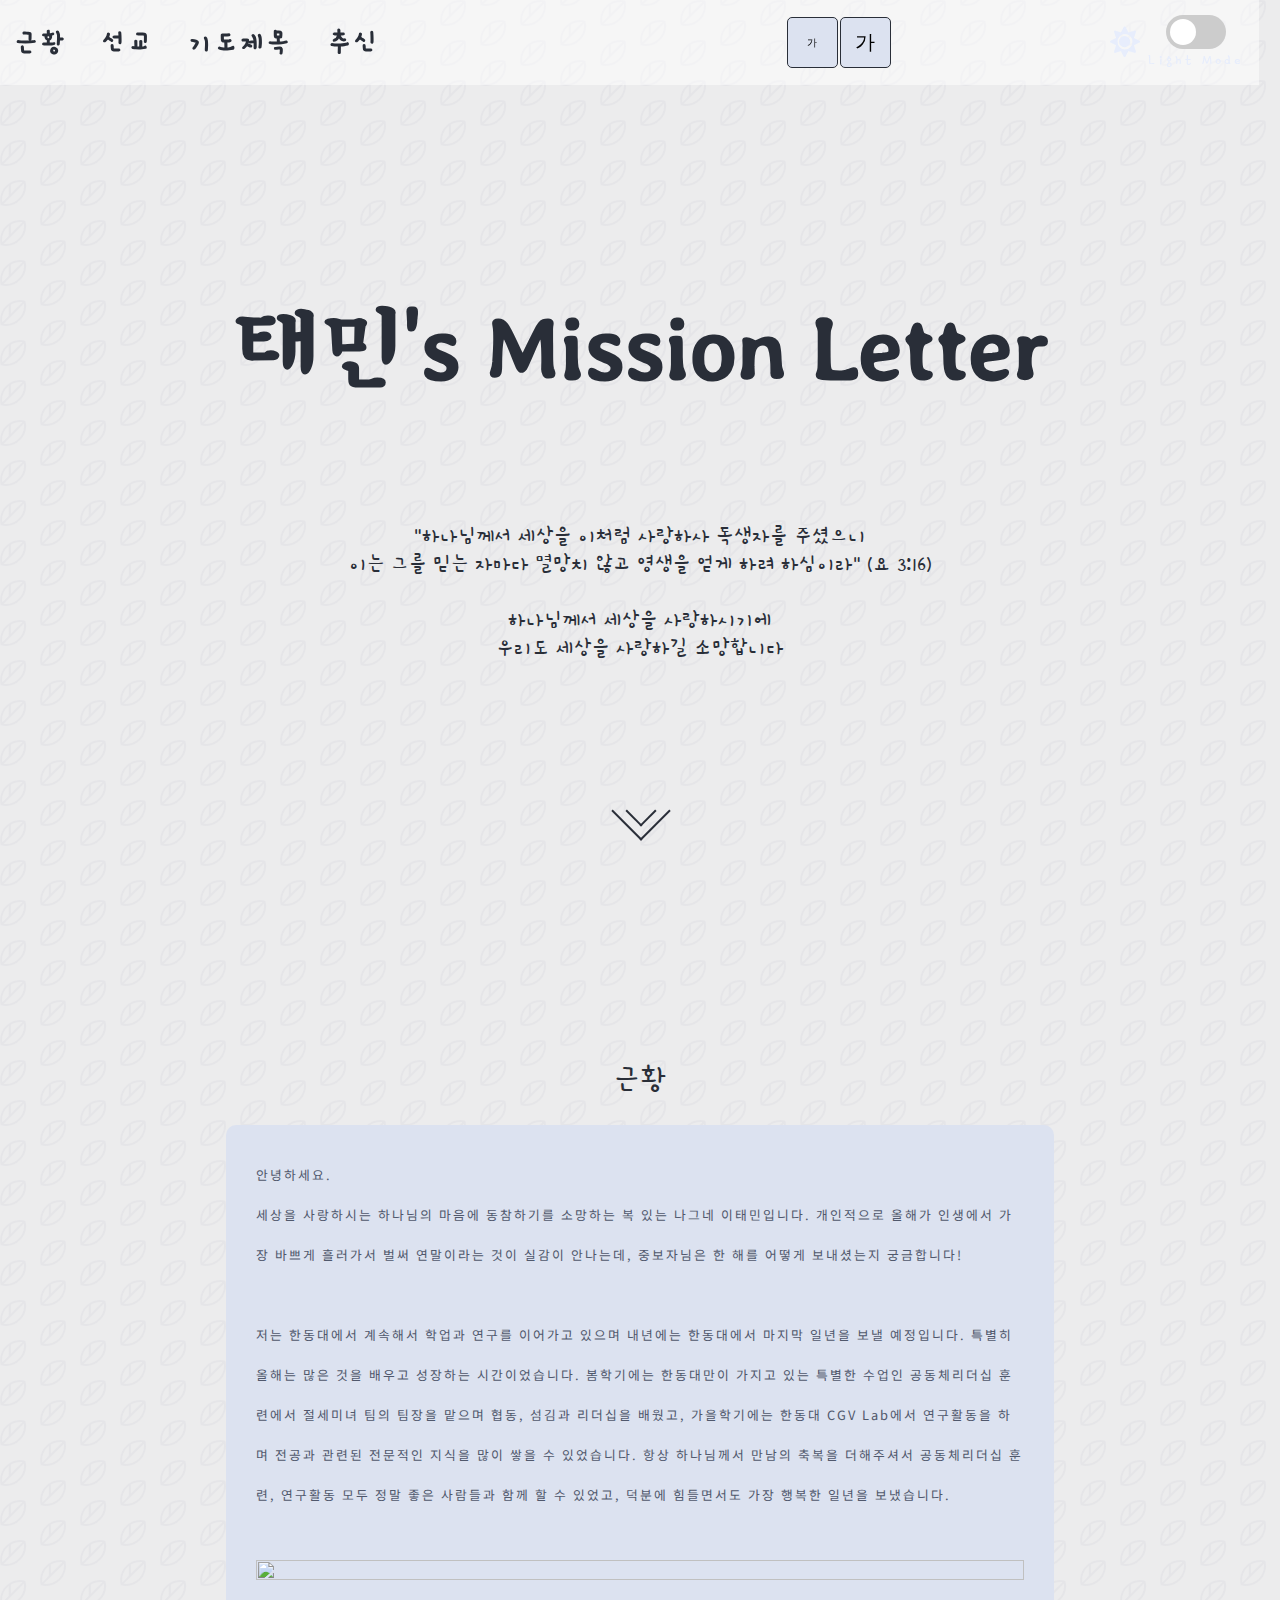
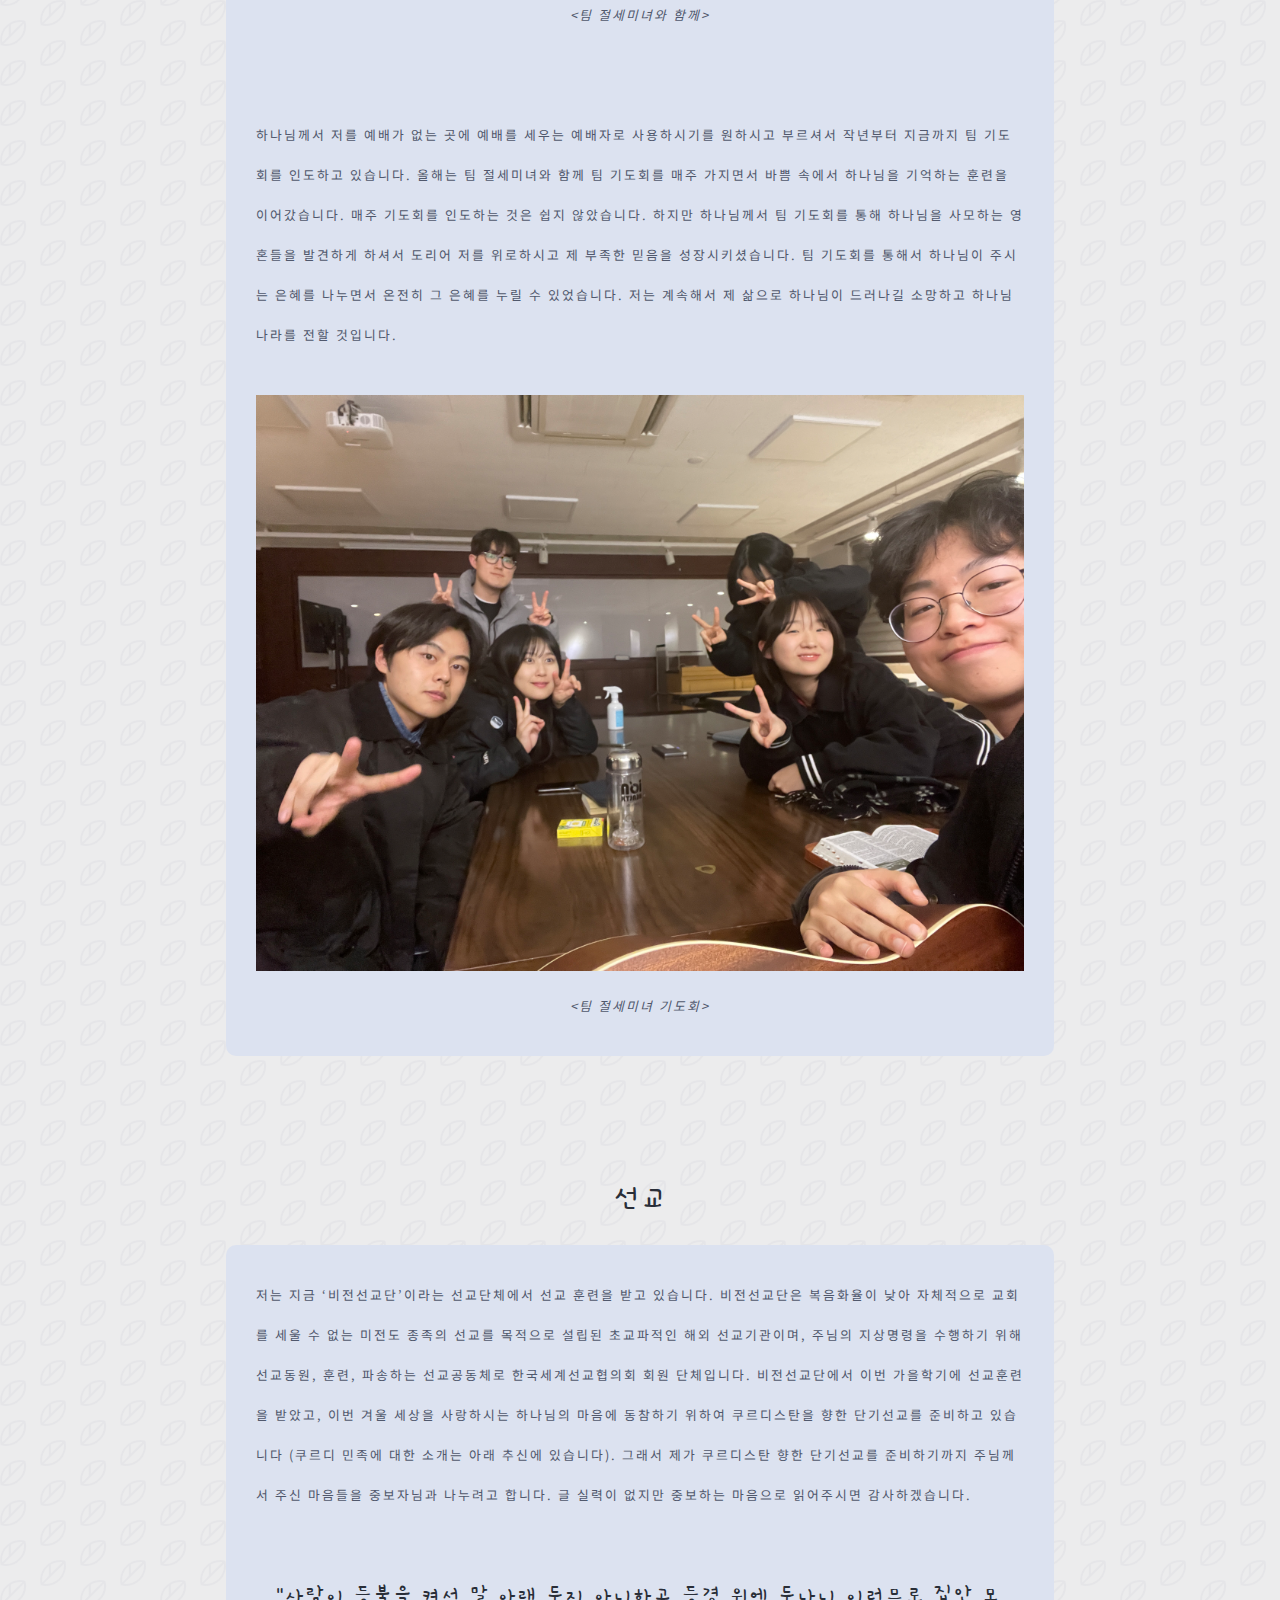
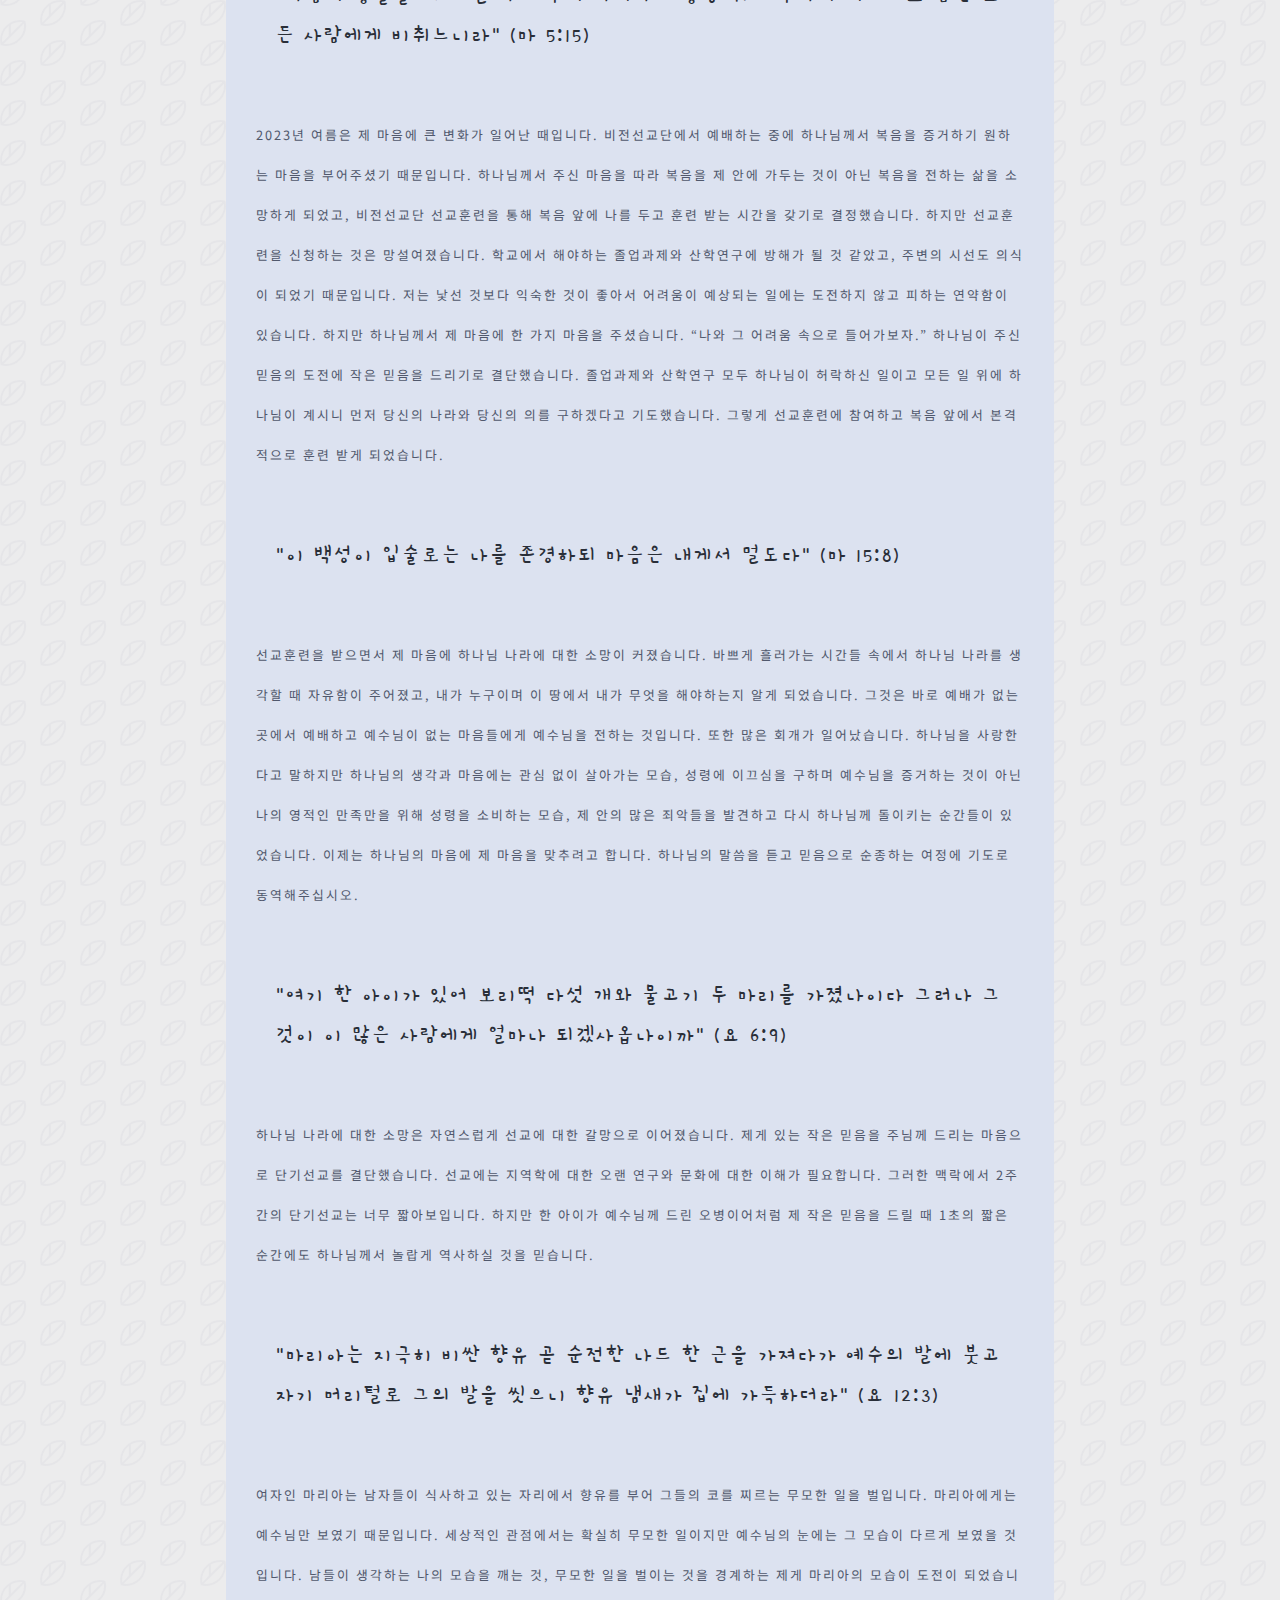
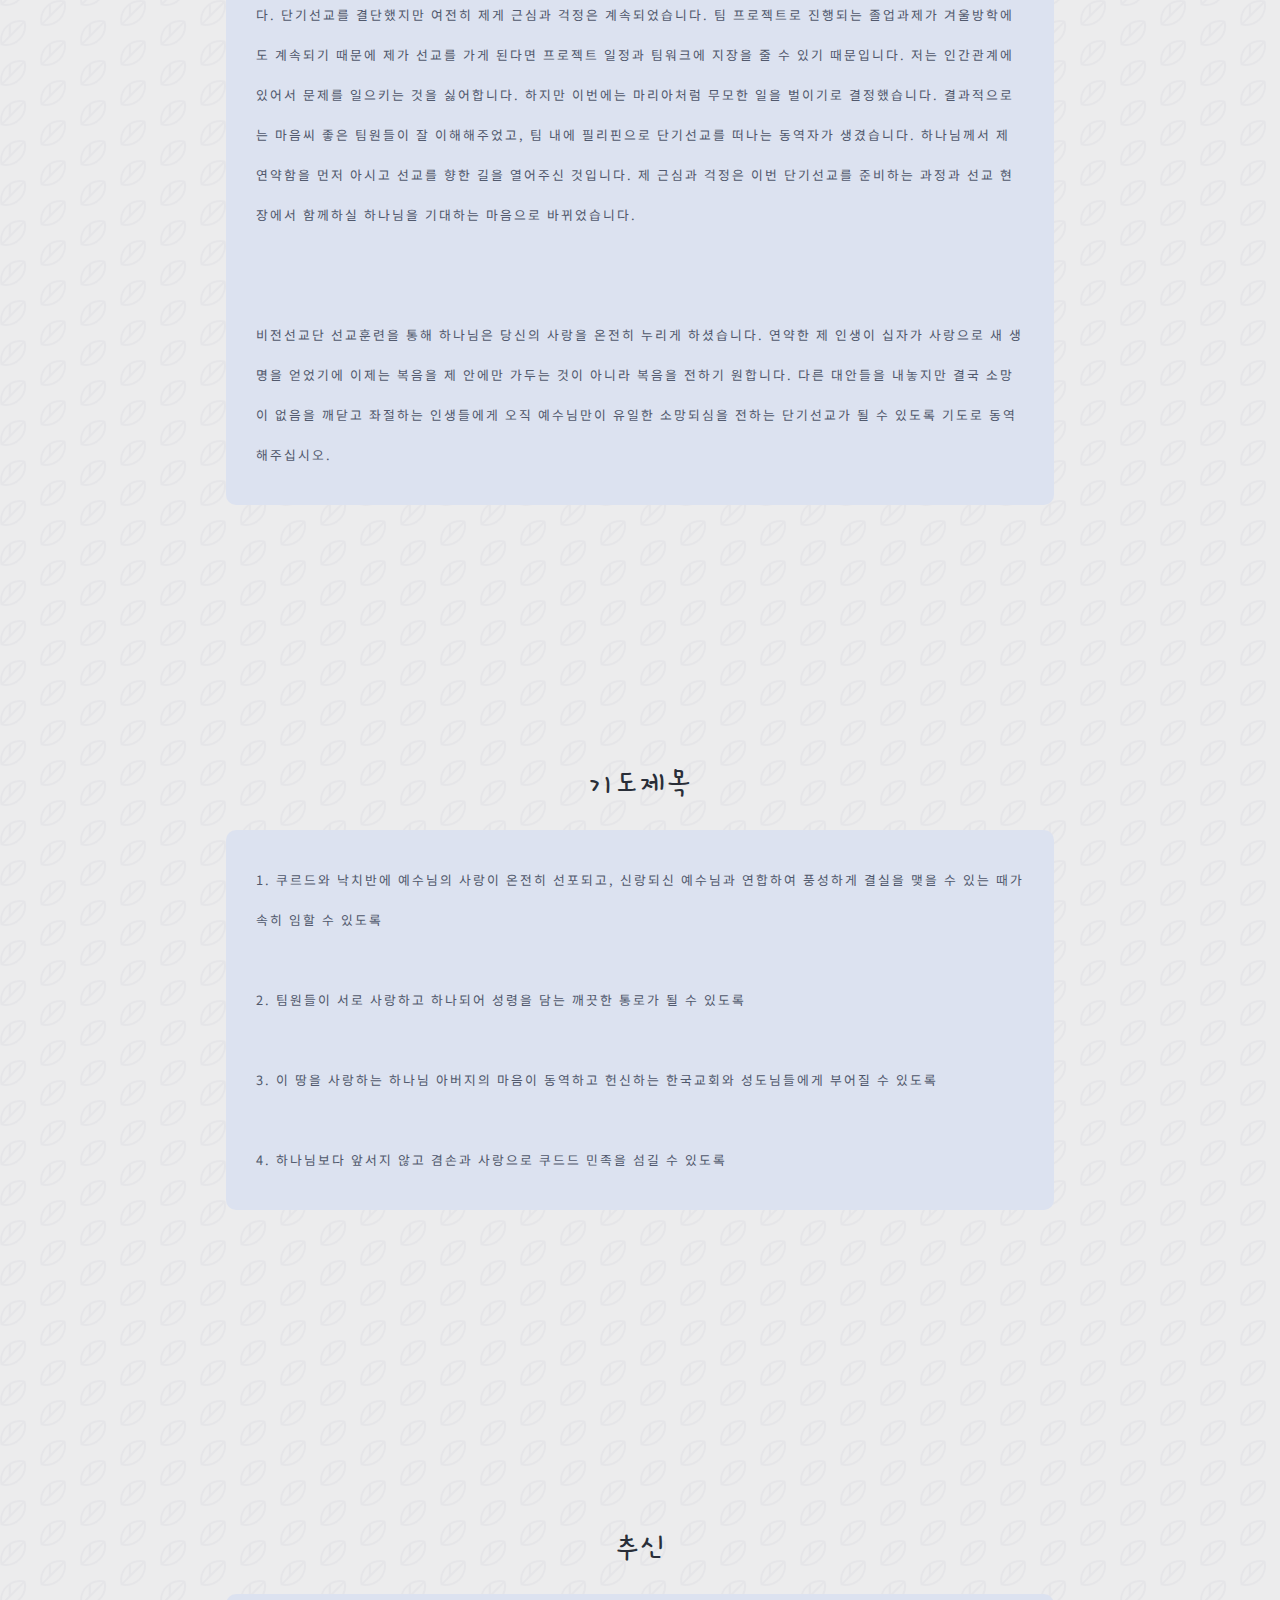
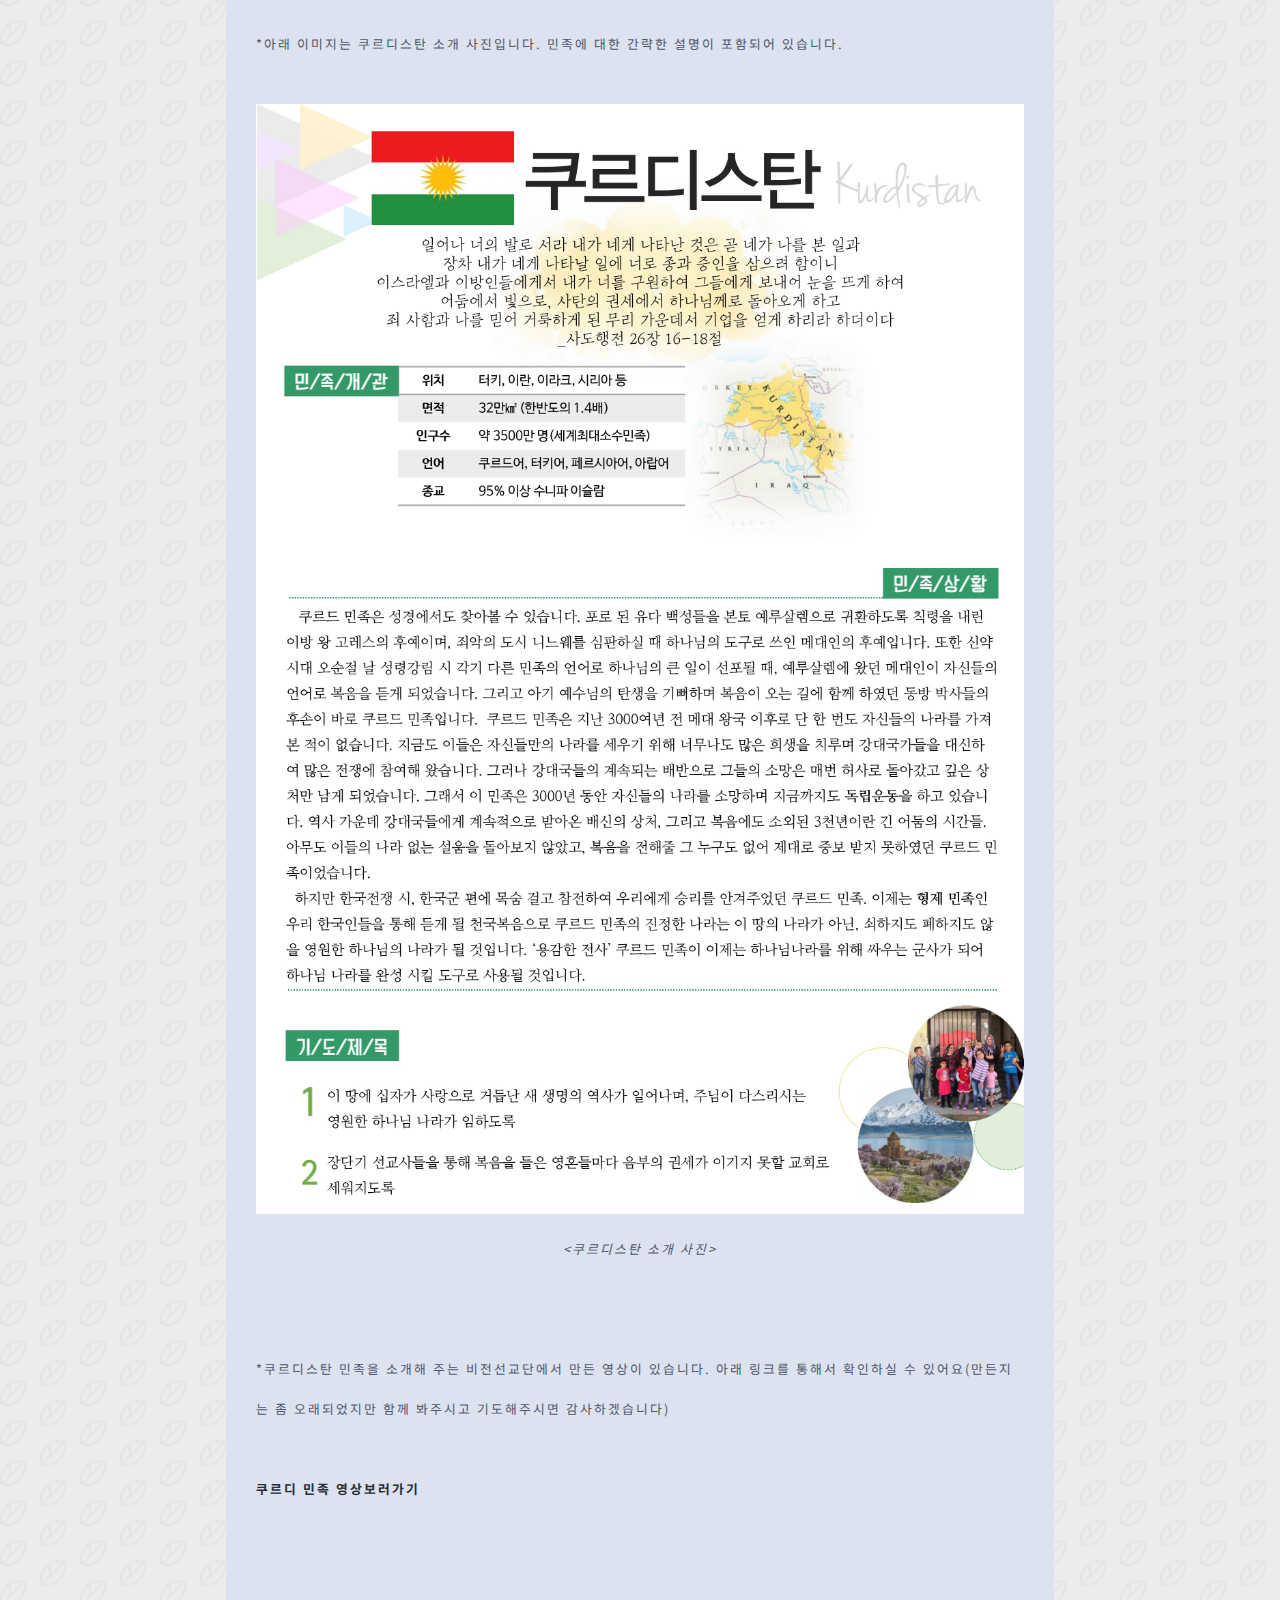
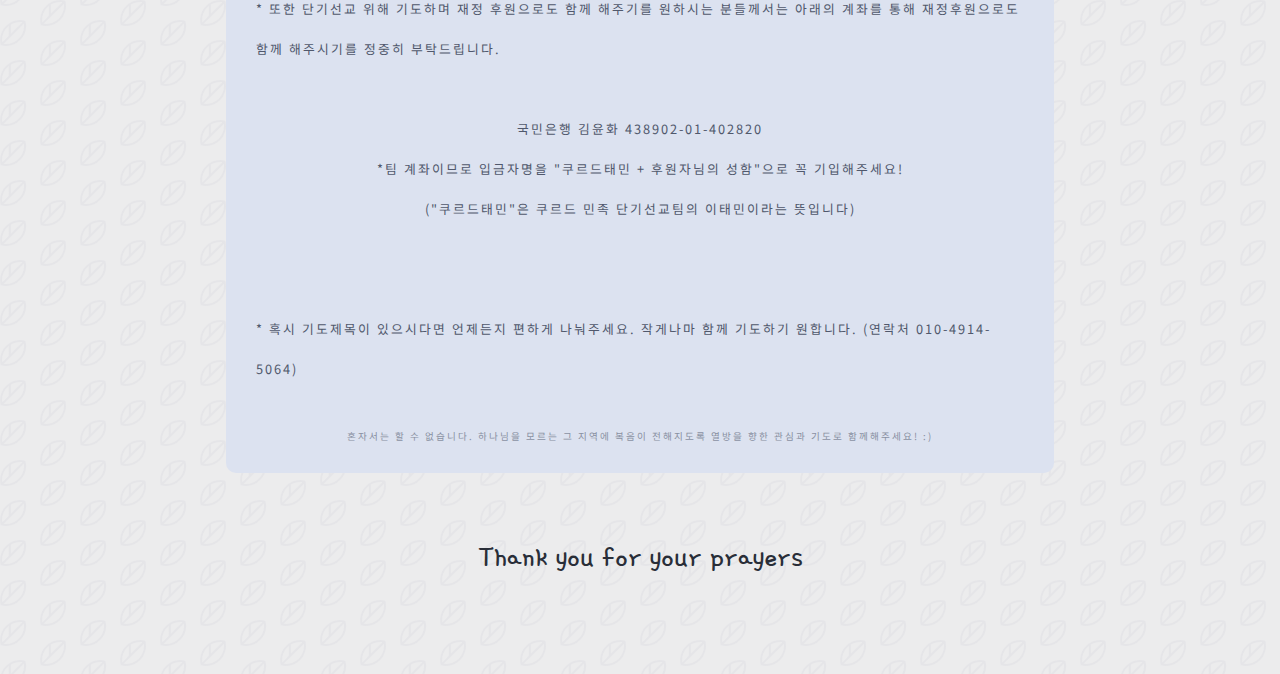
==== commit 11db5835: "final commit" ====
--- a/index.html
+++ b/index.html
@@ -149,7 +149,7 @@
                 나라를 생각할 때 자유함이 주어졌고, 내가 누구이며 이 땅에서 내가 무엇을 해야하는지 알게 되었습니다.
                 그것은 바로 예배가 없는 곳에서 예배하고 예수님이 없는 마음들에게 예수님을 전하는 것입니다. 또한 많은
                 회개가 일어났습니다. 하나님을 사랑한다고 말하지만 하나님의 생각과 마음에는 관심 없이 살아가는 모습, 성령에
-                이끄심을 구하며 예수님을 증거하는 것이 아닌 나의 영적인 만족만을 위해 성령을 소비하는 모습, 제 안에 많은
+                이끄심을 구하며 예수님을 증거하는 것이 아닌 나의 영적인 만족만을 위해 성령을 소비하는 모습, 제 안의 많은
                 죄악들을 발견하고 다시 하나님께 돌이키는 순간들이 있었습니다. 이제는 하나님의 마음에 제 마음을 맞추려고
                 합니다. 하나님의 말씀을 듣고 믿음으로 순종하는 여정에 기도로 동역해주십시오.
             </p>
@@ -229,7 +229,7 @@
                     ("쿠르드태민"은 쿠르드 민족 단기선교팀의 이태민이라는 뜻입니다)</span>
                 <br><br>
 
-                * 혹시 기도제목이 있으시다면 언제든지 편하게 나눠주세요. 작게나마 함께 기도하기 원합니다. (연락처 010-9674-7290)                <br><br>
+                * 혹시 기도제목이 있으시다면 언제든지 편하게 나눠주세요. 작게나마 함께 기도하기 원합니다. (연락처 010-4914-5064)                <br><br>
                 
                     <!-- <img style="height: 100%; width: 100%;" src="형제3.jpg" />
                 <i style="display: flex; justify-content: center;"><형제 훈련생들과 함께3></i><br> -->
